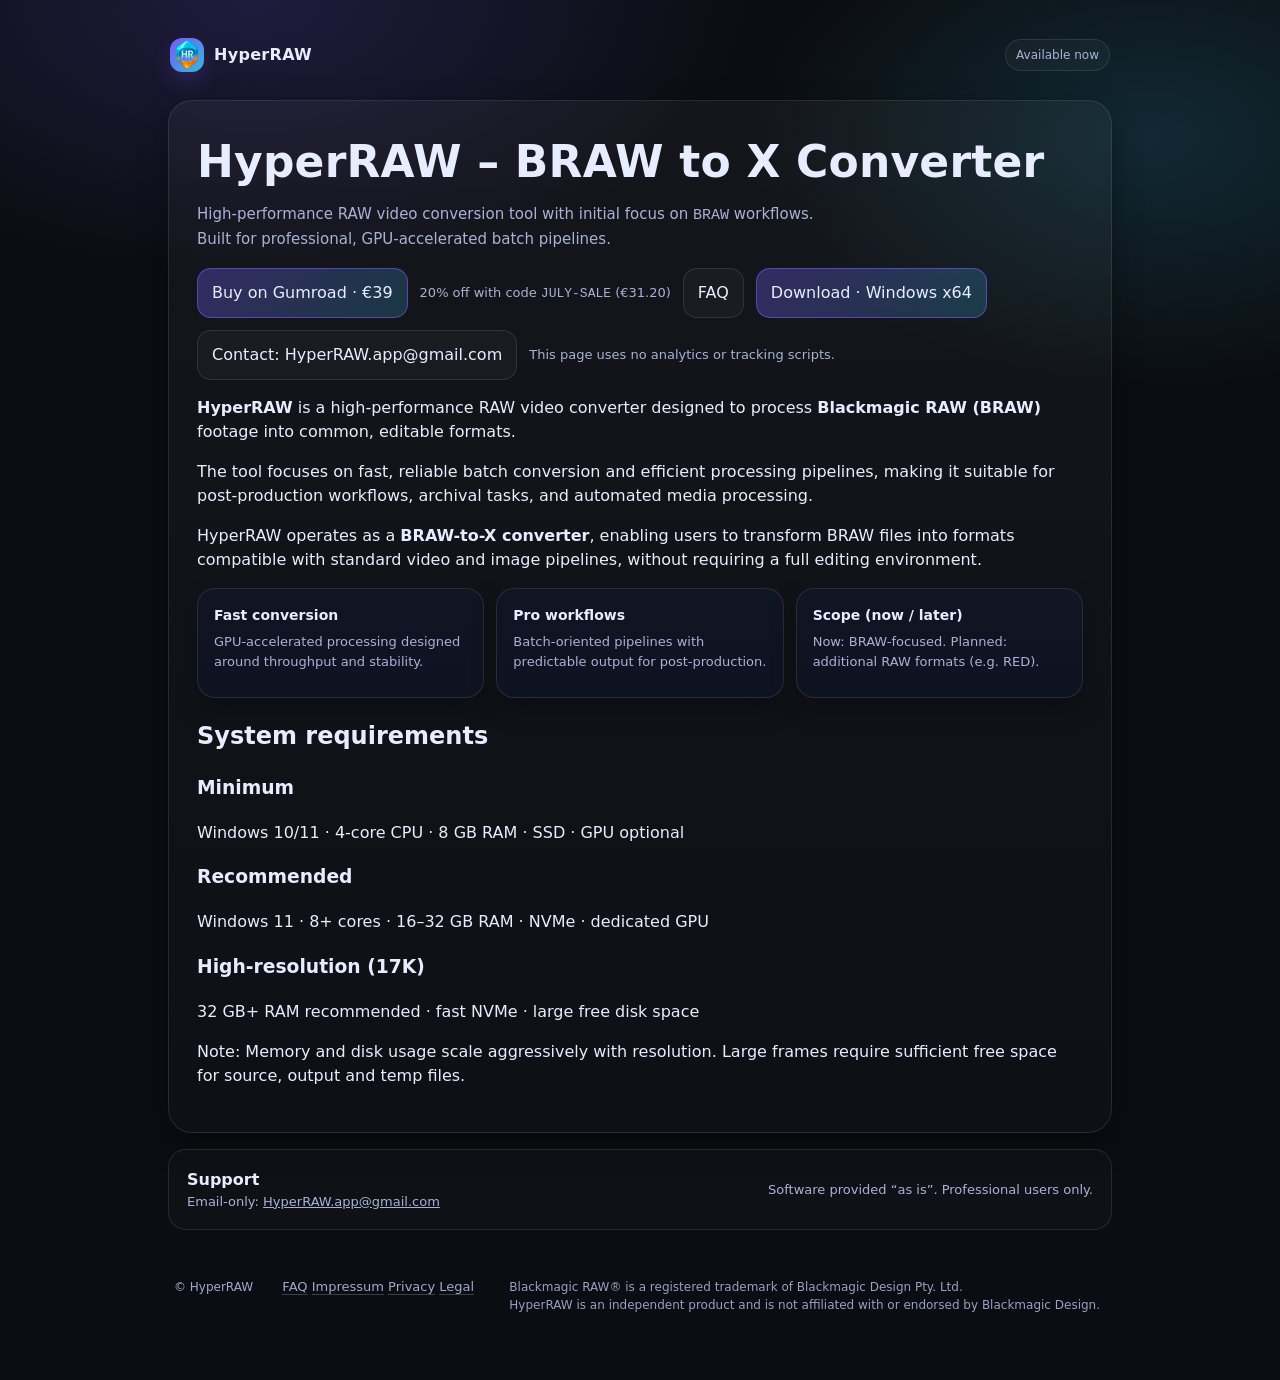
==== index.html @ 1ccbeed4 "july version update and sale" ====
<!doctype html>
<html lang="en">
<head>
  <meta charset="utf-8" />
  <meta name="viewport" content="width=device-width, initial-scale=1" />
  <title>HyperRAW - Fast BRAW converter</title>
  <meta name="description"
      content="HyperRAW is a high-performance BRAW to X converter for fast batch processing and reliable Blackmagic RAW file conversion into common production formats.">
  <meta name="author" content="HyperRAW">
  <meta name="robots" content="index,follow">
  <!-- Favicon -->
  <link rel="icon" type="image/png" href="HyperRAWlogo.png">
  <link rel="apple-touch-icon" href="HyperRAWlogo.png">
  <style>
    :root{
      --bg:#0b0d12;
      --panel:#111626;
      --panel2:#0f1423;
      --text:#e8ecff;
      --muted:#a9b2d6;
      --line:rgba(255,255,255,.10);
      --accent:#7c5cff;
      --accent2:#37d6ff;
      --shadow:0 12px 30px rgba(0,0,0,.35);
      --r:18px;
      --max:980px;
    }
    *{box-sizing:border-box}
    body{
      margin:0;
      font-family: ui-sans-serif, system-ui, -apple-system, Segoe UI, Roboto, Arial, "Apple Color Emoji","Segoe UI Emoji";
      background:
        radial-gradient(900px 500px at 20% 0%, rgba(124,92,255,.18), transparent 55%),
        radial-gradient(800px 500px at 90% 10%, rgba(55,214,255,.14), transparent 50%),
        var(--bg);
      color:var(--text);
      line-height:1.5;
    }
    a{color:inherit}
    .wrap{max-width:var(--max); margin:0 auto; padding:28px 18px 54px}
    .topbar{
      display:flex; align-items:center; justify-content:space-between;
      padding:10px 2px 28px;
    }
    .brand{
      display:flex; align-items:center; gap:10px; text-decoration:none;
    }
    .logo{
      width:34px; height:34px; border-radius:12px;
      background: linear-gradient(135deg, rgba(124,92,255,.95), rgba(55,214,255,.85));
      box-shadow: 0 10px 20px rgba(124,92,255,.18);
    }
    .brand b{letter-spacing:.3px}
    .chip{
      font-size:12px; color:var(--muted);
      border:1px solid var(--line);
      padding:6px 10px; border-radius:999px;
      background: rgba(255,255,255,.03);
    }

    .hero{
      padding:28px;
      border:1px solid var(--line);
      background: linear-gradient(180deg, rgba(255,255,255,.04), rgba(255,255,255,.015));
      border-radius: calc(var(--r) + 6px);
      box-shadow: var(--shadow);
    }
    h1{
      margin:0 0 8px;
      font-size: clamp(30px, 4vw, 44px);
      letter-spacing: .2px;
    }
    .sub{
      margin:0 0 18px;
      color:var(--muted);
      font-size: 15px;
      max-width: 68ch;
    }
    .row{
      display:flex; flex-wrap:wrap; gap:12px; margin-top:18px;
      align-items:center;
    }
    .btn{
      display:inline-flex; gap:10px; align-items:center; justify-content:center;
      border-radius: 14px;
      padding: 12px 14px;
      border:1px solid var(--line);
      text-decoration:none;
      background: rgba(255,255,255,.03);
      transition: transform .08s ease, border-color .12s ease, background .12s ease;
      user-select:none;
    }
    .btn:hover{transform: translateY(-1px); border-color: rgba(255,255,255,.18); background: rgba(255,255,255,.05)}
    .btn.primary{
      border-color: rgba(124,92,255,.55);
      background: linear-gradient(135deg, rgba(124,92,255,.32), rgba(55,214,255,.18));
    }
    .btn.primary:hover{border-color: rgba(124,92,255,.80)}
    .btn.disabled{
      opacity:.55;
      cursor:not-allowed;
      pointer-events:none;
    }
    .hint{color:var(--muted); font-size:13px}

    .grid{
      display:grid;
      grid-template-columns: repeat(12, 1fr);
      gap:12px;
      margin-top:14px;
    }
    .card{
      grid-column: span 4;
      padding:16px;
      border-radius: var(--r);
      border:1px solid var(--line);
      background: linear-gradient(180deg, rgba(17,22,38,.85), rgba(15,20,35,.85));
      box-shadow: 0 10px 24px rgba(0,0,0,.28);
      min-height: 110px;
    }
    .card h3{margin:0 0 6px; font-size:14px}
    .card p{margin:0; color:var(--muted); font-size:13px}

    .section{
      margin-top:16px;
      padding:18px;
      border-radius: var(--r);
      border:1px solid var(--line);
      background: rgba(255,255,255,.02);
    }
    .meta{
      display:flex; flex-wrap:wrap; gap:10px; align-items:center; justify-content:space-between;
    }
    .small{font-size:13px; color:var(--muted)}
    .mono{font-family: ui-monospace, SFMono-Regular, Menlo, Monaco, Consolas, "Liberation Mono", "Courier New", monospace}

    footer{
      margin-top:18px;
      color:var(--muted);
      font-size:12px;
      opacity:.95;
      display:flex; flex-wrap:wrap; gap:10px; align-items:center; justify-content:space-between;
      padding: 0 6px;
    }
    footer a{
      text-decoration:none;
      border-bottom:1px solid rgba(255,255,255,.22);
    }
    footer a:hover{
      border-bottom-color: rgba(255,255,255,.45);
    }

    @media (max-width: 820px){
      .card{grid-column: span 12;}
      .hero{padding:20px}
    }
  </style>
</head>

<body>
  <div class="wrap">
    <div class="topbar">
      <a class="brand" href="#">
        <span class="logo" aria-hidden="true"><img src="HyperRAWlogo.png" alt="HyperRAW logo" width="34"></span>
        <b>HyperRAW</b>
      </a>
      <span class="chip">Available now</span>
    </div>

    <div class="hero">
      <h1>HyperRAW – BRAW to X Converter</h1>
      <p class="sub">
        High-performance RAW video conversion tool with initial focus on <span class="mono">BRAW</span> workflows.
        Built for professional, GPU-accelerated batch pipelines.
      </p>

      <div class="row">
        <a class="btn primary" href="https://haldoro.gumroad.com/l/HyperRAW">
          Buy on Gumroad · €39
        </a>
        <span class="hint">20% off with code <span class="mono">JULY-SALE</span> (€31.20)</span>
        <a class="btn" href="faq.html">FAQ</a>
        <a class="btn primary"
          href="https://github.com/louis-0hrs/HyperRAW/releases/download/v2026.07.0/HyperRAW_2026_Setup_2026.07.0_x64.exe">
          Download · Windows x64
        </a>

        <a class="btn" href="mailto:HyperRAW.app@gmail.com">
          Contact: HyperRAW.app@gmail.com
        </a>

        <span class="hint">This page uses no analytics or tracking scripts.</span>
      </div>
      <section id="about">
        <p>
          <strong>HyperRAW</strong> is a high-performance RAW video converter designed
          to process <strong>Blackmagic RAW (BRAW)</strong> footage into common,
          editable formats.
        </p>
      
        <p>
          The tool focuses on fast, reliable batch conversion and efficient processing
          pipelines, making it suitable for post-production workflows, archival tasks,
          and automated media processing.
        </p>
      
        <p>
          HyperRAW operates as a <strong>BRAW-to-X converter</strong>, enabling users
          to transform BRAW files into formats compatible with standard video and image
          pipelines, without requiring a full editing environment.
        </p>
      </section>
      <div class="grid" role="list">
        <div class="card" role="listitem">
          <h3>Fast conversion</h3>
          <p>GPU-accelerated processing designed around throughput and stability.</p>
        </div>
        <div class="card" role="listitem">
          <h3>Pro workflows</h3>
          <p>Batch-oriented pipelines with predictable output for post-production.</p>
        </div>
        <div class="card" role="listitem">
          <h3>Scope (now / later)</h3>
          <p>Now: BRAW-focused. Planned: additional RAW formats (e.g. RED).</p>
        </div>
      </div>
    
      <section id="system-requirements">
        <h2>System requirements</h2>
      
        <div class="requirements">
          <div>
            <h3>Minimum</h3>
            <p>Windows 10/11 · 4-core CPU · 8 GB RAM · SSD · GPU optional</p>
          </div>
      
          <div>
            <h3>Recommended</h3>
            <p>Windows 11 · 8+ cores · 16–32 GB RAM · NVMe · dedicated GPU</p>
          </div>
      
          <div>
            <h3>High-resolution (17K)</h3>
            <p>32 GB+ RAM recommended · fast NVMe · large free disk space</p>
          </div>
        </div>
      
        <p class="note">
          Note: Memory and disk usage scale aggressively with resolution.
          Large frames require sufficient free space for source, output and temp files.
        </p>
      </section>
    </div>
    <div class="section">
      <div class="meta">
        <div>
          <div><b>Support</b></div>
          <div class="small">Email-only: <a href="mailto:HyperRAW.app@gmail.com">HyperRAW.app@gmail.com</a></div>
        </div>
        <div class="small">
          Software provided “as is”. Professional users only.
        </div>
      </div>
    </div>

    <footer>
      
      <div>© HyperRAW</div>
      <div class="small">
        <a href="faq.html">FAQ</a>
        <a href="impressum.html">Impressum</a>
        <a href="privacy.html">Privacy</a>
        <a href="legal.html">Legal</a>
      </div>
      <footer class="legal">
        <p>
          Blackmagic RAW® is a registered trademark of Blackmagic Design Pty. Ltd.<br>
          HyperRAW is an independent product and is not affiliated with or endorsed by Blackmagic Design.
        </p>
      </footer>
    </footer>
  </div>
</body>
</html>
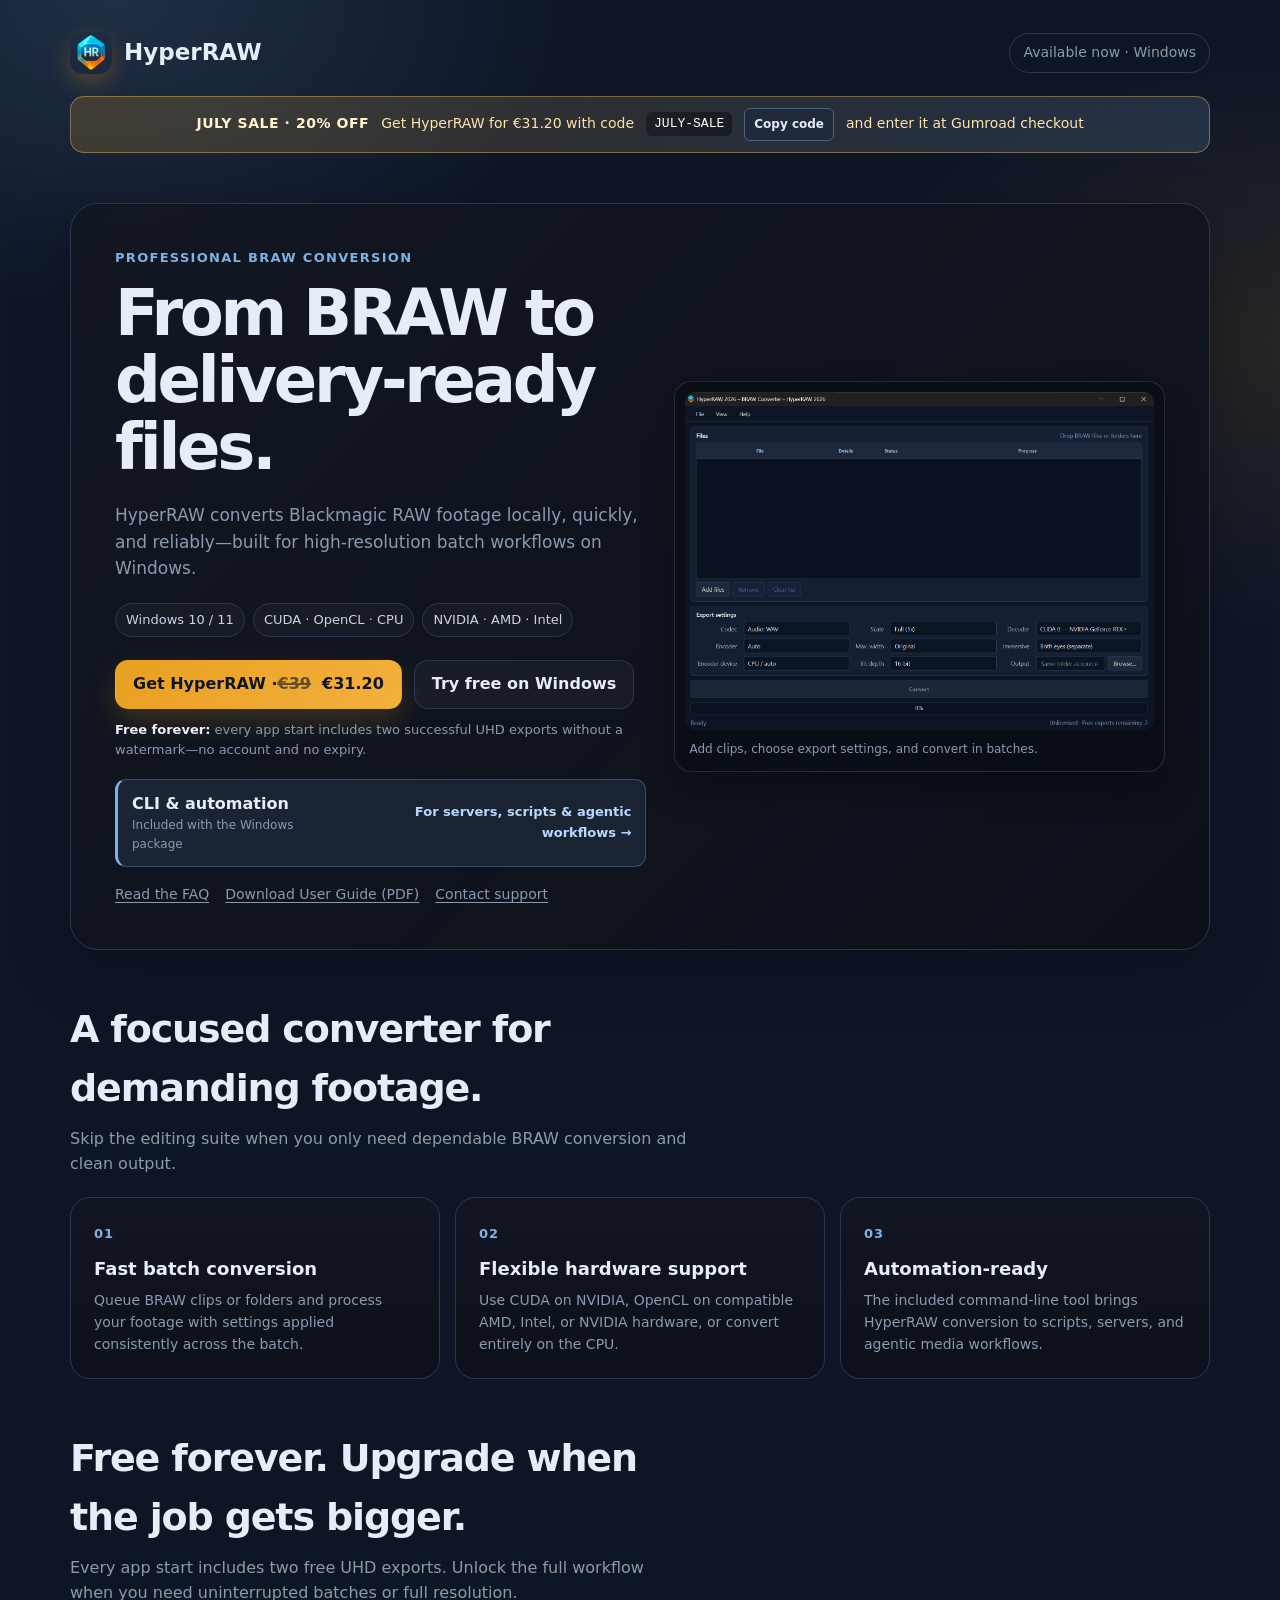
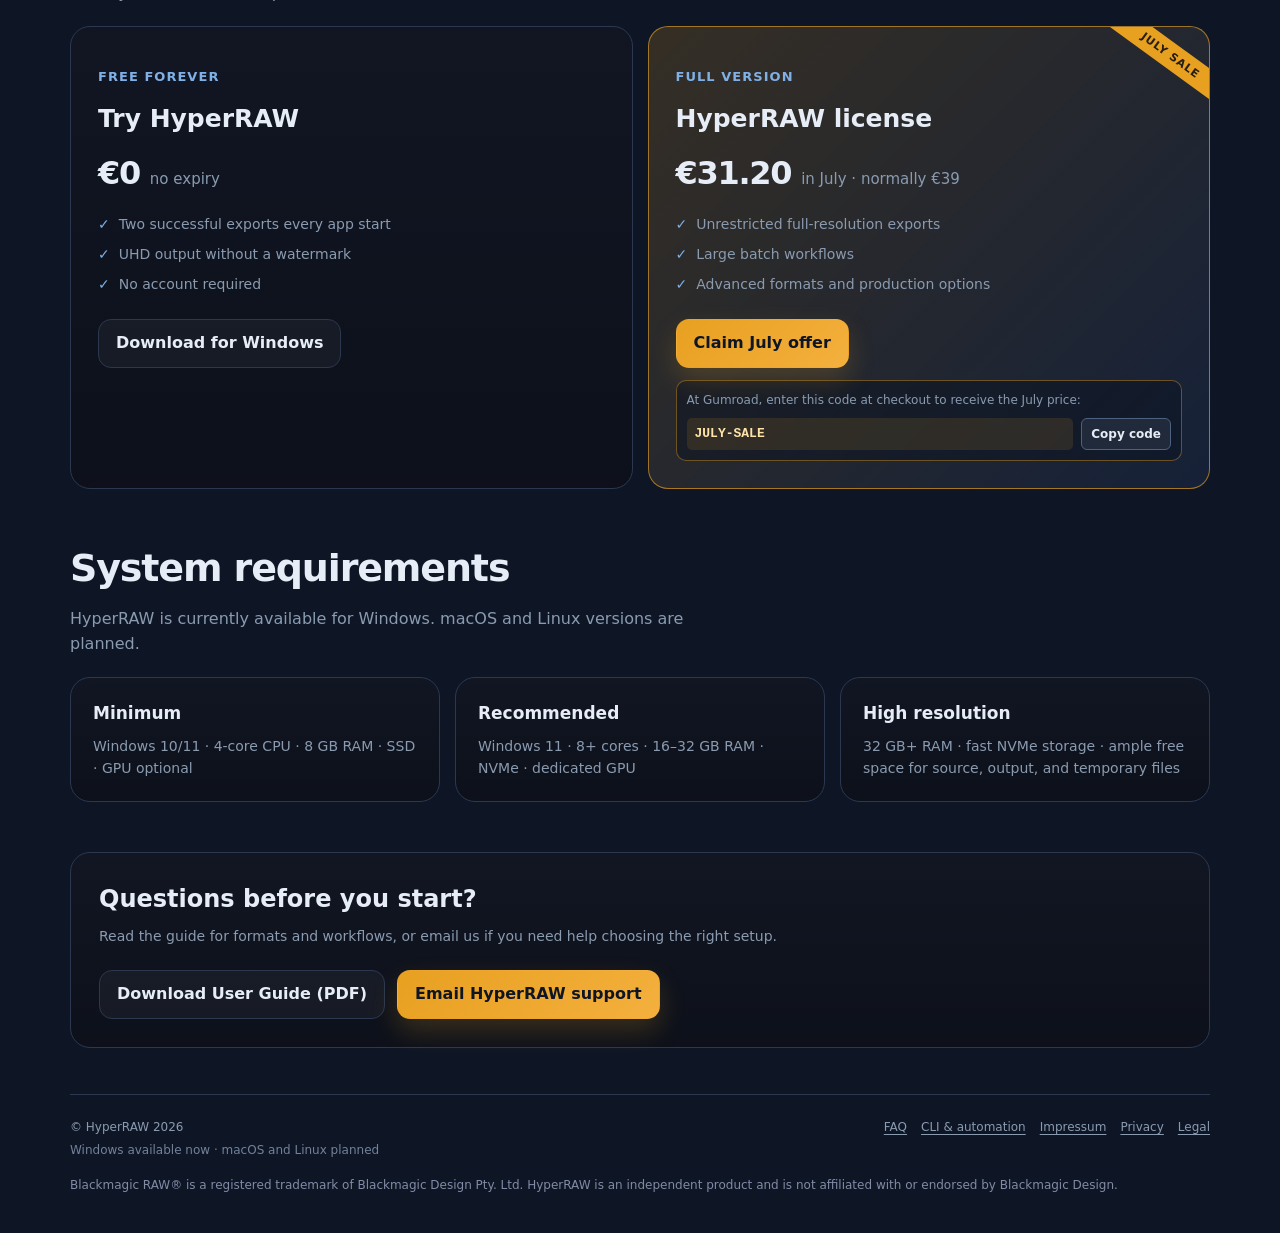
==== commit eb22ebd3: "Refresh HyperRAW website and documentation" ====
--- a/index.html
+++ b/index.html
@@ -1,284 +1,234 @@
 <!doctype html>
 <html lang="en">
 <head>
-  <meta charset="utf-8" />
-  <meta name="viewport" content="width=device-width, initial-scale=1" />
-  <title>HyperRAW - Fast BRAW converter</title>
-  <meta name="description"
-      content="HyperRAW is a high-performance BRAW to X converter for fast batch processing and reliable Blackmagic RAW file conversion into common production formats.">
+  <meta charset="utf-8">
+  <meta name="viewport" content="width=device-width, initial-scale=1">
+  <title>HyperRAW – BRAW Converter for Windows</title>
+  <meta name="description" content="HyperRAW is a high-performance BRAW converter for Windows. Try it free for UHD conversions, or unlock full-resolution batch workflows with a €39 Gumroad license.">
   <meta name="author" content="HyperRAW">
   <meta name="robots" content="index,follow">
-  <!-- Favicon -->
   <link rel="icon" type="image/png" href="HyperRAWlogo.png">
   <link rel="apple-touch-icon" href="HyperRAWlogo.png">
   <style>
-    :root{
-      --bg:#0b0d12;
-      --panel:#111626;
-      --panel2:#0f1423;
-      --text:#e8ecff;
-      --muted:#a9b2d6;
-      --line:rgba(255,255,255,.10);
-      --accent:#7c5cff;
-      --accent2:#37d6ff;
-      --shadow:0 12px 30px rgba(0,0,0,.35);
-      --r:18px;
-      --max:980px;
-    }
-    *{box-sizing:border-box}
-    body{
-      margin:0;
-      font-family: ui-sans-serif, system-ui, -apple-system, Segoe UI, Roboto, Arial, "Apple Color Emoji","Segoe UI Emoji";
+    :root {
+      --bg: #0e1626;
+      --surface: #16223a;
+      --surface-soft: #0a1220;
+      --text: #e6edf6;
+      --muted: #8a9bb0;
+      --line: #2b3850;
+      --accent: #e8a020;
+      --accent-2: #7fb0e6;
+      --sale: #e8a020;
+      --radius: 20px;
+      --max: 1140px;
+    }
+    * { box-sizing: border-box; }
+    html { scroll-behavior: smooth; }
+    body {
+      margin: 0;
+      font-family: ui-sans-serif, system-ui, -apple-system, "Segoe UI", Roboto, Arial, sans-serif;
+      color: var(--text);
       background:
-        radial-gradient(900px 500px at 20% 0%, rgba(124,92,255,.18), transparent 55%),
-        radial-gradient(800px 500px at 90% 10%, rgba(55,214,255,.14), transparent 50%),
+        radial-gradient(750px 500px at 9% 0%, rgba(127,176,230,.16), transparent 62%),
+        radial-gradient(650px 450px at 100% 12%, rgba(232,160,32,.11), transparent 65%),
         var(--bg);
-      color:var(--text);
-      line-height:1.5;
-    }
-    a{color:inherit}
-    .wrap{max-width:var(--max); margin:0 auto; padding:28px 18px 54px}
-    .topbar{
-      display:flex; align-items:center; justify-content:space-between;
-      padding:10px 2px 28px;
-    }
-    .brand{
-      display:flex; align-items:center; gap:10px; text-decoration:none;
-    }
-    .logo{
-      width:34px; height:34px; border-radius:12px;
-      background: linear-gradient(135deg, rgba(124,92,255,.95), rgba(55,214,255,.85));
-      box-shadow: 0 10px 20px rgba(124,92,255,.18);
-    }
-    .brand b{letter-spacing:.3px}
-    .chip{
-      font-size:12px; color:var(--muted);
-      border:1px solid var(--line);
-      padding:6px 10px; border-radius:999px;
-      background: rgba(255,255,255,.03);
-    }
-
-    .hero{
-      padding:28px;
-      border:1px solid var(--line);
-      background: linear-gradient(180deg, rgba(255,255,255,.04), rgba(255,255,255,.015));
-      border-radius: calc(var(--r) + 6px);
-      box-shadow: var(--shadow);
-    }
-    h1{
-      margin:0 0 8px;
-      font-size: clamp(30px, 4vw, 44px);
-      letter-spacing: .2px;
-    }
-    .sub{
-      margin:0 0 18px;
-      color:var(--muted);
-      font-size: 15px;
-      max-width: 68ch;
-    }
-    .row{
-      display:flex; flex-wrap:wrap; gap:12px; margin-top:18px;
-      align-items:center;
-    }
-    .btn{
-      display:inline-flex; gap:10px; align-items:center; justify-content:center;
-      border-radius: 14px;
-      padding: 12px 14px;
-      border:1px solid var(--line);
-      text-decoration:none;
-      background: rgba(255,255,255,.03);
-      transition: transform .08s ease, border-color .12s ease, background .12s ease;
-      user-select:none;
-    }
-    .btn:hover{transform: translateY(-1px); border-color: rgba(255,255,255,.18); background: rgba(255,255,255,.05)}
-    .btn.primary{
-      border-color: rgba(124,92,255,.55);
-      background: linear-gradient(135deg, rgba(124,92,255,.32), rgba(55,214,255,.18));
-    }
-    .btn.primary:hover{border-color: rgba(124,92,255,.80)}
-    .btn.disabled{
-      opacity:.55;
-      cursor:not-allowed;
-      pointer-events:none;
-    }
-    .hint{color:var(--muted); font-size:13px}
-
-    .grid{
-      display:grid;
-      grid-template-columns: repeat(12, 1fr);
-      gap:12px;
-      margin-top:14px;
-    }
-    .card{
-      grid-column: span 4;
-      padding:16px;
-      border-radius: var(--r);
-      border:1px solid var(--line);
-      background: linear-gradient(180deg, rgba(17,22,38,.85), rgba(15,20,35,.85));
-      box-shadow: 0 10px 24px rgba(0,0,0,.28);
-      min-height: 110px;
-    }
-    .card h3{margin:0 0 6px; font-size:14px}
-    .card p{margin:0; color:var(--muted); font-size:13px}
-
-    .section{
-      margin-top:16px;
-      padding:18px;
-      border-radius: var(--r);
-      border:1px solid var(--line);
-      background: rgba(255,255,255,.02);
-    }
-    .meta{
-      display:flex; flex-wrap:wrap; gap:10px; align-items:center; justify-content:space-between;
-    }
-    .small{font-size:13px; color:var(--muted)}
-    .mono{font-family: ui-monospace, SFMono-Regular, Menlo, Monaco, Consolas, "Liberation Mono", "Courier New", monospace}
-
-    footer{
-      margin-top:18px;
-      color:var(--muted);
-      font-size:12px;
-      opacity:.95;
-      display:flex; flex-wrap:wrap; gap:10px; align-items:center; justify-content:space-between;
-      padding: 0 6px;
-    }
-    footer a{
-      text-decoration:none;
-      border-bottom:1px solid rgba(255,255,255,.22);
-    }
-    footer a:hover{
-      border-bottom-color: rgba(255,255,255,.45);
-    }
-
-    @media (max-width: 820px){
-      .card{grid-column: span 12;}
-      .hero{padding:20px}
+      line-height: 1.55;
+    }
+    a { color: inherit; }
+    .wrap { width: min(calc(100% - 36px), var(--max)); margin: 0 auto; }
+    .topbar {
+      display: flex; align-items: center; justify-content: space-between; gap: 18px;
+      padding: 32px 0 22px;
+    }
+    .brand { display: inline-flex; align-items: center; gap: 12px; color: var(--text); text-decoration: none; font-size: 23px; font-weight: 760; }
+    .brand img { width: 42px; height: 42px; border-radius: 13px; box-shadow: 0 9px 22px rgba(232,160,32,.26); }
+    .status { color: var(--muted); border: 1px solid var(--line); border-radius: 999px; padding: 8px 13px; font-size: 14px; white-space: nowrap; }
+    .sale-banner {
+      display: flex; align-items: center; justify-content: center; gap: 12px; flex-wrap: wrap;
+      margin-bottom: 18px; padding: 11px 18px; border: 1px solid rgba(255,207,107,.38);
+      border-radius: 14px; background: linear-gradient(90deg, rgba(232,160,32,.19), rgba(127,176,230,.16));
+      color: #ffe4a9; font-size: 14px;
+    }
+    .sale-banner strong { color: #fff2cd; letter-spacing: .04em; }
+    .sale-code { padding: 2px 8px; border-radius: 6px; background: rgba(9,11,16,.48); color: #fff; font-family: ui-monospace, SFMono-Regular, Consolas, monospace; font-size: 13px; }
+    .hero {
+      display: grid; grid-template-columns: 1.04fr .96fr; gap: 28px; align-items: center;
+      padding: clamp(26px, 3.5vw, 44px); border: 1px solid var(--line); border-radius: 28px;
+      background: linear-gradient(135deg, rgba(18,23,34,.93), rgba(11,15,23,.86));
+      box-shadow: 0 20px 60px rgba(0,0,0,.28);
+    }
+    .eyebrow { margin: 0 0 12px; color: var(--accent-2); font-size: 13px; font-weight: 760; letter-spacing: .1em; text-transform: uppercase; }
+    h1 { margin: 0; max-width: 12ch; font-size: clamp(39px, 5vw, 65px); line-height: 1.05; letter-spacing: -.05em; }
+    .lead { margin: 21px 0 0; max-width: 51ch; color: var(--muted); font-size: 17px; }
+    .tags { display: flex; flex-wrap: wrap; gap: 8px; margin-top: 22px; }
+    .tag { padding: 6px 10px; border: 1px solid var(--line); border-radius: 999px; color: #cbd3e8; background: rgba(255,255,255,.03); font-size: 13px; }
+    .actions { display: flex; flex-wrap: wrap; gap: 12px; margin-top: 23px; }
+    .button {
+      display: inline-flex; align-items: center; justify-content: center; min-height: 48px; padding: 11px 17px;
+      border: 1px solid var(--line); border-radius: 13px; background: rgba(255,255,255,.04); color: var(--text);
+      text-decoration: none; font-weight: 700; transition: transform .15s ease, border-color .15s ease, background .15s ease;
+    }
+    .button:hover { transform: translateY(-2px); border-color: rgba(255,255,255,.27); background: rgba(255,255,255,.08); }
+    .button.primary { border-color: transparent; color: #0e1626; background: linear-gradient(135deg, #e8a020, #f4b03e); box-shadow: 0 12px 27px rgba(232,160,32,.2); }
+    .button.primary:hover { background: linear-gradient(135deg, #f4b03e, #ffd06f); }
+    .button.primary s { opacity: .62; text-decoration-thickness: 1.5px; }
+    .hero-note { margin: 11px 0 0; color: var(--muted); font-size: 13px; }
+    .hero-note b { color: #e9edff; }
+    .cli-cta { display: flex; align-items: center; justify-content: space-between; gap: 16px; margin-top: 18px; padding: 12px 14px; border: 1px solid #3a4a68; border-left: 3px solid var(--accent-2); border-radius: 11px; background: rgba(127,176,230,.1); color: var(--text); text-decoration: none; }
+    .cli-cta:hover { border-color: var(--accent-2); background: rgba(127,176,230,.16); }
+    .cli-cta b, .cli-cta small { display: block; }
+    .cli-cta small { color: var(--muted); font-size: 12px; }
+    .cli-cta strong { color: #b8d8ff; font-size: 13px; text-align: right; }
+    .utility-links { display: flex; flex-wrap: wrap; gap: 16px; margin-top: 17px; font-size: 14px; color: var(--muted); }
+    .utility-links a { text-underline-offset: 3px; }
+    .product-shot { margin: 0; padding: 10px; border: 1px solid rgba(255,255,255,.12); border-radius: 17px; background: #090d16; box-shadow: 0 18px 34px rgba(0,0,0,.3); }
+    .product-shot img { display: block; width: 100%; height: auto; border-radius: 10px; }
+    .product-shot figcaption { padding: 10px 4px 2px; color: var(--muted); font-size: 12px; }
+    section { margin-top: 50px; }
+    .section-heading { max-width: 620px; margin-bottom: 20px; }
+    .section-heading h2 { margin: 0; font-size: clamp(28px, 3vw, 38px); letter-spacing: -.03em; }
+    .section-heading p { margin: 9px 0 0; color: var(--muted); }
+    .features { display: grid; grid-template-columns: repeat(3, 1fr); gap: 15px; }
+    .card { border: 1px solid var(--line); border-radius: var(--radius); background: linear-gradient(180deg, rgba(18,22,34,.9), rgba(13,16,25,.9)); }
+    .feature { padding: 23px; }
+    .feature-number { color: var(--accent-2); font-size: 13px; font-weight: 760; letter-spacing: .08em; }
+    .feature h3 { margin: 10px 0 7px; font-size: 18px; }
+    .feature p { margin: 0; color: var(--muted); font-size: 14px; }
+    .license-grid { display: grid; grid-template-columns: 1fr 1fr; gap: 15px; }
+    .license { padding: 27px; }
+    .license.featured { position: relative; overflow: hidden; border-color: rgba(232,160,32,.65); background: linear-gradient(135deg, rgba(232,160,32,.18), rgba(22,34,58,.94)); }
+    .license.featured::after { content: "JULY SALE"; position: absolute; top: 16px; right: -29px; transform: rotate(36deg); padding: 4px 33px; background: var(--sale); color: #251e11; font-size: 11px; font-weight: 850; letter-spacing: .08em; }
+    .plan-label { color: var(--accent-2); font-size: 13px; font-weight: 760; letter-spacing: .08em; text-transform: uppercase; }
+    .license h3 { margin: 8px 0; font-size: 25px; }
+    .price { margin: 10px 0 16px; font-size: 32px; font-weight: 800; letter-spacing: -.04em; }
+    .price span { color: var(--muted); font-size: 15px; font-weight: 500; letter-spacing: 0; }
+    .license ul { display: grid; gap: 8px; margin: 0 0 24px; padding: 0; list-style: none; color: var(--muted); font-size: 14px; }
+    .license li::before { content: "✓"; margin-right: 9px; color: var(--accent-2); font-weight: 800; }
+    .coupon {
+      display: grid; grid-template-columns: 1fr auto; gap: 8px; align-items: center;
+      margin-top: 12px; padding: 10px; border: 1px solid rgba(232,160,32,.42);
+      border-radius: 10px; background: rgba(10,18,32,.5);
+    }
+    .coupon-label { grid-column: 1 / -1; color: var(--muted); font-size: 12px; }
+    .coupon code { padding: 6px 8px; border-radius: 5px; color: #ffe4a9; background: rgba(232,160,32,.12); font-family: ui-monospace, SFMono-Regular, Consolas, monospace; font-size: 13px; font-weight: 700; }
+    .copy-code { border: 1px solid #4d6280; border-radius: 6px; padding: 6px 9px; color: var(--text); background: #202a3b; font: inherit; font-size: 12px; font-weight: 700; cursor: pointer; }
+    .copy-code:hover { border-color: var(--accent); color: var(--accent); }
+    .requirements { display: grid; grid-template-columns: repeat(3, 1fr); gap: 15px; }
+    .requirement { padding: 22px; }
+    .requirement h3 { margin: 0 0 10px; font-size: 17px; }
+    .requirement p { margin: 0; color: var(--muted); font-size: 14px; }
+    .support { display: flex; align-items: center; justify-content: space-between; gap: 25px; padding: 28px; }
+    .support h2 { margin: 0; font-size: 24px; }
+    .support p { margin: 7px 0 0; color: var(--muted); font-size: 14px; }
+    footer { display: flex; flex-wrap: wrap; justify-content: space-between; gap: 17px; margin-top: 46px; padding: 23px 0 38px; border-top: 1px solid var(--line); color: var(--muted); font-size: 12px; }
+    .platform-note { display: block; margin-top: 4px; color: #71829a; }
+    footer nav { display: flex; flex-wrap: wrap; gap: 14px; }
+    footer a { text-underline-offset: 3px; }
+    .legal { width: 100%; margin: 0; color: #818ba5; }
+    @media (max-width: 850px) {
+      .hero { grid-template-columns: 1fr; padding: 30px; }
+      .product-shot { max-width: 640px; }
+      .features, .requirements { grid-template-columns: 1fr; }
+      section { margin-top: 40px; }
+    }
+    @media (max-width: 580px) {
+      .wrap { width: min(calc(100% - 26px), var(--max)); }
+      .topbar { padding-top: 20px; }
+      .brand { font-size: 20px; }
+      .status { font-size: 12px; padding: 7px 9px; }
+      .hero { padding: 24px; border-radius: 22px; }
+      .license-grid { grid-template-columns: 1fr; }
+      .support { align-items: flex-start; flex-direction: column; }
+      .button { width: 100%; }
+      .cli-cta { align-items: flex-start; flex-direction: column; }
+      .cli-cta strong { text-align: left; }
     }
   </style>
+  <link rel="stylesheet" href="hyperraw.css">
 </head>
-
 <body>
   <div class="wrap">
-    <div class="topbar">
-      <a class="brand" href="#">
-        <span class="logo" aria-hidden="true"><img src="HyperRAWlogo.png" alt="HyperRAW logo" width="34"></span>
-        <b>HyperRAW</b>
-      </a>
-      <span class="chip">Available now</span>
-    </div>
-
-    <div class="hero">
-      <h1>HyperRAW – BRAW to X Converter</h1>
-      <p class="sub">
-        High-performance RAW video conversion tool with initial focus on <span class="mono">BRAW</span> workflows.
-        Built for professional, GPU-accelerated batch pipelines.
-      </p>
-
-      <div class="row">
-        <a class="btn primary" href="https://haldoro.gumroad.com/l/HyperRAW">
-          Buy on Gumroad · €39
-        </a>
-        <span class="hint">20% off with code <span class="mono">JULY-SALE</span> (€31.20)</span>
-        <a class="btn" href="faq.html">FAQ</a>
-        <a class="btn primary"
-          href="https://github.com/louis-0hrs/HyperRAW/releases/download/v2026.07.0/HyperRAW_2026_Setup_2026.07.0_x64.exe">
-          Download · Windows x64
-        </a>
-
-        <a class="btn" href="mailto:HyperRAW.app@gmail.com">
-          Contact: HyperRAW.app@gmail.com
-        </a>
-
-        <span class="hint">This page uses no analytics or tracking scripts.</span>
+    <header class="topbar">
+      <a class="brand" href="index.html" aria-label="HyperRAW home"><img src="HyperRAWlogo.png" alt="HyperRAW logo">HyperRAW</a>
+      <span class="status">Available now · Windows</span>
+    </header>
+
+    <main>
+      <div class="sale-banner" role="note">
+        <strong>JULY SALE · 20% OFF</strong><span>Get HyperRAW for €31.20 with code</span><span class="sale-code">JULY-SALE</span><button class="copy-code sale-copy" type="button" data-code="JULY-SALE" aria-live="polite">Copy code</button><span>and enter it at Gumroad checkout</span>
       </div>
-      <section id="about">
-        <p>
-          <strong>HyperRAW</strong> is a high-performance RAW video converter designed
-          to process <strong>Blackmagic RAW (BRAW)</strong> footage into common,
-          editable formats.
-        </p>
-      
-        <p>
-          The tool focuses on fast, reliable batch conversion and efficient processing
-          pipelines, making it suitable for post-production workflows, archival tasks,
-          and automated media processing.
-        </p>
-      
-        <p>
-          HyperRAW operates as a <strong>BRAW-to-X converter</strong>, enabling users
-          to transform BRAW files into formats compatible with standard video and image
-          pipelines, without requiring a full editing environment.
-        </p>
-      </section>
-      <div class="grid" role="list">
-        <div class="card" role="listitem">
-          <h3>Fast conversion</h3>
-          <p>GPU-accelerated processing designed around throughput and stability.</p>
-        </div>
-        <div class="card" role="listitem">
-          <h3>Pro workflows</h3>
-          <p>Batch-oriented pipelines with predictable output for post-production.</p>
-        </div>
-        <div class="card" role="listitem">
-          <h3>Scope (now / later)</h3>
-          <p>Now: BRAW-focused. Planned: additional RAW formats (e.g. RED).</p>
-        </div>
-      </div>
-    
-      <section id="system-requirements">
-        <h2>System requirements</h2>
-      
+
+      <section class="hero" aria-labelledby="hero-title">
+        <div>
+          <p class="eyebrow">Professional BRAW conversion</p>
+          <h1 id="hero-title">From BRAW to delivery-ready files.</h1>
+          <p class="lead">HyperRAW converts Blackmagic RAW footage locally, quickly, and reliably—built for high-resolution batch workflows on Windows.</p>
+          <div class="tags" aria-label="Product highlights"><span class="tag">Windows 10 / 11</span><span class="tag">CUDA · OpenCL · CPU</span><span class="tag">NVIDIA · AMD · Intel</span></div>
+          <div class="actions">
+            <a class="button primary" href="https://haldoro.gumroad.com/l/HyperRAW?utm_source=hyperraw-site&amp;utm_medium=organic&amp;utm_campaign=homepage" target="_blank" rel="noopener">Get HyperRAW · <s>€39</s>&nbsp; €31.20</a>
+            <a class="button" href="https://github.com/louis-0hrs/HyperRAW/releases">Try free on Windows</a>
+          </div>
+          <p class="hero-note"><b>Free forever:</b> every app start includes two successful UHD exports without a watermark—no account and no expiry.</p>
+          <a class="cli-cta" href="cli.html"><span><b>CLI &amp; automation</b><small>Included with the Windows package</small></span><strong>For servers, scripts &amp; agentic workflows →</strong></a>
+          <div class="utility-links"><a href="faq.html">Read the FAQ</a><a href="HyperRAW_2026_User_Guide_EN.pdf" download>Download User Guide (PDF)</a><a href="mailto:HyperRAW.app@gmail.com">Contact support</a></div>
+        </div>
+        <figure class="product-shot">
+          <img src="HyperRAW-2026-interface.png" alt="HyperRAW 2026 on Windows, showing the BRAW file queue and export settings" width="1556" height="1124">
+          <figcaption>Add clips, choose export settings, and convert in batches.</figcaption>
+        </figure>
+      </section>
+
+      <section aria-labelledby="why-title">
+        <div class="section-heading"><h2 id="why-title">A focused converter for demanding footage.</h2><p>Skip the editing suite when you only need dependable BRAW conversion and clean output.</p></div>
+        <div class="features">
+          <article class="card feature"><span class="feature-number">01</span><h3>Fast batch conversion</h3><p>Queue BRAW clips or folders and process your footage with settings applied consistently across the batch.</p></article>
+          <article class="card feature"><span class="feature-number">02</span><h3>Flexible hardware support</h3><p>Use CUDA on NVIDIA, OpenCL on compatible AMD, Intel, or NVIDIA hardware, or convert entirely on the CPU.</p></article>
+          <article class="card feature"><span class="feature-number">03</span><h3>Automation-ready</h3><p>The included command-line tool brings HyperRAW conversion to scripts, servers, and agentic media workflows.</p></article>
+        </div>
+      </section>
+
+      <section id="license" aria-labelledby="license-title">
+        <div class="section-heading"><h2 id="license-title">Free forever. Upgrade when the job gets bigger.</h2><p>Every app start includes two free UHD exports. Unlock the full workflow when you need uninterrupted batches or full resolution.</p></div>
+        <div class="license-grid">
+          <article class="card license"><p class="plan-label">Free forever</p><h3>Try HyperRAW</h3><p class="price">€0 <span>no expiry</span></p><ul><li>Two successful exports every app start</li><li>UHD output without a watermark</li><li>No account required</li></ul><a class="button" href="https://github.com/louis-0hrs/HyperRAW/releases">Download for Windows</a></article>
+          <article class="card license featured"><p class="plan-label">Full version</p><h3>HyperRAW license</h3><p class="price">€31.20 <span>in July · normally €39</span></p><ul><li>Unrestricted full-resolution exports</li><li>Large batch workflows</li><li>Advanced formats and production options</li></ul><a class="button primary" href="https://haldoro.gumroad.com/l/HyperRAW?utm_source=hyperraw-site&amp;utm_medium=organic&amp;utm_campaign=homepage" target="_blank" rel="noopener">Claim July offer</a><div class="coupon"><span class="coupon-label">At Gumroad, enter this code at checkout to receive the July price:</span><code>JULY-SALE</code><button class="copy-code" type="button" data-code="JULY-SALE" aria-live="polite">Copy code</button></div></article>
+        </div>
+      </section>
+
+      <section aria-labelledby="requirements-title">
+        <div class="section-heading"><h2 id="requirements-title">System requirements</h2><p>HyperRAW is currently available for Windows. macOS and Linux versions are planned.</p></div>
         <div class="requirements">
-          <div>
-            <h3>Minimum</h3>
-            <p>Windows 10/11 · 4-core CPU · 8 GB RAM · SSD · GPU optional</p>
-          </div>
-      
-          <div>
-            <h3>Recommended</h3>
-            <p>Windows 11 · 8+ cores · 16–32 GB RAM · NVMe · dedicated GPU</p>
-          </div>
-      
-          <div>
-            <h3>High-resolution (17K)</h3>
-            <p>32 GB+ RAM recommended · fast NVMe · large free disk space</p>
-          </div>
-        </div>
-      
-        <p class="note">
-          Note: Memory and disk usage scale aggressively with resolution.
-          Large frames require sufficient free space for source, output and temp files.
-        </p>
-      </section>
-    </div>
-    <div class="section">
-      <div class="meta">
-        <div>
-          <div><b>Support</b></div>
-          <div class="small">Email-only: <a href="mailto:HyperRAW.app@gmail.com">HyperRAW.app@gmail.com</a></div>
-        </div>
-        <div class="small">
-          Software provided “as is”. Professional users only.
-        </div>
-      </div>
-    </div>
+          <article class="card requirement"><h3>Minimum</h3><p>Windows 10/11 · 4-core CPU · 8 GB RAM · SSD · GPU optional</p></article>
+          <article class="card requirement"><h3>Recommended</h3><p>Windows 11 · 8+ cores · 16–32 GB RAM · NVMe · dedicated GPU</p></article>
+          <article class="card requirement"><h3>High resolution</h3><p>32 GB+ RAM · fast NVMe storage · ample free space for source, output, and temporary files</p></article>
+        </div>
+      </section>
+
+      <section class="card support" aria-labelledby="support-title">
+        <div><h2 id="support-title">Questions before you start?</h2><p>Read the guide for formats and workflows, or email us if you need help choosing the right setup.</p><div class="actions"><a class="button" href="HyperRAW_2026_User_Guide_EN.pdf" download>Download User Guide (PDF)</a><a class="button primary" href="mailto:HyperRAW.app@gmail.com?subject=HyperRAW%20question">Email HyperRAW support</a></div></div>
+      </section>
+    </main>
 
     <footer>
-      
-      <div>© HyperRAW</div>
-      <div class="small">
-        <a href="faq.html">FAQ</a>
-        <a href="impressum.html">Impressum</a>
-        <a href="privacy.html">Privacy</a>
-        <a href="legal.html">Legal</a>
-      </div>
-      <footer class="legal">
-        <p>
-          Blackmagic RAW® is a registered trademark of Blackmagic Design Pty. Ltd.<br>
-          HyperRAW is an independent product and is not affiliated with or endorsed by Blackmagic Design.
-        </p>
-      </footer>
+      <div>© HyperRAW 2026<span class="platform-note">Windows available now · macOS and Linux planned</span></div>
+      <nav aria-label="Legal"><a href="faq.html">FAQ</a><a href="cli.html">CLI &amp; automation</a><a href="impressum.html">Impressum</a><a href="privacy.html">Privacy</a><a href="legal.html">Legal</a></nav>
+      <p class="legal">Blackmagic RAW® is a registered trademark of Blackmagic Design Pty. Ltd. HyperRAW is an independent product and is not affiliated with or endorsed by Blackmagic Design.</p>
     </footer>
   </div>
+  <script>
+    document.querySelectorAll('.copy-code').forEach((button) => {
+      button.addEventListener('click', async () => {
+        const original = button.textContent;
+        try {
+          await navigator.clipboard.writeText(button.dataset.code);
+          button.textContent = 'Copied!';
+        } catch {
+          button.textContent = 'Copy: JULY-SALE';
+        }
+        window.setTimeout(() => { button.textContent = original; }, 1800);
+      });
+    });
+  </script>
 </body>
 </html>
--- a/hyperraw.css
+++ b/hyperraw.css
@@ -0,0 +1,24 @@
+/* HyperRAW shared visual language — aligned with the desktop application UI. */
+:root {
+  --bg: #0e1626;
+  --panel: #16223a;
+  --panel2: #0a1220;
+  --surface: #16223a;
+  --surface-soft: #0a1220;
+  --text: #e6edf6;
+  --muted: #8a9bb0;
+  --line: #2b3850;
+  --accent: #e8a020;
+  --accent2: #7fb0e6;
+  --accent-2: #7fb0e6;
+  --sale: #e8a020;
+}
+
+body {
+  background-color: var(--bg) !important;
+}
+
+a:focus-visible {
+  outline: 2px solid var(--accent);
+  outline-offset: 3px;
+}
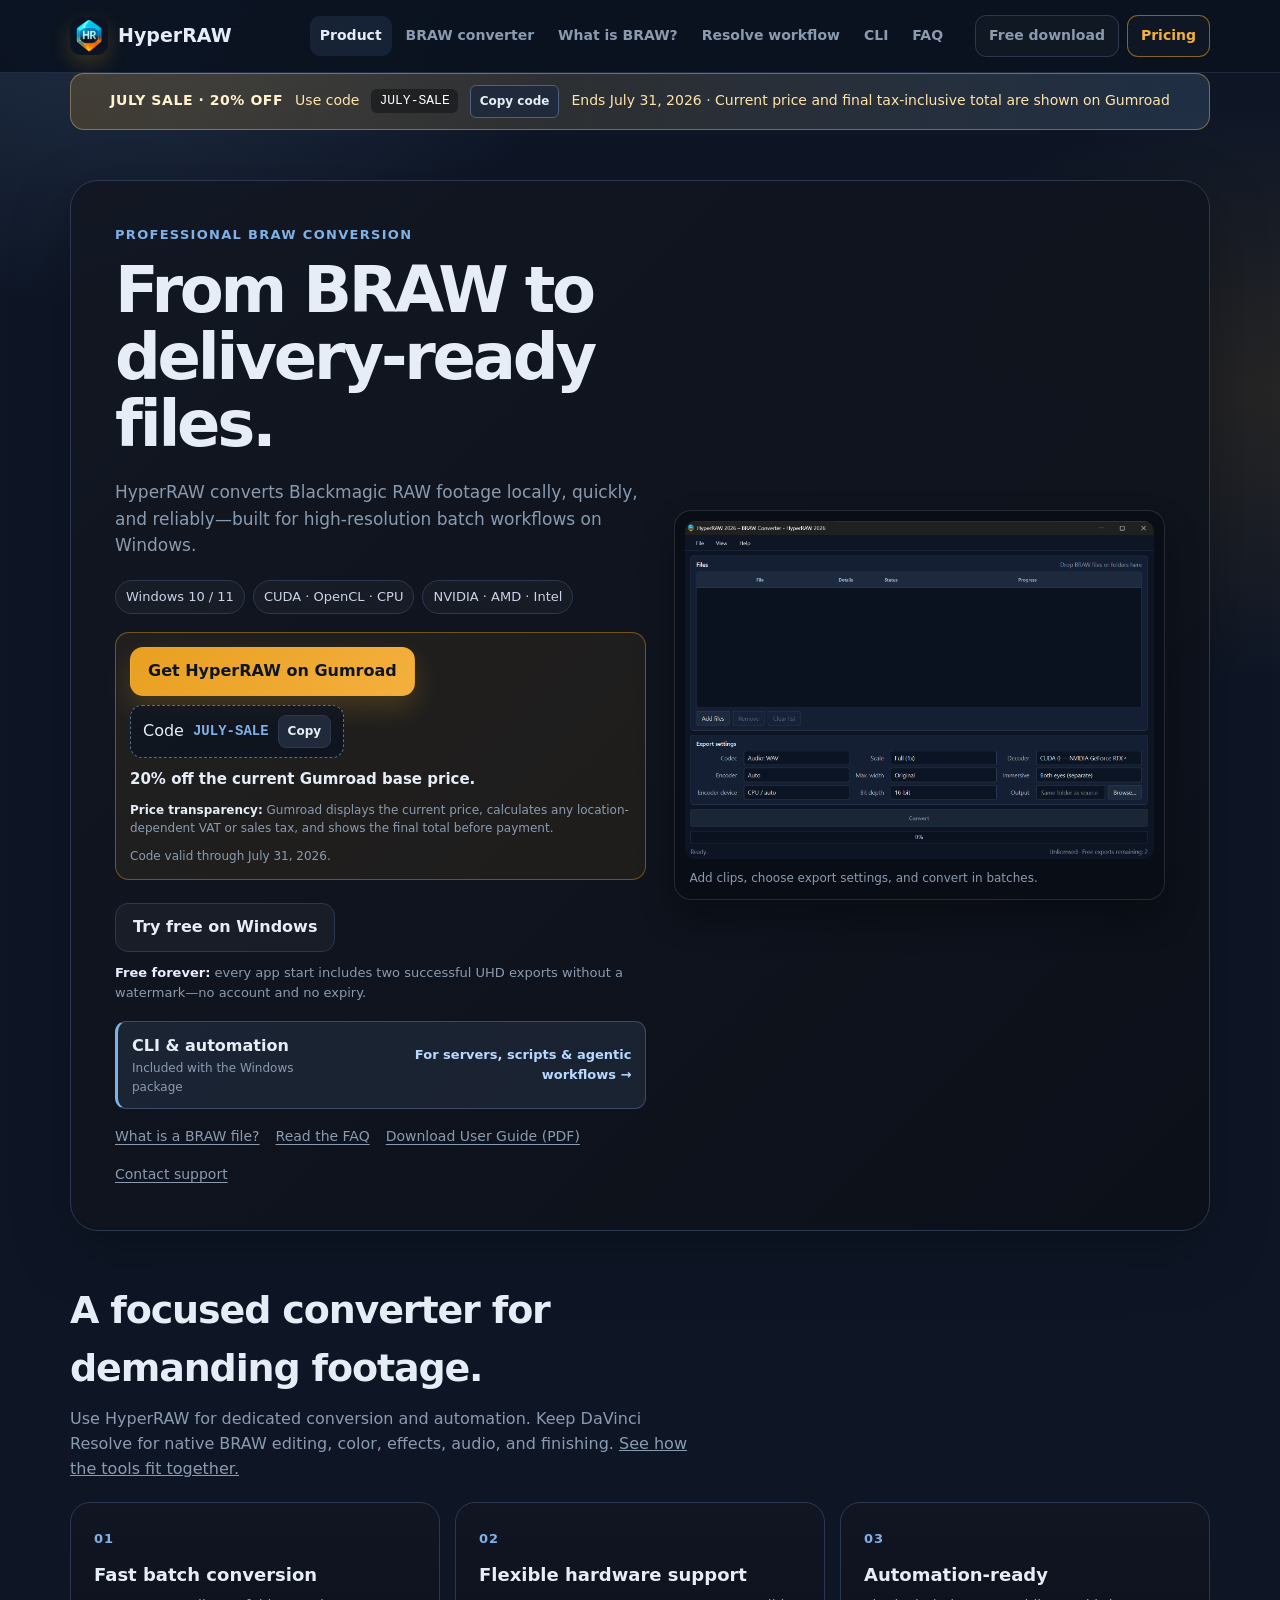
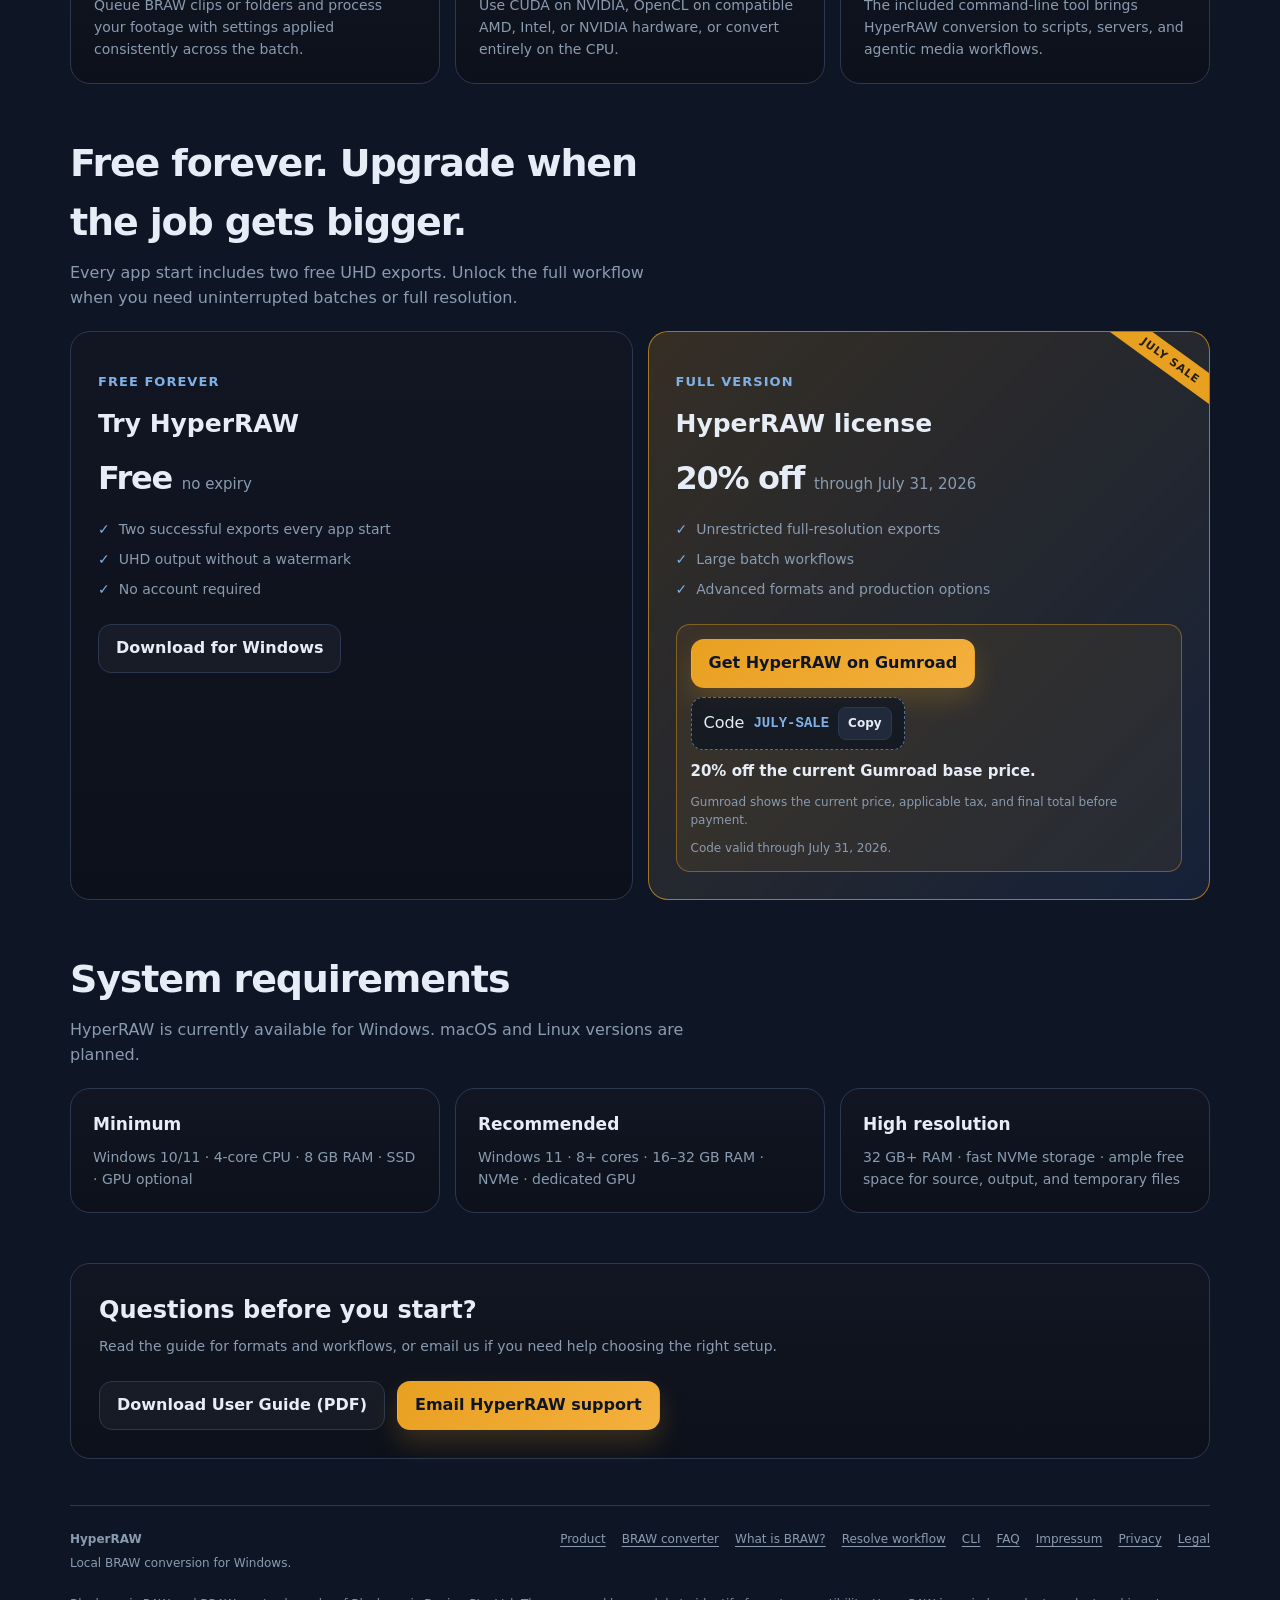
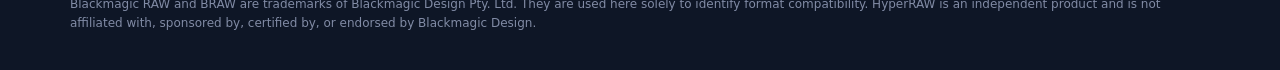
==== commit ba1d1fdd: "geneal update" ====
--- a/index.html
+++ b/index.html
@@ -4,9 +4,24 @@
   <meta charset="utf-8">
   <meta name="viewport" content="width=device-width, initial-scale=1">
   <title>HyperRAW – BRAW Converter for Windows</title>
-  <meta name="description" content="HyperRAW is a high-performance BRAW converter for Windows. Try it free for UHD conversions, or unlock full-resolution batch workflows with a €39 Gumroad license.">
+  <meta name="description" content="HyperRAW is a high-performance BRAW converter for Windows. Try it free for UHD conversions, or unlock full-resolution batch workflows through Gumroad.">
   <meta name="author" content="HyperRAW">
   <meta name="robots" content="index,follow">
+  <link rel="canonical" href="https://louis-0hrs.github.io/HyperRAW/">
+  <meta property="og:site_name" content="HyperRAW">
+  <meta property="og:type" content="website">
+  <meta property="og:locale" content="en_US">
+  <meta property="og:title" content="HyperRAW – BRAW Converter for Windows">
+  <meta property="og:description" content="Convert BRAW locally on Windows with free UHD exports, batch workflows, and an included command-line tool.">
+  <meta property="og:url" content="https://louis-0hrs.github.io/HyperRAW/">
+  <meta property="og:image" content="https://louis-0hrs.github.io/HyperRAW/og-hyperraw.png">
+  <meta property="og:image:width" content="1200">
+  <meta property="og:image:height" content="630">
+  <meta property="og:image:alt" content="HyperRAW – From BRAW to delivery-ready files.">
+  <meta name="twitter:card" content="summary_large_image">
+  <meta name="twitter:title" content="HyperRAW – BRAW Converter for Windows">
+  <meta name="twitter:description" content="Convert BRAW locally on Windows with free UHD exports, batch workflows, and an included command-line tool.">
+  <meta name="twitter:image" content="https://louis-0hrs.github.io/HyperRAW/og-hyperraw.png">
   <link rel="icon" type="image/png" href="HyperRAWlogo.png">
   <link rel="apple-touch-icon" href="HyperRAWlogo.png">
   <style>
@@ -146,17 +161,68 @@
     }
   </style>
   <link rel="stylesheet" href="hyperraw.css">
+  <script type="application/ld+json">
+  {
+    "@context": "https://schema.org",
+    "@graph": [
+      {
+        "@type": "WebSite",
+        "@id": "https://louis-0hrs.github.io/HyperRAW/#website",
+        "url": "https://louis-0hrs.github.io/HyperRAW/",
+        "name": "HyperRAW",
+        "description": "A local BRAW converter for Windows with free UHD exports, batch workflows, and a command-line tool.",
+        "inLanguage": "en"
+      },
+      {
+        "@type": "Organization",
+        "@id": "https://louis-0hrs.github.io/HyperRAW/#organization",
+        "name": "HyperRAW",
+        "url": "https://louis-0hrs.github.io/HyperRAW/",
+        "logo": {
+          "@type": "ImageObject",
+          "url": "https://louis-0hrs.github.io/HyperRAW/HyperRAWlogo.png"
+        },
+        "sameAs": ["https://github.com/louis-0hrs/HyperRAW"]
+      }
+    ]
+  }
+  </script>
 </head>
 <body>
+  <header class="site-header">
+    <div class="site-nav-shell">
+      <a class="site-brand" href="index.html" aria-label="HyperRAW home"><img src="HyperRAWlogo.png" alt="">HyperRAW</a>
+      <nav class="site-nav-links" aria-label="Primary navigation">
+        <a href="index.html" aria-current="page">Product</a>
+        <a href="braw-to-mp4.html">BRAW converter</a>
+        <a href="what-is-a-braw-file.html">What is BRAW?</a>
+        <a href="hyperraw-and-davinci-resolve.html">Resolve workflow</a>
+        <a href="cli.html">CLI</a>
+        <a href="faq.html">FAQ</a>
+      </nav>
+      <div class="site-nav-actions">
+        <a href="https://github.com/louis-0hrs/HyperRAW/releases">Free download</a>
+        <a href="#license">Pricing</a>
+      </div>
+      <details class="site-mobile-menu">
+        <summary>Menu</summary>
+        <nav class="site-mobile-links" aria-label="Mobile navigation">
+          <a href="index.html" aria-current="page">Product</a>
+          <a href="braw-to-mp4.html">BRAW converter</a>
+          <a href="what-is-a-braw-file.html">What is BRAW?</a>
+          <a href="hyperraw-and-davinci-resolve.html">Resolve workflow</a>
+          <a href="cli.html">CLI &amp; automation</a>
+          <a href="faq.html">FAQ</a>
+          <a href="https://github.com/louis-0hrs/HyperRAW/releases">Free download</a>
+          <a href="#license">Pricing</a>
+        </nav>
+      </details>
+    </div>
+  </header>
   <div class="wrap">
-    <header class="topbar">
-      <a class="brand" href="index.html" aria-label="HyperRAW home"><img src="HyperRAWlogo.png" alt="HyperRAW logo">HyperRAW</a>
-      <span class="status">Available now · Windows</span>
-    </header>
-
     <main>
       <div class="sale-banner" role="note">
-        <strong>JULY SALE · 20% OFF</strong><span>Get HyperRAW for €31.20 with code</span><span class="sale-code">JULY-SALE</span><button class="copy-code sale-copy" type="button" data-code="JULY-SALE" aria-live="polite">Copy code</button><span>and enter it at Gumroad checkout</span>
+        <strong>JULY SALE · 20% OFF</strong><span>Use code</span><span class="sale-code">JULY-SALE</span><button class="copy-code sale-copy" type="button" data-code="JULY-SALE" aria-live="polite">Copy code</button><span>Ends July 31, 2026 · Current price and final tax-inclusive total are shown on Gumroad</span>
       </div>
 
       <section class="hero" aria-labelledby="hero-title">
@@ -165,13 +231,21 @@
           <h1 id="hero-title">From BRAW to delivery-ready files.</h1>
           <p class="lead">HyperRAW converts Blackmagic RAW footage locally, quickly, and reliably—built for high-resolution batch workflows on Windows.</p>
           <div class="tags" aria-label="Product highlights"><span class="tag">Windows 10 / 11</span><span class="tag">CUDA · OpenCL · CPU</span><span class="tag">NVIDIA · AMD · Intel</span></div>
+          <div class="purchase-offer" aria-label="July license offer">
+            <div class="offer-actions">
+              <a class="button primary" href="https://haldoro.gumroad.com/l/HyperRAW?utm_source=hyperraw-site&amp;utm_medium=organic&amp;utm_campaign=homepage" target="_blank" rel="noopener">Get HyperRAW on Gumroad</a>
+              <span class="offer-code"><span>Code</span><code>JULY-SALE</code><button class="copy-code" type="button" data-code="JULY-SALE" aria-live="polite">Copy</button></span>
+            </div>
+            <p class="offer-price">20% off the current Gumroad base price.</p>
+            <p class="offer-tax"><strong>Price transparency:</strong> Gumroad displays the current price, calculates any location-dependent VAT or sales tax, and shows the final total before payment.</p>
+            <p class="offer-deadline">Code valid through July 31, 2026.</p>
+          </div>
           <div class="actions">
-            <a class="button primary" href="https://haldoro.gumroad.com/l/HyperRAW?utm_source=hyperraw-site&amp;utm_medium=organic&amp;utm_campaign=homepage" target="_blank" rel="noopener">Get HyperRAW · <s>€39</s>&nbsp; €31.20</a>
             <a class="button" href="https://github.com/louis-0hrs/HyperRAW/releases">Try free on Windows</a>
           </div>
           <p class="hero-note"><b>Free forever:</b> every app start includes two successful UHD exports without a watermark—no account and no expiry.</p>
           <a class="cli-cta" href="cli.html"><span><b>CLI &amp; automation</b><small>Included with the Windows package</small></span><strong>For servers, scripts &amp; agentic workflows →</strong></a>
-          <div class="utility-links"><a href="faq.html">Read the FAQ</a><a href="HyperRAW_2026_User_Guide_EN.pdf" download>Download User Guide (PDF)</a><a href="mailto:HyperRAW.app@gmail.com">Contact support</a></div>
+          <div class="utility-links"><a href="what-is-a-braw-file.html">What is a BRAW file?</a><a href="faq.html">Read the FAQ</a><a href="HyperRAW_2026_User_Guide_EN.pdf" download>Download User Guide (PDF)</a><a href="mailto:HyperRAW.app@gmail.com">Contact support</a></div>
         </div>
         <figure class="product-shot">
           <img src="HyperRAW-2026-interface.png" alt="HyperRAW 2026 on Windows, showing the BRAW file queue and export settings" width="1556" height="1124">
@@ -180,7 +254,7 @@
       </section>
 
       <section aria-labelledby="why-title">
-        <div class="section-heading"><h2 id="why-title">A focused converter for demanding footage.</h2><p>Skip the editing suite when you only need dependable BRAW conversion and clean output.</p></div>
+        <div class="section-heading"><h2 id="why-title">A focused converter for demanding footage.</h2><p>Use HyperRAW for dedicated conversion and automation. Keep DaVinci Resolve for native BRAW editing, color, effects, audio, and finishing. <a href="hyperraw-and-davinci-resolve.html">See how the tools fit together.</a></p></div>
         <div class="features">
           <article class="card feature"><span class="feature-number">01</span><h3>Fast batch conversion</h3><p>Queue BRAW clips or folders and process your footage with settings applied consistently across the batch.</p></article>
           <article class="card feature"><span class="feature-number">02</span><h3>Flexible hardware support</h3><p>Use CUDA on NVIDIA, OpenCL on compatible AMD, Intel, or NVIDIA hardware, or convert entirely on the CPU.</p></article>
@@ -191,8 +265,22 @@
       <section id="license" aria-labelledby="license-title">
         <div class="section-heading"><h2 id="license-title">Free forever. Upgrade when the job gets bigger.</h2><p>Every app start includes two free UHD exports. Unlock the full workflow when you need uninterrupted batches or full resolution.</p></div>
         <div class="license-grid">
-          <article class="card license"><p class="plan-label">Free forever</p><h3>Try HyperRAW</h3><p class="price">€0 <span>no expiry</span></p><ul><li>Two successful exports every app start</li><li>UHD output without a watermark</li><li>No account required</li></ul><a class="button" href="https://github.com/louis-0hrs/HyperRAW/releases">Download for Windows</a></article>
-          <article class="card license featured"><p class="plan-label">Full version</p><h3>HyperRAW license</h3><p class="price">€31.20 <span>in July · normally €39</span></p><ul><li>Unrestricted full-resolution exports</li><li>Large batch workflows</li><li>Advanced formats and production options</li></ul><a class="button primary" href="https://haldoro.gumroad.com/l/HyperRAW?utm_source=hyperraw-site&amp;utm_medium=organic&amp;utm_campaign=homepage" target="_blank" rel="noopener">Claim July offer</a><div class="coupon"><span class="coupon-label">At Gumroad, enter this code at checkout to receive the July price:</span><code>JULY-SALE</code><button class="copy-code" type="button" data-code="JULY-SALE" aria-live="polite">Copy code</button></div></article>
+          <article class="card license"><p class="plan-label">Free forever</p><h3>Try HyperRAW</h3><p class="price">Free <span>no expiry</span></p><ul><li>Two successful exports every app start</li><li>UHD output without a watermark</li><li>No account required</li></ul><a class="button" href="https://github.com/louis-0hrs/HyperRAW/releases">Download for Windows</a></article>
+          <article class="card license featured">
+            <p class="plan-label">Full version</p>
+            <h3>HyperRAW license</h3>
+            <p class="price">20% off <span>through July 31, 2026</span></p>
+            <ul><li>Unrestricted full-resolution exports</li><li>Large batch workflows</li><li>Advanced formats and production options</li></ul>
+            <div class="purchase-offer compact" aria-label="July license offer">
+              <div class="offer-actions">
+                <a class="button primary" href="https://haldoro.gumroad.com/l/HyperRAW?utm_source=hyperraw-site&amp;utm_medium=organic&amp;utm_campaign=homepage" target="_blank" rel="noopener">Get HyperRAW on Gumroad</a>
+                <span class="offer-code"><span>Code</span><code>JULY-SALE</code><button class="copy-code" type="button" data-code="JULY-SALE" aria-live="polite">Copy</button></span>
+              </div>
+              <p class="offer-price">20% off the current Gumroad base price.</p>
+              <p class="offer-tax">Gumroad shows the current price, applicable tax, and final total before payment.</p>
+              <p class="offer-deadline">Code valid through July 31, 2026.</p>
+            </div>
+          </article>
         </div>
       </section>
 
@@ -210,12 +298,12 @@
       </section>
     </main>
 
-    <footer>
-      <div>© HyperRAW 2026<span class="platform-note">Windows available now · macOS and Linux planned</span></div>
-      <nav aria-label="Legal"><a href="faq.html">FAQ</a><a href="cli.html">CLI &amp; automation</a><a href="impressum.html">Impressum</a><a href="privacy.html">Privacy</a><a href="legal.html">Legal</a></nav>
-      <p class="legal">Blackmagic RAW® is a registered trademark of Blackmagic Design Pty. Ltd. HyperRAW is an independent product and is not affiliated with or endorsed by Blackmagic Design.</p>
-    </footer>
   </div>
+  <footer class="site-footer">
+    <div><strong>HyperRAW</strong><p>Local BRAW conversion for Windows.</p></div>
+    <nav class="site-footer-links" aria-label="Footer navigation"><a href="index.html">Product</a><a href="braw-to-mp4.html">BRAW converter</a><a href="what-is-a-braw-file.html">What is BRAW?</a><a href="hyperraw-and-davinci-resolve.html">Resolve workflow</a><a href="cli.html">CLI</a><a href="faq.html">FAQ</a><a href="impressum.html">Impressum</a><a href="privacy.html">Privacy</a><a href="legal.html">Legal</a></nav>
+    <p class="site-footer-legal">Blackmagic RAW and BRAW are trademarks of Blackmagic Design Pty. Ltd. They are used here solely to identify format compatibility. HyperRAW is an independent product and is not affiliated with, sponsored by, certified by, or endorsed by Blackmagic Design.</p>
+  </footer>
   <script>
     document.querySelectorAll('.copy-code').forEach((button) => {
       button.addEventListener('click', async () => {
--- a/hyperraw.css
+++ b/hyperraw.css
@@ -22,3 +22,304 @@
   outline: 2px solid var(--accent);
   outline-offset: 3px;
 }
+
+/* Shared site navigation */
+.site-header {
+  display: block;
+  position: sticky;
+  top: 0;
+  z-index: 100;
+  width: 100%;
+  padding: 0;
+  border-bottom: 1px solid rgba(127, 176, 230, .16);
+  background: rgba(10, 18, 32, .9);
+  backdrop-filter: blur(16px);
+}
+
+.site-nav-shell {
+  display: flex;
+  align-items: center;
+  gap: 22px;
+  width: min(calc(100% - 36px), 1140px);
+  min-height: 72px;
+  margin: 0 auto;
+}
+
+.site-brand {
+  display: inline-flex;
+  flex: 0 0 auto;
+  align-items: center;
+  gap: 10px;
+  color: var(--text);
+  font-size: 19px;
+  font-weight: 800;
+  text-decoration: none;
+}
+
+.site-brand img {
+  width: 38px;
+  height: 38px;
+  border-radius: 11px;
+  box-shadow: 0 8px 20px rgba(232, 160, 32, .22);
+}
+
+.site-nav-links {
+  display: flex;
+  align-items: center;
+  gap: 4px;
+  margin-left: auto;
+}
+
+.site-nav-links a,
+.site-nav-actions a,
+.site-mobile-links a {
+  color: var(--muted);
+  font-size: 14px;
+  font-weight: 650;
+  text-decoration: none;
+}
+
+.site-nav-links a {
+  padding: 9px 10px;
+  border-radius: 10px;
+}
+
+.site-nav-links a:hover,
+.site-nav-links a[aria-current="page"] {
+  background: rgba(127, 176, 230, .1);
+  color: var(--text);
+}
+
+.site-nav-actions {
+  display: flex;
+  align-items: center;
+  gap: 8px;
+}
+
+.site-nav-actions a {
+  min-height: 40px;
+  padding: 9px 13px;
+  border: 1px solid var(--line);
+  border-radius: 11px;
+  background: rgba(255, 255, 255, .025);
+}
+
+.site-nav-actions a:last-child {
+  border-color: rgba(232, 160, 32, .55);
+  color: #f4b03e;
+}
+
+.site-mobile-menu {
+  display: none;
+  margin-left: auto;
+}
+
+.site-mobile-menu summary {
+  padding: 9px 12px;
+  border: 1px solid var(--line);
+  border-radius: 10px;
+  color: var(--text);
+  cursor: pointer;
+  font-size: 14px;
+  font-weight: 750;
+  list-style: none;
+}
+
+.site-mobile-menu summary::-webkit-details-marker {
+  display: none;
+}
+
+.site-mobile-links {
+  position: absolute;
+  top: 64px;
+  right: 13px;
+  left: 13px;
+  display: grid;
+  gap: 4px;
+  padding: 12px;
+  border: 1px solid var(--line);
+  border-radius: 14px;
+  background: #101a2c;
+  box-shadow: 0 18px 42px rgba(0, 0, 0, .36);
+}
+
+.site-mobile-links a {
+  padding: 11px 12px;
+  border-radius: 9px;
+}
+
+.site-mobile-links a:hover,
+.site-mobile-links a[aria-current="page"] {
+  background: rgba(127, 176, 230, .1);
+  color: var(--text);
+}
+
+/* Reusable purchase disclosure */
+.purchase-offer {
+  display: grid;
+  gap: 10px;
+  width: 100%;
+  margin-top: 18px;
+  padding: 14px;
+  border: 1px solid rgba(232, 160, 32, .42);
+  border-radius: 14px;
+  background: rgba(232, 160, 32, .075);
+}
+
+.purchase-offer.compact {
+  margin-top: 12px;
+}
+
+.offer-actions {
+  display: flex;
+  flex-wrap: wrap;
+  align-items: stretch;
+  gap: 9px;
+}
+
+.offer-actions .button,
+.offer-actions .btn {
+  margin: 0;
+}
+
+.offer-code {
+  display: inline-flex;
+  align-items: center;
+  gap: 9px;
+  min-height: 48px;
+  padding: 9px 12px;
+  border: 1px dashed rgba(127, 176, 230, .58);
+  border-radius: 12px;
+  background: rgba(10, 18, 32, .72);
+  color: var(--text);
+}
+
+.offer-code code {
+  color: var(--accent2);
+  font-family: ui-monospace, SFMono-Regular, Consolas, monospace;
+  font-size: 14px;
+  font-weight: 800;
+}
+
+.offer-code button {
+  padding: 6px 9px;
+  border: 1px solid var(--line);
+  border-radius: 8px;
+  background: #202a3b;
+  color: var(--text);
+  cursor: pointer;
+  font: inherit;
+  font-size: 12px;
+  font-weight: 750;
+}
+
+.offer-price {
+  margin: 0;
+  color: var(--text);
+  font-size: 15px;
+  font-weight: 750;
+}
+
+.offer-price s {
+  color: var(--muted);
+  font-weight: 600;
+}
+
+.offer-tax,
+.offer-deadline {
+  margin: 0;
+  color: var(--muted);
+  font-size: 12px;
+  line-height: 1.5;
+}
+
+.offer-tax strong {
+  color: var(--text);
+}
+
+.site-footer {
+  display: grid;
+  grid-template-columns: minmax(190px, .8fr) minmax(260px, 1.2fr);
+  gap: 18px 30px;
+  width: min(calc(100% - 36px), 1140px);
+  margin: 46px auto 0;
+  padding: 24px 0 38px;
+  border-top: 1px solid var(--line);
+  color: var(--muted);
+  font-size: 12px;
+}
+
+.site-footer p {
+  margin: 5px 0 0;
+}
+
+.site-footer-links {
+  display: flex;
+  flex-wrap: wrap;
+  justify-content: flex-end;
+  gap: 9px 16px;
+}
+
+.site-footer-links a {
+  color: var(--muted);
+  text-underline-offset: 3px;
+}
+
+.site-footer-legal {
+  grid-column: 1 / -1;
+  margin: 0;
+  color: #818ba5;
+}
+
+@media (max-width: 1000px) {
+  .site-nav-links,
+  .site-nav-actions {
+    display: none;
+  }
+
+  .site-mobile-menu {
+    display: block;
+  }
+}
+
+@media (max-width: 640px) {
+  .site-nav-shell,
+  .site-footer {
+    width: min(calc(100% - 26px), 1140px);
+  }
+
+  .site-nav-shell {
+    min-height: 64px;
+  }
+
+  .site-brand img {
+    width: 34px;
+    height: 34px;
+  }
+
+  .offer-actions {
+    display: grid;
+  }
+
+  .offer-actions .button,
+  .offer-actions .btn,
+  .offer-code {
+    width: 100%;
+  }
+
+  .offer-code {
+    justify-content: space-between;
+  }
+
+  .site-footer {
+    grid-template-columns: 1fr;
+  }
+
+  .site-footer-links {
+    justify-content: flex-start;
+  }
+
+  .site-footer-legal {
+    grid-column: auto;
+  }
+}
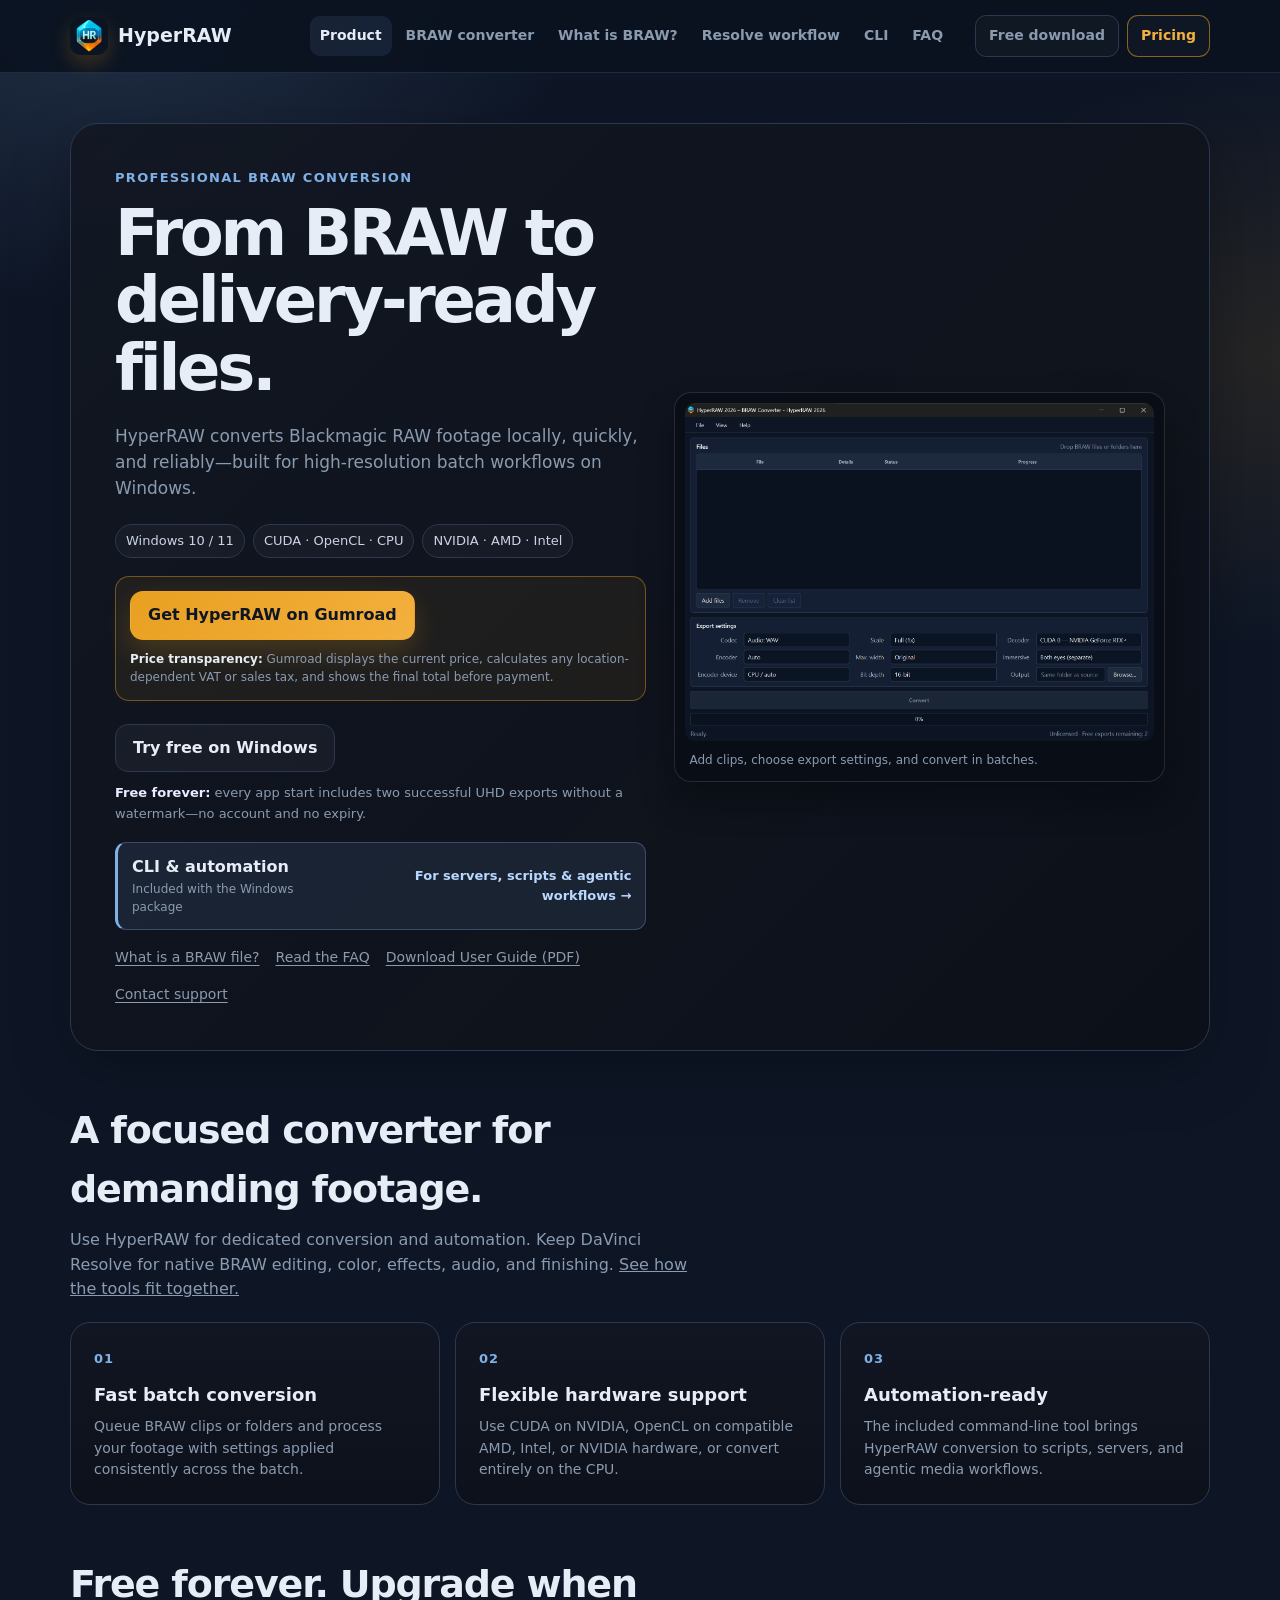
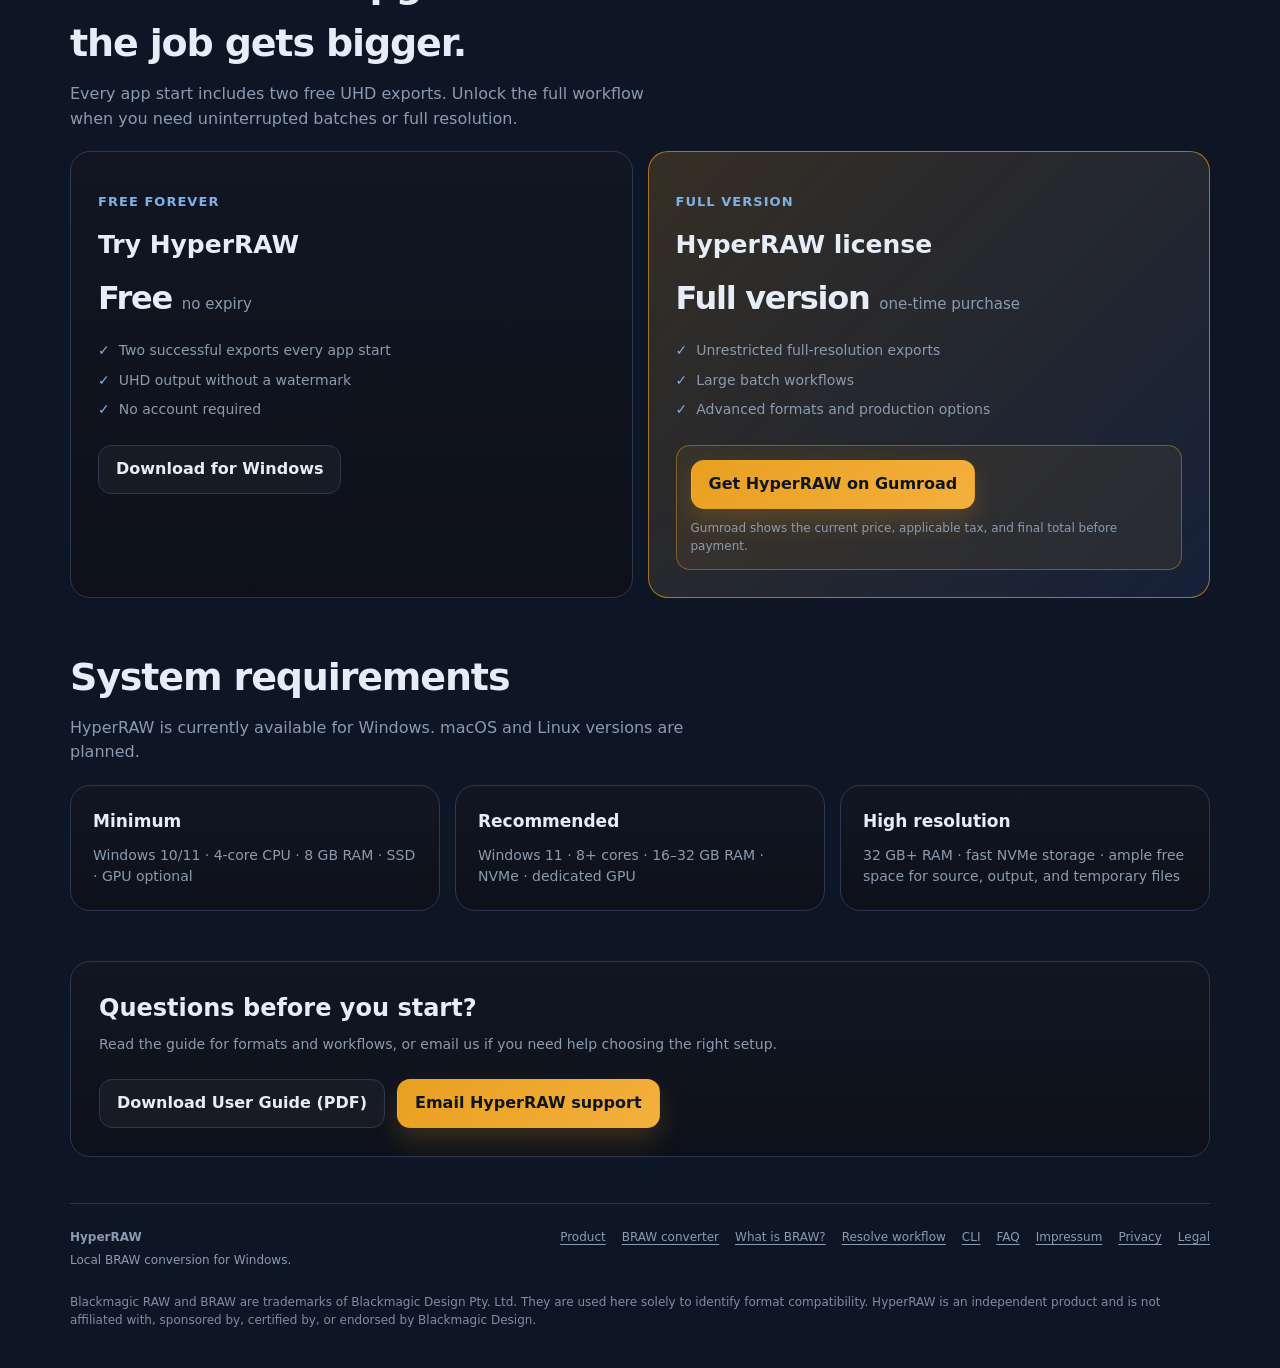
==== commit bc5dc61c: "Remove July sale references and restore default pricing UI" ====
--- a/index.html
+++ b/index.html
@@ -34,7 +34,6 @@
       --line: #2b3850;
       --accent: #e8a020;
       --accent-2: #7fb0e6;
-      --sale: #e8a020;
       --radius: 20px;
       --max: 1140px;
     }
@@ -59,14 +58,7 @@
     .brand { display: inline-flex; align-items: center; gap: 12px; color: var(--text); text-decoration: none; font-size: 23px; font-weight: 760; }
     .brand img { width: 42px; height: 42px; border-radius: 13px; box-shadow: 0 9px 22px rgba(232,160,32,.26); }
     .status { color: var(--muted); border: 1px solid var(--line); border-radius: 999px; padding: 8px 13px; font-size: 14px; white-space: nowrap; }
-    .sale-banner {
-      display: flex; align-items: center; justify-content: center; gap: 12px; flex-wrap: wrap;
-      margin-bottom: 18px; padding: 11px 18px; border: 1px solid rgba(255,207,107,.38);
-      border-radius: 14px; background: linear-gradient(90deg, rgba(232,160,32,.19), rgba(127,176,230,.16));
-      color: #ffe4a9; font-size: 14px;
-    }
-    .sale-banner strong { color: #fff2cd; letter-spacing: .04em; }
-    .sale-code { padding: 2px 8px; border-radius: 6px; background: rgba(9,11,16,.48); color: #fff; font-family: ui-monospace, SFMono-Regular, Consolas, monospace; font-size: 13px; }
+
     .hero {
       display: grid; grid-template-columns: 1.04fr .96fr; gap: 28px; align-items: center;
       padding: clamp(26px, 3.5vw, 44px); border: 1px solid var(--line); border-radius: 28px;
@@ -113,7 +105,6 @@
     .license-grid { display: grid; grid-template-columns: 1fr 1fr; gap: 15px; }
     .license { padding: 27px; }
     .license.featured { position: relative; overflow: hidden; border-color: rgba(232,160,32,.65); background: linear-gradient(135deg, rgba(232,160,32,.18), rgba(22,34,58,.94)); }
-    .license.featured::after { content: "JULY SALE"; position: absolute; top: 16px; right: -29px; transform: rotate(36deg); padding: 4px 33px; background: var(--sale); color: #251e11; font-size: 11px; font-weight: 850; letter-spacing: .08em; }
     .plan-label { color: var(--accent-2); font-size: 13px; font-weight: 760; letter-spacing: .08em; text-transform: uppercase; }
     .license h3 { margin: 8px 0; font-size: 25px; }
     .price { margin: 10px 0 16px; font-size: 32px; font-weight: 800; letter-spacing: -.04em; }
@@ -221,9 +212,7 @@
   </header>
   <div class="wrap">
     <main>
-      <div class="sale-banner" role="note">
-        <strong>JULY SALE · 20% OFF</strong><span>Use code</span><span class="sale-code">JULY-SALE</span><button class="copy-code sale-copy" type="button" data-code="JULY-SALE" aria-live="polite">Copy code</button><span>Ends July 31, 2026 · Current price and final tax-inclusive total are shown on Gumroad</span>
-      </div>
+
 
       <section class="hero" aria-labelledby="hero-title">
         <div>
@@ -231,14 +220,11 @@
           <h1 id="hero-title">From BRAW to delivery-ready files.</h1>
           <p class="lead">HyperRAW converts Blackmagic RAW footage locally, quickly, and reliably—built for high-resolution batch workflows on Windows.</p>
           <div class="tags" aria-label="Product highlights"><span class="tag">Windows 10 / 11</span><span class="tag">CUDA · OpenCL · CPU</span><span class="tag">NVIDIA · AMD · Intel</span></div>
-          <div class="purchase-offer" aria-label="July license offer">
+          <div class="purchase-offer" aria-label="HyperRAW license offer">
             <div class="offer-actions">
               <a class="button primary" href="https://haldoro.gumroad.com/l/HyperRAW?utm_source=hyperraw-site&amp;utm_medium=organic&amp;utm_campaign=homepage" target="_blank" rel="noopener">Get HyperRAW on Gumroad</a>
-              <span class="offer-code"><span>Code</span><code>JULY-SALE</code><button class="copy-code" type="button" data-code="JULY-SALE" aria-live="polite">Copy</button></span>
             </div>
-            <p class="offer-price">20% off the current Gumroad base price.</p>
             <p class="offer-tax"><strong>Price transparency:</strong> Gumroad displays the current price, calculates any location-dependent VAT or sales tax, and shows the final total before payment.</p>
-            <p class="offer-deadline">Code valid through July 31, 2026.</p>
           </div>
           <div class="actions">
             <a class="button" href="https://github.com/louis-0hrs/HyperRAW/releases">Try free on Windows</a>
@@ -269,16 +255,13 @@
           <article class="card license featured">
             <p class="plan-label">Full version</p>
             <h3>HyperRAW license</h3>
-            <p class="price">20% off <span>through July 31, 2026</span></p>
+            <p class="price">Full version <span>one-time purchase</span></p>
             <ul><li>Unrestricted full-resolution exports</li><li>Large batch workflows</li><li>Advanced formats and production options</li></ul>
-            <div class="purchase-offer compact" aria-label="July license offer">
+            <div class="purchase-offer compact" aria-label="HyperRAW license offer">
               <div class="offer-actions">
                 <a class="button primary" href="https://haldoro.gumroad.com/l/HyperRAW?utm_source=hyperraw-site&amp;utm_medium=organic&amp;utm_campaign=homepage" target="_blank" rel="noopener">Get HyperRAW on Gumroad</a>
-                <span class="offer-code"><span>Code</span><code>JULY-SALE</code><button class="copy-code" type="button" data-code="JULY-SALE" aria-live="polite">Copy</button></span>
               </div>
-              <p class="offer-price">20% off the current Gumroad base price.</p>
               <p class="offer-tax">Gumroad shows the current price, applicable tax, and final total before payment.</p>
-              <p class="offer-deadline">Code valid through July 31, 2026.</p>
             </div>
           </article>
         </div>
@@ -304,19 +287,6 @@
     <nav class="site-footer-links" aria-label="Footer navigation"><a href="index.html">Product</a><a href="braw-to-mp4.html">BRAW converter</a><a href="what-is-a-braw-file.html">What is BRAW?</a><a href="hyperraw-and-davinci-resolve.html">Resolve workflow</a><a href="cli.html">CLI</a><a href="faq.html">FAQ</a><a href="impressum.html">Impressum</a><a href="privacy.html">Privacy</a><a href="legal.html">Legal</a></nav>
     <p class="site-footer-legal">Blackmagic RAW and BRAW are trademarks of Blackmagic Design Pty. Ltd. They are used here solely to identify format compatibility. HyperRAW is an independent product and is not affiliated with, sponsored by, certified by, or endorsed by Blackmagic Design.</p>
   </footer>
-  <script>
-    document.querySelectorAll('.copy-code').forEach((button) => {
-      button.addEventListener('click', async () => {
-        const original = button.textContent;
-        try {
-          await navigator.clipboard.writeText(button.dataset.code);
-          button.textContent = 'Copied!';
-        } catch {
-          button.textContent = 'Copy: JULY-SALE';
-        }
-        window.setTimeout(() => { button.textContent = original; }, 1800);
-      });
-    });
-  </script>
+
 </body>
 </html>
--- a/hyperraw.css
+++ b/hyperraw.css
@@ -11,7 +11,6 @@
   --accent: #e8a020;
   --accent2: #7fb0e6;
   --accent-2: #7fb0e6;
-  --sale: #e8a020;
 }
 
 body {
@@ -182,51 +181,7 @@
   margin: 0;
 }
 
-.offer-code {
-  display: inline-flex;
-  align-items: center;
-  gap: 9px;
-  min-height: 48px;
-  padding: 9px 12px;
-  border: 1px dashed rgba(127, 176, 230, .58);
-  border-radius: 12px;
-  background: rgba(10, 18, 32, .72);
-  color: var(--text);
-}
-
-.offer-code code {
-  color: var(--accent2);
-  font-family: ui-monospace, SFMono-Regular, Consolas, monospace;
-  font-size: 14px;
-  font-weight: 800;
-}
-
-.offer-code button {
-  padding: 6px 9px;
-  border: 1px solid var(--line);
-  border-radius: 8px;
-  background: #202a3b;
-  color: var(--text);
-  cursor: pointer;
-  font: inherit;
-  font-size: 12px;
-  font-weight: 750;
-}
-
-.offer-price {
-  margin: 0;
-  color: var(--text);
-  font-size: 15px;
-  font-weight: 750;
-}
-
-.offer-price s {
-  color: var(--muted);
-  font-weight: 600;
-}
-
-.offer-tax,
-.offer-deadline {
+.offer-tax {
   margin: 0;
   color: var(--muted);
   font-size: 12px;
@@ -302,13 +257,8 @@
   }
 
   .offer-actions .button,
-  .offer-actions .btn,
-  .offer-code {
+  .offer-actions .btn {
     width: 100%;
-  }
-
-  .offer-code {
-    justify-content: space-between;
   }
 
   .site-footer {
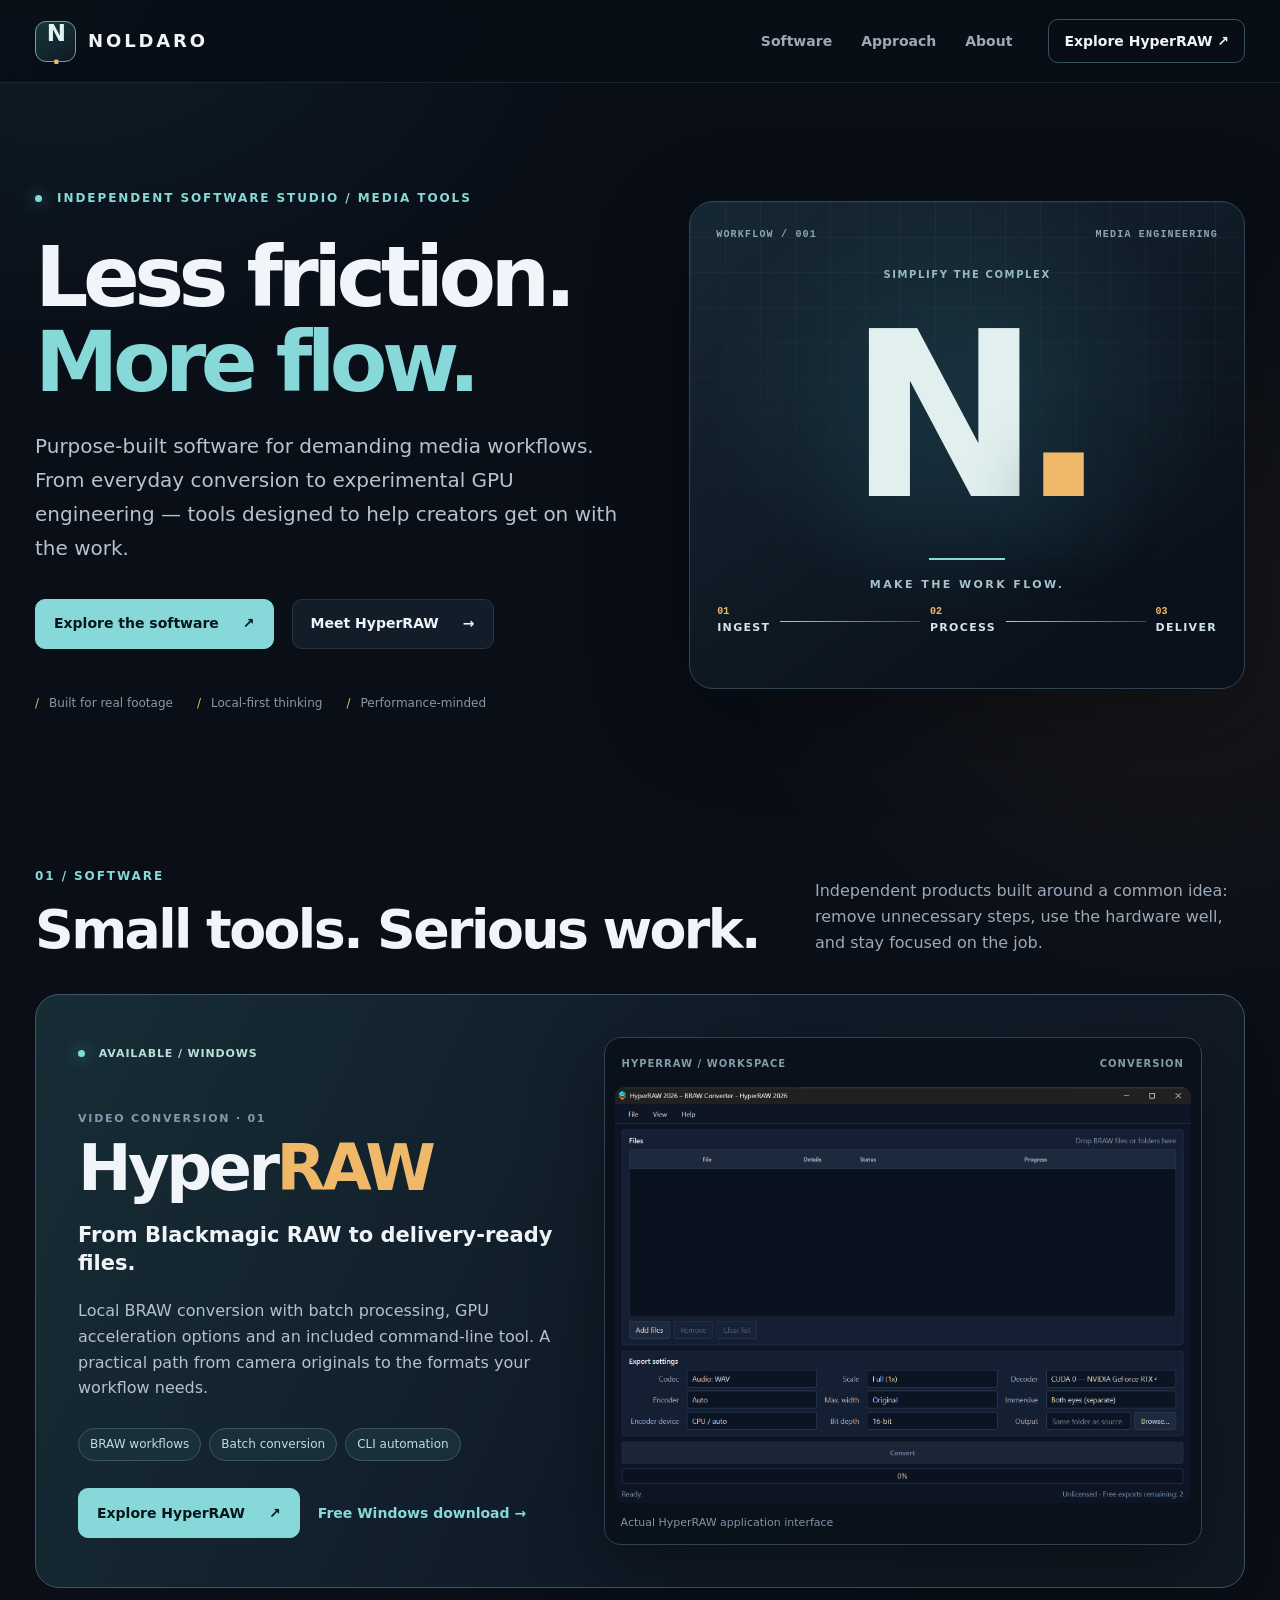
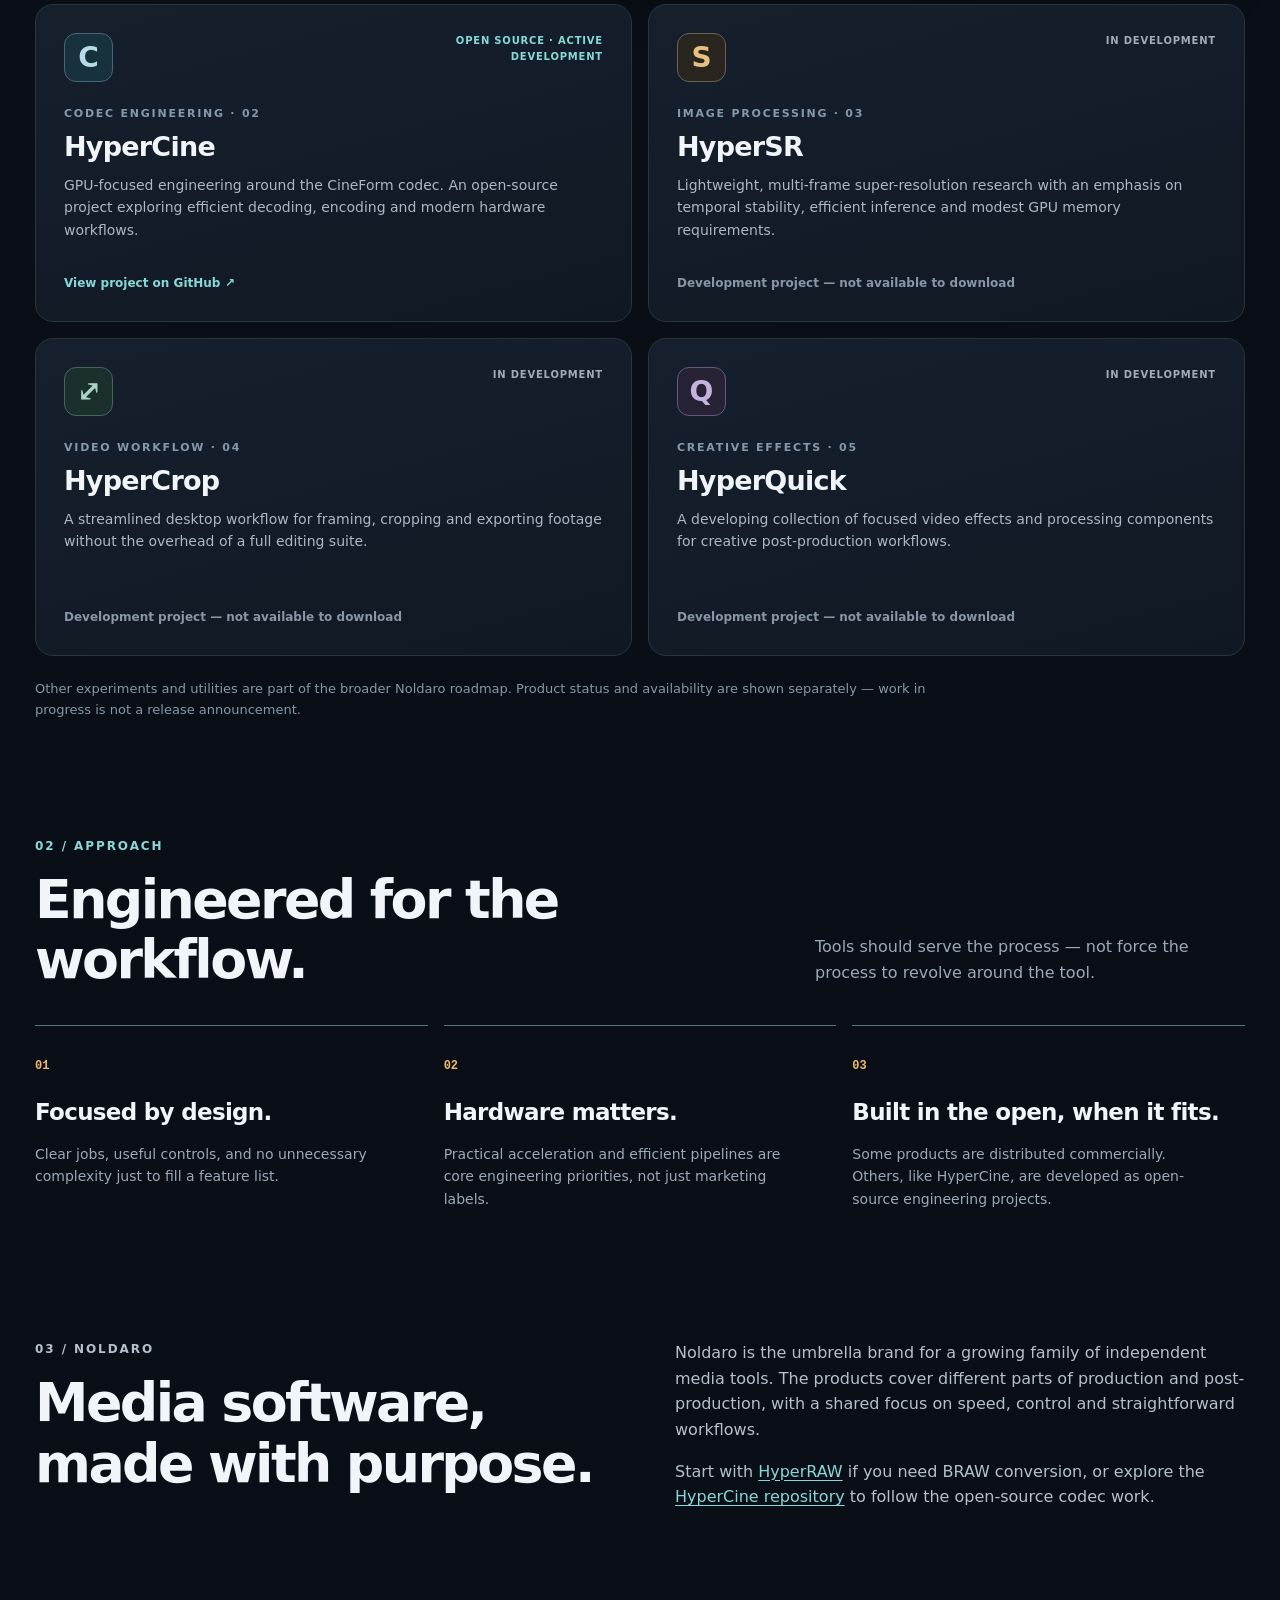
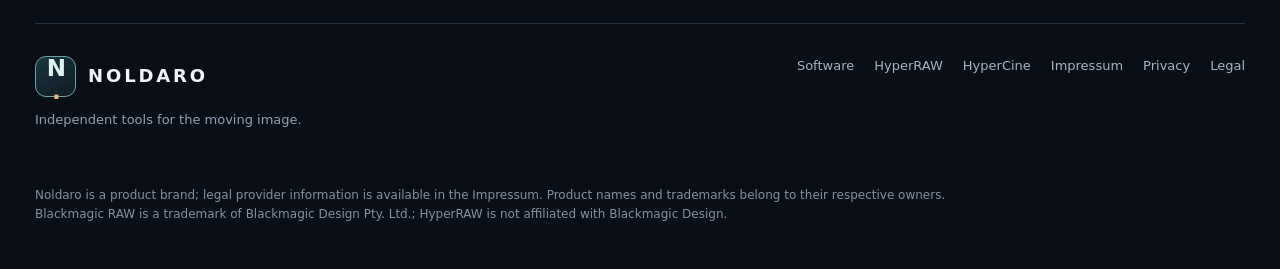
==== commit 6e4a8529: "site: introduce Noldaro umbrella-brand landing page" ====
--- a/index.html
+++ b/index.html
@@ -3,290 +3,169 @@
 <head>
   <meta charset="utf-8">
   <meta name="viewport" content="width=device-width, initial-scale=1">
-  <title>HyperRAW – BRAW Converter for Windows</title>
-  <meta name="description" content="HyperRAW is a high-performance BRAW converter for Windows. Try it free for UHD conversions, or unlock full-resolution batch workflows through Gumroad.">
-  <meta name="author" content="HyperRAW">
+  <meta name="theme-color" content="#090e17">
+  <title>Noldaro — Independent Software for Media Workflows</title>
+  <meta name="description" content="Noldaro builds focused tools for filmmakers, post-production and technical media workflows. Explore HyperRAW, the open-source HyperCine project, and upcoming products.">
   <meta name="robots" content="index,follow">
   <link rel="canonical" href="https://louis-0hrs.github.io/HyperRAW/">
-  <meta property="og:site_name" content="HyperRAW">
   <meta property="og:type" content="website">
-  <meta property="og:locale" content="en_US">
-  <meta property="og:title" content="HyperRAW – BRAW Converter for Windows">
-  <meta property="og:description" content="Convert BRAW locally on Windows with free UHD exports, batch workflows, and an included command-line tool.">
+  <meta property="og:site_name" content="Noldaro">
+  <meta property="og:title" content="Noldaro — Tools for the Moving Image">
+  <meta property="og:description" content="Purpose-built software for media workflows. Meet HyperRAW, HyperCine and the tools in development.">
   <meta property="og:url" content="https://louis-0hrs.github.io/HyperRAW/">
-  <meta property="og:image" content="https://louis-0hrs.github.io/HyperRAW/og-hyperraw.png">
-  <meta property="og:image:width" content="1200">
-  <meta property="og:image:height" content="630">
-  <meta property="og:image:alt" content="HyperRAW – From BRAW to delivery-ready files.">
-  <meta name="twitter:card" content="summary_large_image">
-  <meta name="twitter:title" content="HyperRAW – BRAW Converter for Windows">
-  <meta name="twitter:description" content="Convert BRAW locally on Windows with free UHD exports, batch workflows, and an included command-line tool.">
-  <meta name="twitter:image" content="https://louis-0hrs.github.io/HyperRAW/og-hyperraw.png">
-  <link rel="icon" type="image/png" href="HyperRAWlogo.png">
-  <link rel="apple-touch-icon" href="HyperRAWlogo.png">
-  <style>
-    :root {
-      --bg: #0e1626;
-      --surface: #16223a;
-      --surface-soft: #0a1220;
-      --text: #e6edf6;
-      --muted: #8a9bb0;
-      --line: #2b3850;
-      --accent: #e8a020;
-      --accent-2: #7fb0e6;
-      --radius: 20px;
-      --max: 1140px;
-    }
-    * { box-sizing: border-box; }
-    html { scroll-behavior: smooth; }
-    body {
-      margin: 0;
-      font-family: ui-sans-serif, system-ui, -apple-system, "Segoe UI", Roboto, Arial, sans-serif;
-      color: var(--text);
-      background:
-        radial-gradient(750px 500px at 9% 0%, rgba(127,176,230,.16), transparent 62%),
-        radial-gradient(650px 450px at 100% 12%, rgba(232,160,32,.11), transparent 65%),
-        var(--bg);
-      line-height: 1.55;
-    }
-    a { color: inherit; }
-    .wrap { width: min(calc(100% - 36px), var(--max)); margin: 0 auto; }
-    .topbar {
-      display: flex; align-items: center; justify-content: space-between; gap: 18px;
-      padding: 32px 0 22px;
-    }
-    .brand { display: inline-flex; align-items: center; gap: 12px; color: var(--text); text-decoration: none; font-size: 23px; font-weight: 760; }
-    .brand img { width: 42px; height: 42px; border-radius: 13px; box-shadow: 0 9px 22px rgba(232,160,32,.26); }
-    .status { color: var(--muted); border: 1px solid var(--line); border-radius: 999px; padding: 8px 13px; font-size: 14px; white-space: nowrap; }
-
-    .hero {
-      display: grid; grid-template-columns: 1.04fr .96fr; gap: 28px; align-items: center;
-      padding: clamp(26px, 3.5vw, 44px); border: 1px solid var(--line); border-radius: 28px;
-      background: linear-gradient(135deg, rgba(18,23,34,.93), rgba(11,15,23,.86));
-      box-shadow: 0 20px 60px rgba(0,0,0,.28);
-    }
-    .eyebrow { margin: 0 0 12px; color: var(--accent-2); font-size: 13px; font-weight: 760; letter-spacing: .1em; text-transform: uppercase; }
-    h1 { margin: 0; max-width: 12ch; font-size: clamp(39px, 5vw, 65px); line-height: 1.05; letter-spacing: -.05em; }
-    .lead { margin: 21px 0 0; max-width: 51ch; color: var(--muted); font-size: 17px; }
-    .tags { display: flex; flex-wrap: wrap; gap: 8px; margin-top: 22px; }
-    .tag { padding: 6px 10px; border: 1px solid var(--line); border-radius: 999px; color: #cbd3e8; background: rgba(255,255,255,.03); font-size: 13px; }
-    .actions { display: flex; flex-wrap: wrap; gap: 12px; margin-top: 23px; }
-    .button {
-      display: inline-flex; align-items: center; justify-content: center; min-height: 48px; padding: 11px 17px;
-      border: 1px solid var(--line); border-radius: 13px; background: rgba(255,255,255,.04); color: var(--text);
-      text-decoration: none; font-weight: 700; transition: transform .15s ease, border-color .15s ease, background .15s ease;
-    }
-    .button:hover { transform: translateY(-2px); border-color: rgba(255,255,255,.27); background: rgba(255,255,255,.08); }
-    .button.primary { border-color: transparent; color: #0e1626; background: linear-gradient(135deg, #e8a020, #f4b03e); box-shadow: 0 12px 27px rgba(232,160,32,.2); }
-    .button.primary:hover { background: linear-gradient(135deg, #f4b03e, #ffd06f); }
-    .button.primary s { opacity: .62; text-decoration-thickness: 1.5px; }
-    .hero-note { margin: 11px 0 0; color: var(--muted); font-size: 13px; }
-    .hero-note b { color: #e9edff; }
-    .cli-cta { display: flex; align-items: center; justify-content: space-between; gap: 16px; margin-top: 18px; padding: 12px 14px; border: 1px solid #3a4a68; border-left: 3px solid var(--accent-2); border-radius: 11px; background: rgba(127,176,230,.1); color: var(--text); text-decoration: none; }
-    .cli-cta:hover { border-color: var(--accent-2); background: rgba(127,176,230,.16); }
-    .cli-cta b, .cli-cta small { display: block; }
-    .cli-cta small { color: var(--muted); font-size: 12px; }
-    .cli-cta strong { color: #b8d8ff; font-size: 13px; text-align: right; }
-    .utility-links { display: flex; flex-wrap: wrap; gap: 16px; margin-top: 17px; font-size: 14px; color: var(--muted); }
-    .utility-links a { text-underline-offset: 3px; }
-    .product-shot { margin: 0; padding: 10px; border: 1px solid rgba(255,255,255,.12); border-radius: 17px; background: #090d16; box-shadow: 0 18px 34px rgba(0,0,0,.3); }
-    .product-shot img { display: block; width: 100%; height: auto; border-radius: 10px; }
-    .product-shot figcaption { padding: 10px 4px 2px; color: var(--muted); font-size: 12px; }
-    section { margin-top: 50px; }
-    .section-heading { max-width: 620px; margin-bottom: 20px; }
-    .section-heading h2 { margin: 0; font-size: clamp(28px, 3vw, 38px); letter-spacing: -.03em; }
-    .section-heading p { margin: 9px 0 0; color: var(--muted); }
-    .features { display: grid; grid-template-columns: repeat(3, 1fr); gap: 15px; }
-    .card { border: 1px solid var(--line); border-radius: var(--radius); background: linear-gradient(180deg, rgba(18,22,34,.9), rgba(13,16,25,.9)); }
-    .feature { padding: 23px; }
-    .feature-number { color: var(--accent-2); font-size: 13px; font-weight: 760; letter-spacing: .08em; }
-    .feature h3 { margin: 10px 0 7px; font-size: 18px; }
-    .feature p { margin: 0; color: var(--muted); font-size: 14px; }
-    .license-grid { display: grid; grid-template-columns: 1fr 1fr; gap: 15px; }
-    .license { padding: 27px; }
-    .license.featured { position: relative; overflow: hidden; border-color: rgba(232,160,32,.65); background: linear-gradient(135deg, rgba(232,160,32,.18), rgba(22,34,58,.94)); }
-    .plan-label { color: var(--accent-2); font-size: 13px; font-weight: 760; letter-spacing: .08em; text-transform: uppercase; }
-    .license h3 { margin: 8px 0; font-size: 25px; }
-    .price { margin: 10px 0 16px; font-size: 32px; font-weight: 800; letter-spacing: -.04em; }
-    .price span { color: var(--muted); font-size: 15px; font-weight: 500; letter-spacing: 0; }
-    .license ul { display: grid; gap: 8px; margin: 0 0 24px; padding: 0; list-style: none; color: var(--muted); font-size: 14px; }
-    .license li::before { content: "✓"; margin-right: 9px; color: var(--accent-2); font-weight: 800; }
-    .coupon {
-      display: grid; grid-template-columns: 1fr auto; gap: 8px; align-items: center;
-      margin-top: 12px; padding: 10px; border: 1px solid rgba(232,160,32,.42);
-      border-radius: 10px; background: rgba(10,18,32,.5);
-    }
-    .coupon-label { grid-column: 1 / -1; color: var(--muted); font-size: 12px; }
-    .coupon code { padding: 6px 8px; border-radius: 5px; color: #ffe4a9; background: rgba(232,160,32,.12); font-family: ui-monospace, SFMono-Regular, Consolas, monospace; font-size: 13px; font-weight: 700; }
-    .copy-code { border: 1px solid #4d6280; border-radius: 6px; padding: 6px 9px; color: var(--text); background: #202a3b; font: inherit; font-size: 12px; font-weight: 700; cursor: pointer; }
-    .copy-code:hover { border-color: var(--accent); color: var(--accent); }
-    .requirements { display: grid; grid-template-columns: repeat(3, 1fr); gap: 15px; }
-    .requirement { padding: 22px; }
-    .requirement h3 { margin: 0 0 10px; font-size: 17px; }
-    .requirement p { margin: 0; color: var(--muted); font-size: 14px; }
-    .support { display: flex; align-items: center; justify-content: space-between; gap: 25px; padding: 28px; }
-    .support h2 { margin: 0; font-size: 24px; }
-    .support p { margin: 7px 0 0; color: var(--muted); font-size: 14px; }
-    footer { display: flex; flex-wrap: wrap; justify-content: space-between; gap: 17px; margin-top: 46px; padding: 23px 0 38px; border-top: 1px solid var(--line); color: var(--muted); font-size: 12px; }
-    .platform-note { display: block; margin-top: 4px; color: #71829a; }
-    footer nav { display: flex; flex-wrap: wrap; gap: 14px; }
-    footer a { text-underline-offset: 3px; }
-    .legal { width: 100%; margin: 0; color: #818ba5; }
-    @media (max-width: 850px) {
-      .hero { grid-template-columns: 1fr; padding: 30px; }
-      .product-shot { max-width: 640px; }
-      .features, .requirements { grid-template-columns: 1fr; }
-      section { margin-top: 40px; }
-    }
-    @media (max-width: 580px) {
-      .wrap { width: min(calc(100% - 26px), var(--max)); }
-      .topbar { padding-top: 20px; }
-      .brand { font-size: 20px; }
-      .status { font-size: 12px; padding: 7px 9px; }
-      .hero { padding: 24px; border-radius: 22px; }
-      .license-grid { grid-template-columns: 1fr; }
-      .support { align-items: flex-start; flex-direction: column; }
-      .button { width: 100%; }
-      .cli-cta { align-items: flex-start; flex-direction: column; }
-      .cli-cta strong { text-align: left; }
-    }
-  </style>
-  <link rel="stylesheet" href="hyperraw.css">
+  <meta name="twitter:card" content="summary">
+  <link rel="icon" href="noldaro-mark.svg" type="image/svg+xml">
+  <link rel="stylesheet" href="noldaro.css">
   <script type="application/ld+json">
   {
     "@context": "https://schema.org",
     "@graph": [
       {
         "@type": "WebSite",
-        "@id": "https://louis-0hrs.github.io/HyperRAW/#website",
+        "name": "Noldaro",
         "url": "https://louis-0hrs.github.io/HyperRAW/",
-        "name": "HyperRAW",
-        "description": "A local BRAW converter for Windows with free UHD exports, batch workflows, and a command-line tool.",
+        "description": "Independent software for media workflows",
         "inLanguage": "en"
       },
       {
-        "@type": "Organization",
-        "@id": "https://louis-0hrs.github.io/HyperRAW/#organization",
-        "name": "HyperRAW",
-        "url": "https://louis-0hrs.github.io/HyperRAW/",
-        "logo": {
-          "@type": "ImageObject",
-          "url": "https://louis-0hrs.github.io/HyperRAW/HyperRAWlogo.png"
-        },
-        "sameAs": ["https://github.com/louis-0hrs/HyperRAW"]
+        "@type": "Brand",
+        "name": "Noldaro",
+        "url": "https://louis-0hrs.github.io/HyperRAW/"
       }
     ]
   }
   </script>
 </head>
 <body>
+  <a class="skip-link" href="#main">Skip to content</a>
   <header class="site-header">
-    <div class="site-nav-shell">
-      <a class="site-brand" href="index.html" aria-label="HyperRAW home"><img src="HyperRAWlogo.png" alt="">HyperRAW</a>
-      <nav class="site-nav-links" aria-label="Primary navigation">
-        <a href="index.html" aria-current="page">Product</a>
-        <a href="braw-to-mp4.html">BRAW converter</a>
-        <a href="what-is-a-braw-file.html">What is BRAW?</a>
-        <a href="hyperraw-and-davinci-resolve.html">Resolve workflow</a>
-        <a href="cli.html">CLI</a>
-        <a href="faq.html">FAQ</a>
+    <div class="container topnav">
+      <a href="./" class="identity" aria-label="Noldaro home">
+        <span class="identity-mark" aria-hidden="true">N<span class="mark-dot">.</span></span>
+        <span>NOLDARO</span>
+      </a>
+      <nav aria-label="Main navigation" class="navlinks">
+        <a href="#software">Software</a>
+        <a href="#approach">Approach</a>
+        <a href="#about">About</a>
       </nav>
-      <div class="site-nav-actions">
-        <a href="https://github.com/louis-0hrs/HyperRAW/releases">Free download</a>
-        <a href="#license">Pricing</a>
-      </div>
-      <details class="site-mobile-menu">
-        <summary>Menu</summary>
-        <nav class="site-mobile-links" aria-label="Mobile navigation">
-          <a href="index.html" aria-current="page">Product</a>
-          <a href="braw-to-mp4.html">BRAW converter</a>
-          <a href="what-is-a-braw-file.html">What is BRAW?</a>
-          <a href="hyperraw-and-davinci-resolve.html">Resolve workflow</a>
-          <a href="cli.html">CLI &amp; automation</a>
-          <a href="faq.html">FAQ</a>
-          <a href="https://github.com/louis-0hrs/HyperRAW/releases">Free download</a>
-          <a href="#license">Pricing</a>
-        </nav>
-      </details>
+      <a class="nav-cta" href="hyperraw.html">Explore HyperRAW <span aria-hidden="true">↗</span></a>
     </div>
   </header>
-  <div class="wrap">
-    <main>
 
+  <main id="main">
+    <section class="hero container" aria-labelledby="hero-title">
+      <div class="hero-copy">
+        <p class="kicker"><span class="live-pip" aria-hidden="true"></span> INDEPENDENT SOFTWARE STUDIO / MEDIA TOOLS</p>
+        <h1 id="hero-title">Less friction.<br><span>More flow.</span></h1>
+        <p class="hero-lead">Purpose-built software for demanding media workflows. From everyday conversion to experimental GPU engineering — tools designed to help creators get on with the work.</p>
+        <div class="hero-actions">
+          <a class="btn primary" href="#software">Explore the software <span aria-hidden="true">↗</span></a>
+          <a class="btn subtle" href="hyperraw.html">Meet HyperRAW <span aria-hidden="true">→</span></a>
+        </div>
+        <div class="hero-meta"><span>Built for real footage</span><span>Local-first thinking</span><span>Performance-minded</span></div>
+      </div>
+      <div class="hero-art" role="img" aria-label="Abstract diagram showing raw media, processing and final delivery linked in a media workflow">
+        <div class="art-grid" aria-hidden="true"></div>
+        <div class="art-topline"><span>WORKFLOW / 001</span><span>MEDIA ENGINEERING</span></div>
+        <div class="art-center">
+          <span class="art-overline">SIMPLIFY THE COMPLEX</span>
+          <span class="art-monogram">N<span>.</span></span>
+          <span class="art-dash"></span>
+          <span class="art-sub">MAKE THE WORK FLOW.</span>
+        </div>
+        <div class="pipeline" aria-hidden="true">
+          <div><small>01</small><strong>INGEST</strong></div>
+          <span class="pipe-line"></span>
+          <div><small>02</small><strong>PROCESS</strong></div>
+          <span class="pipe-line"></span>
+          <div><small>03</small><strong>DELIVER</strong></div>
+        </div>
+      </div>
+    </section>
 
-      <section class="hero" aria-labelledby="hero-title">
-        <div>
-          <p class="eyebrow">Professional BRAW conversion</p>
-          <h1 id="hero-title">From BRAW to delivery-ready files.</h1>
-          <p class="lead">HyperRAW converts Blackmagic RAW footage locally, quickly, and reliably—built for high-resolution batch workflows on Windows.</p>
-          <div class="tags" aria-label="Product highlights"><span class="tag">Windows 10 / 11</span><span class="tag">CUDA · OpenCL · CPU</span><span class="tag">NVIDIA · AMD · Intel</span></div>
-          <div class="purchase-offer" aria-label="HyperRAW license offer">
-            <div class="offer-actions">
-              <a class="button primary" href="https://haldoro.gumroad.com/l/HyperRAW?utm_source=hyperraw-site&amp;utm_medium=organic&amp;utm_campaign=homepage" target="_blank" rel="noopener">Get HyperRAW on Gumroad</a>
-            </div>
-            <p class="offer-tax"><strong>Price transparency:</strong> Gumroad displays the current price, calculates any location-dependent VAT or sales tax, and shows the final total before payment.</p>
+    <section id="software" class="section container" aria-labelledby="software-title">
+      <div class="section-top">
+        <div><p class="section-index">01 / SOFTWARE</p><h2 id="software-title">Small tools. Serious work.</h2></div>
+        <p>Independent products built around a common idea: remove unnecessary steps, use the hardware well, and stay focused on the job.</p>
+      </div>
+
+      <article class="featured-product" aria-labelledby="raw-title">
+        <div class="featured-copy">
+          <div class="card-status"><span class="status-dot" aria-hidden="true"></span> AVAILABLE / WINDOWS</div>
+          <p class="product-category">VIDEO CONVERSION · 01</p>
+          <h3 id="raw-title">Hyper<span>RAW</span></h3>
+          <p class="product-lead">From Blackmagic RAW to delivery-ready files.</p>
+          <p>Local BRAW conversion with batch processing, GPU acceleration options and an included command-line tool. A practical path from camera originals to the formats your workflow needs.</p>
+          <div class="feature-chips"><span>BRAW workflows</span><span>Batch conversion</span><span>CLI automation</span></div>
+          <div class="product-actions">
+            <a class="btn primary" href="hyperraw.html">Explore HyperRAW <span aria-hidden="true">↗</span></a>
+            <a class="text-link" href="https://github.com/louis-0hrs/HyperRAW/releases">Free Windows download <span aria-hidden="true">→</span></a>
           </div>
-          <div class="actions">
-            <a class="button" href="https://github.com/louis-0hrs/HyperRAW/releases">Try free on Windows</a>
-          </div>
-          <p class="hero-note"><b>Free forever:</b> every app start includes two successful UHD exports without a watermark—no account and no expiry.</p>
-          <a class="cli-cta" href="cli.html"><span><b>CLI &amp; automation</b><small>Included with the Windows package</small></span><strong>For servers, scripts &amp; agentic workflows →</strong></a>
-          <div class="utility-links"><a href="what-is-a-braw-file.html">What is a BRAW file?</a><a href="faq.html">Read the FAQ</a><a href="HyperRAW_2026_User_Guide_EN.pdf" download>Download User Guide (PDF)</a><a href="mailto:HyperRAW.app@gmail.com">Contact support</a></div>
         </div>
-        <figure class="product-shot">
-          <img src="HyperRAW-2026-interface.png" alt="HyperRAW 2026 on Windows, showing the BRAW file queue and export settings" width="1556" height="1124">
-          <figcaption>Add clips, choose export settings, and convert in batches.</figcaption>
-        </figure>
-      </section>
+        <div class="product-visual">
+          <div class="screen-header"><span>HYPERRAW / WORKSPACE</span><span>CONVERSION</span></div>
+          <img src="HyperRAW-2026-interface.png" alt="Screenshot of the HyperRAW desktop conversion interface with file queue and export settings" width="1556" height="1124" loading="lazy">
+          <p>Actual HyperRAW application interface</p>
+        </div>
+      </article>
 
-      <section aria-labelledby="why-title">
-        <div class="section-heading"><h2 id="why-title">A focused converter for demanding footage.</h2><p>Use HyperRAW for dedicated conversion and automation. Keep DaVinci Resolve for native BRAW editing, color, effects, audio, and finishing. <a href="hyperraw-and-davinci-resolve.html">See how the tools fit together.</a></p></div>
-        <div class="features">
-          <article class="card feature"><span class="feature-number">01</span><h3>Fast batch conversion</h3><p>Queue BRAW clips or folders and process your footage with settings applied consistently across the batch.</p></article>
-          <article class="card feature"><span class="feature-number">02</span><h3>Flexible hardware support</h3><p>Use CUDA on NVIDIA, OpenCL on compatible AMD, Intel, or NVIDIA hardware, or convert entirely on the CPU.</p></article>
-          <article class="card feature"><span class="feature-number">03</span><h3>Automation-ready</h3><p>The included command-line tool brings HyperRAW conversion to scripts, servers, and agentic media workflows.</p></article>
-        </div>
-      </section>
+      <div class="product-grid">
+        <article class="product-card">
+          <div class="product-card-head"><span class="product-glyph cine" aria-hidden="true">C</span><span class="state">OPEN SOURCE · ACTIVE DEVELOPMENT</span></div>
+          <p class="product-category">CODEC ENGINEERING · 02</p>
+          <h3>HyperCine</h3>
+          <p>GPU-focused engineering around the CineForm codec. An open-source project exploring efficient decoding, encoding and modern hardware workflows.</p>
+          <a class="text-link" href="https://github.com/louis-0hrs/HyperCine">View project on GitHub <span aria-hidden="true">↗</span></a>
+        </article>
+        <article class="product-card">
+          <div class="product-card-head"><span class="product-glyph sr" aria-hidden="true">S</span><span class="state muted-state">IN DEVELOPMENT</span></div>
+          <p class="product-category">IMAGE PROCESSING · 03</p>
+          <h3>HyperSR</h3>
+          <p>Lightweight, multi-frame super-resolution research with an emphasis on temporal stability, efficient inference and modest GPU memory requirements.</p>
+          <span class="coming-note">Development project — not available to download</span>
+        </article>
+        <article class="product-card">
+          <div class="product-card-head"><span class="product-glyph crop" aria-hidden="true">⤢</span><span class="state muted-state">IN DEVELOPMENT</span></div>
+          <p class="product-category">VIDEO WORKFLOW · 04</p>
+          <h3>HyperCrop</h3>
+          <p>A streamlined desktop workflow for framing, cropping and exporting footage without the overhead of a full editing suite.</p>
+          <span class="coming-note">Development project — not available to download</span>
+        </article>
+        <article class="product-card">
+          <div class="product-card-head"><span class="product-glyph quick" aria-hidden="true">Q</span><span class="state muted-state">IN DEVELOPMENT</span></div>
+          <p class="product-category">CREATIVE EFFECTS · 05</p>
+          <h3>HyperQuick</h3>
+          <p>A developing collection of focused video effects and processing components for creative post-production workflows.</p>
+          <span class="coming-note">Development project — not available to download</span>
+        </article>
+      </div>
+      <p class="roadmap-note">Other experiments and utilities are part of the broader Noldaro roadmap. Product status and availability are shown separately — work in progress is not a release announcement.</p>
+    </section>
 
-      <section id="license" aria-labelledby="license-title">
-        <div class="section-heading"><h2 id="license-title">Free forever. Upgrade when the job gets bigger.</h2><p>Every app start includes two free UHD exports. Unlock the full workflow when you need uninterrupted batches or full resolution.</p></div>
-        <div class="license-grid">
-          <article class="card license"><p class="plan-label">Free forever</p><h3>Try HyperRAW</h3><p class="price">Free <span>no expiry</span></p><ul><li>Two successful exports every app start</li><li>UHD output without a watermark</li><li>No account required</li></ul><a class="button" href="https://github.com/louis-0hrs/HyperRAW/releases">Download for Windows</a></article>
-          <article class="card license featured">
-            <p class="plan-label">Full version</p>
-            <h3>HyperRAW license</h3>
-            <p class="price">Full version <span>one-time purchase</span></p>
-            <ul><li>Unrestricted full-resolution exports</li><li>Large batch workflows</li><li>Advanced formats and production options</li></ul>
-            <div class="purchase-offer compact" aria-label="HyperRAW license offer">
-              <div class="offer-actions">
-                <a class="button primary" href="https://haldoro.gumroad.com/l/HyperRAW?utm_source=hyperraw-site&amp;utm_medium=organic&amp;utm_campaign=homepage" target="_blank" rel="noopener">Get HyperRAW on Gumroad</a>
-              </div>
-              <p class="offer-tax">Gumroad shows the current price, applicable tax, and final total before payment.</p>
-            </div>
-          </article>
-        </div>
-      </section>
+    <section id="approach" class="section container approach-section" aria-labelledby="approach-title">
+      <div class="section-top">
+        <div><p class="section-index">02 / APPROACH</p><h2 id="approach-title">Engineered for the workflow.</h2></div>
+        <p>Tools should serve the process — not force the process to revolve around the tool.</p>
+      </div>
+      <div class="principles">
+        <article><span class="number">01</span><h3>Focused by design.</h3><p>Clear jobs, useful controls, and no unnecessary complexity just to fill a feature list.</p></article>
+        <article><span class="number">02</span><h3>Hardware matters.</h3><p>Practical acceleration and efficient pipelines are core engineering priorities, not just marketing labels.</p></article>
+        <article><span class="number">03</span><h3>Built in the open, when it fits.</h3><p>Some products are distributed commercially. Others, like HyperCine, are developed as open-source engineering projects.</p></article>
+      </div>
+    </section>
 
-      <section aria-labelledby="requirements-title">
-        <div class="section-heading"><h2 id="requirements-title">System requirements</h2><p>HyperRAW is currently available for Windows. macOS and Linux versions are planned.</p></div>
-        <div class="requirements">
-          <article class="card requirement"><h3>Minimum</h3><p>Windows 10/11 · 4-core CPU · 8 GB RAM · SSD · GPU optional</p></article>
-          <article class="card requirement"><h3>Recommended</h3><p>Windows 11 · 8+ cores · 16–32 GB RAM · NVMe · dedicated GPU</p></article>
-          <article class="card requirement"><h3>High resolution</h3><p>32 GB+ RAM · fast NVMe storage · ample free space for source, output, and temporary files</p></article>
-        </div>
-      </section>
+    <section id="about" class="container about-section" aria-labelledby="about-title">
+      <div><p class="section-index">03 / NOLDARO</p><h2 id="about-title">Media software, made with purpose.</h2></div>
+      <div><p>Noldaro is the umbrella brand for a growing family of independent media tools. The products cover different parts of production and post-production, with a shared focus on speed, control and straightforward workflows.</p>
+      <p>Start with <a href="hyperraw.html">HyperRAW</a> if you need BRAW conversion, or explore the <a href="https://github.com/louis-0hrs/HyperCine">HyperCine repository</a> to follow the open-source codec work.</p></div>
+    </section>
+  </main>
 
-      <section class="card support" aria-labelledby="support-title">
-        <div><h2 id="support-title">Questions before you start?</h2><p>Read the guide for formats and workflows, or email us if you need help choosing the right setup.</p><div class="actions"><a class="button" href="HyperRAW_2026_User_Guide_EN.pdf" download>Download User Guide (PDF)</a><a class="button primary" href="mailto:HyperRAW.app@gmail.com?subject=HyperRAW%20question">Email HyperRAW support</a></div></div>
-      </section>
-    </main>
-
-  </div>
-  <footer class="site-footer">
-    <div><strong>HyperRAW</strong><p>Local BRAW conversion for Windows.</p></div>
-    <nav class="site-footer-links" aria-label="Footer navigation"><a href="index.html">Product</a><a href="braw-to-mp4.html">BRAW converter</a><a href="what-is-a-braw-file.html">What is BRAW?</a><a href="hyperraw-and-davinci-resolve.html">Resolve workflow</a><a href="cli.html">CLI</a><a href="faq.html">FAQ</a><a href="impressum.html">Impressum</a><a href="privacy.html">Privacy</a><a href="legal.html">Legal</a></nav>
-    <p class="site-footer-legal">Blackmagic RAW and BRAW are trademarks of Blackmagic Design Pty. Ltd. They are used here solely to identify format compatibility. HyperRAW is an independent product and is not affiliated with, sponsored by, certified by, or endorsed by Blackmagic Design.</p>
+  <footer class="footer container">
+    <div class="footer-brand"><a href="./" class="identity"><span class="identity-mark" aria-hidden="true">N<span class="mark-dot">.</span></span><span>NOLDARO</span></a><p>Independent tools for the moving image.</p></div>
+    <nav aria-label="Footer navigation"><a href="#software">Software</a><a href="hyperraw.html">HyperRAW</a><a href="https://github.com/louis-0hrs/HyperCine">HyperCine</a><a href="impressum.html">Impressum</a><a href="privacy.html">Privacy</a><a href="legal.html">Legal</a></nav>
+    <p class="footer-disclaimer">Noldaro is a product brand; legal provider information is available in the Impressum. Product names and trademarks belong to their respective owners. Blackmagic RAW is a trademark of Blackmagic Design Pty. Ltd.; HyperRAW is not affiliated with Blackmagic Design.</p>
   </footer>
-
 </body>
 </html>
--- a/noldaro.css
+++ b/noldaro.css
@@ -0,0 +1,96 @@
+/* Noldaro website identity. No frameworks, tracking scripts, or remote assets. */
+:root {color-scheme:dark;--bg:#090e17;--ink:#f1f4f8;--muted:#9ca9b9;--line:#293543;--line-soft:#202c39;--panel:#111a26;--panel2:#141f2d;--cyan:#86d9d8;--amber:#f0b96a;--max:1210px}
+*{box-sizing:border-box}
+html{scroll-behavior:smooth}
+body{margin:0;color:var(--ink);font:16px/1.6 system-ui,-apple-system,"Segoe UI",Roboto,sans-serif;background:radial-gradient(800px 550px at 5% 0%,rgba(42,105,115,.16),transparent 68%),radial-gradient(670px 620px at 92% 18%,rgba(161,110,53,.10),transparent 65%),var(--bg)}
+a{color:inherit}
+a:focus-visible{outline:2px solid var(--cyan);outline-offset:4px}
+.container{width:min(calc(100% - 48px),var(--max));margin-inline:auto}
+.skip-link{position:absolute;top:-60px;left:20px;padding:10px;background:var(--cyan);color:var(--bg);z-index:200}.skip-link:focus{top:10px}
+.site-header{position:sticky;top:0;z-index:90;background:rgba(9,14,23,.93);border-bottom:1px solid rgba(151,183,200,.13);backdrop-filter:blur(18px)}
+.topnav{min-height:82px;display:flex;align-items:center;gap:36px}
+.identity{display:inline-flex;align-items:center;gap:12px;text-decoration:none;font-size:18px;font-weight:820;letter-spacing:.16em;white-space:nowrap}
+.identity-mark{display:inline-grid;place-items:center;width:41px;height:41px;border:1px solid #6da4aa;border-radius:11px;color:#ddf4f2;font-size:23px;letter-spacing:-.08em;line-height:1;font-weight:850;background:linear-gradient(145deg,#18373d,#101924)}
+.mark-dot{color:var(--amber)}
+.navlinks{display:flex;align-items:center;gap:29px;margin-left:auto}
+.navlinks a,.nav-cta{font-size:14px;text-decoration:none;font-weight:650}
+.navlinks a{color:var(--muted)}.navlinks a:hover{color:var(--ink)}
+.nav-cta{padding:10px 15px;border:1px solid #3b525d;border-radius:10px}.nav-cta:hover{background:#19303b}
+.hero{padding-top:94px;padding-bottom:78px;display:grid;grid-template-columns:1.03fr .97fr;align-items:center;gap:64px}
+.kicker,.section-index,.product-category,.art-overline{font-size:12px;font-weight:760;letter-spacing:.16em}
+.kicker,.section-index{color:var(--cyan)}
+.live-pip,.status-dot{display:inline-block;width:7px;height:7px;margin-right:9px;vertical-align:middle;border-radius:50%;background:var(--cyan);box-shadow:0 0 16px #3caaa3}
+h1,h2,h3,p{overflow-wrap:break-word}
+h1{font-weight:760;line-height:1.01;letter-spacing:-.066em;font-size:clamp(58px,6.55vw,100px);margin:27px 0 24px}
+h1 span{color:var(--cyan)}
+.hero-lead{max-width:600px;color:#b6c2cf;font-size:clamp(17px,1.65vw,20px);line-height:1.7}
+.hero-actions,.product-actions{display:flex;flex-wrap:wrap;align-items:center;gap:18px;margin-top:34px}
+.btn{display:inline-flex;align-items:center;justify-content:center;gap:24px;min-height:50px;padding:11px 18px;border-radius:10px;text-decoration:none;font-weight:760;font-size:14px;transition:transform .16s ease,background .16s ease}
+.btn:hover{transform:translateY(-2px)}
+.btn.primary{color:#07151d;background:var(--cyan);border:1px solid var(--cyan)}.btn.primary:hover{background:#a9f0ea}
+.btn.subtle{border:1px solid var(--line);background:#121d29}
+.hero-meta{display:flex;flex-wrap:wrap;gap:10px 24px;margin-top:45px;color:#8997a7;font-size:12px}
+.hero-meta span:before{content:"/";margin-right:10px;color:var(--amber)}
+.hero-art{min-height:488px;border:1px solid #324250;border-radius:24px;position:relative;overflow:hidden;background:radial-gradient(340px 300px at 50% 40%,rgba(49,109,117,.30),transparent 75%),linear-gradient(145deg,#162734,#0a111b 82%);box-shadow:0 25px 100px rgba(0,0,0,.33)}
+.art-grid{position:absolute;inset:0;background-image:linear-gradient(to right,rgba(164,202,208,.05) 1px,transparent 1px),linear-gradient(to bottom,rgba(164,202,208,.05) 1px,transparent 1px);background-size:35px 35px;mask-image:linear-gradient(#000,transparent 90%)}
+.art-topline{display:flex;justify-content:space-between;gap:14px;padding:26px;color:#8da5b2;font:650 10px/1.3 ui-monospace,SFMono-Regular,Consolas,monospace;letter-spacing:.12em}
+.art-center{position:relative;display:flex;min-height:320px;align-items:center;justify-content:center;flex-direction:column}
+.art-overline{color:#97bac0;font-size:10px}
+.art-monogram{font-size:clamp(135px,18vw,254px);font-weight:800;letter-spacing:-.09em;line-height:1.16;color:#e1f0ef;text-shadow:0 24px 70px #172f3d}
+.art-monogram span{color:var(--amber)}
+.art-dash{width:76px;height:2px;background:var(--cyan);margin:8px 0 16px}
+.art-sub{font-size:11px;font-weight:720;letter-spacing:.22em;color:#a8c1c9}
+.pipeline{position:relative;display:flex;align-items:center;justify-content:space-between;gap:10px;margin:12px 27px 26px}
+.pipeline div{display:grid;gap:2px}.pipeline small{color:var(--amber);font:650 10px ui-monospace,monospace}.pipeline strong{color:#d3e4e7;font-size:11px;letter-spacing:.12em}
+.pipe-line{height:1px;flex:1;background:linear-gradient(90deg,var(--cyan),#35505b)}
+.section{padding-top:76px;padding-bottom:24px;scroll-margin-top:90px}
+.section-top{display:flex;justify-content:space-between;gap:50px;align-items:flex-end;margin-bottom:34px}
+.section-index{margin:0 0 14px}
+h2{font-size:clamp(34px,4.2vw,57px);font-weight:720;line-height:1.12;letter-spacing:-.048em;margin:0}
+.section-top>p{max-width:430px;color:var(--muted);margin:0 0 5px}
+.featured-product{display:grid;grid-template-columns:.9fr 1.1fr;gap:36px;padding:42px;border:1px solid #405661;border-radius:24px;background:linear-gradient(115deg,#172d36,#101b28 52%,#111923)}
+.featured-copy{align-self:center}.card-status,.state{font-size:11px;letter-spacing:.08em;font-weight:760;color:#b7e1d8}
+.card-status{margin-bottom:48px}.product-category{color:#839aad;font-size:11px;margin:0 0 8px}
+.featured-product h3{margin:4px 0 10px;font-size:clamp(48px,5vw,76px);line-height:1;letter-spacing:-.055em;font-weight:760}
+.featured-product h3 span{color:var(--amber)}
+.product-lead{font-size:21px;font-weight:650;color:#f0f4f8!important;line-height:1.35}
+.featured-copy>p:not(.product-category){max-width:510px;color:#b5c0cc}
+.feature-chips{display:flex;gap:8px;flex-wrap:wrap;margin:27px 0}
+.feature-chips span{padding:6px 11px;border-radius:999px;background:#1a3039;border:1px solid #3c5661;color:#c1dbdf;font-size:12px}
+.product-actions{margin-top:22px}
+.text-link{font-size:14px;color:var(--cyan);font-weight:720;text-underline-offset:4px;text-decoration:none}
+.text-link:hover{text-decoration:underline}
+.product-visual{align-self:center;background:#09111a;border:1px solid #324252;border-radius:17px;padding:10px;box-shadow:0 26px 70px rgba(0,0,0,.37)}
+.screen-header{display:flex;justify-content:space-between;padding:8px 7px 15px;color:#839cab;font-size:10px;letter-spacing:.1em;font-weight:700}
+.product-visual img{display:block;width:100%;height:auto;border-radius:9px}
+.product-visual p{font-size:11px;color:#8294a6;margin:11px 6px 3px}
+.product-grid{display:grid;grid-template-columns:repeat(2,minmax(0,1fr));gap:16px;margin-top:16px}
+.product-card{display:flex;flex-direction:column;min-height:318px;border:1px solid var(--line);background:linear-gradient(165deg,#16202d,#101823);border-radius:18px;padding:28px}
+.product-card-head{display:flex;align-items:flex-start;justify-content:space-between;gap:10px;margin-bottom:23px}
+.product-glyph{display:inline-grid;place-items:center;width:49px;height:49px;border:1px solid #496678;border-radius:12px;font-size:28px;font-weight:800;color:#b8dbe8;background:#17313d}
+.product-glyph.sr{border-color:#6b6253;color:#e7bf80;background:#29251f}
+.product-glyph.crop{border-color:#46665c;color:#aad4c8;background:#1b302c}
+.product-glyph.quick{border-color:#63597b;color:#c4b3df;background:#272335}
+.state{font-size:10px;text-align:right;color:var(--cyan);max-width:170px}.muted-state{color:#a4abb7}
+.product-card h3{font-size:27px;letter-spacing:-.028em;line-height:1.15;margin:0 0 12px}
+.product-card>p:not(.product-category){color:#abb8c6;font-size:14px;margin:0 0 27px}
+.product-card .text-link,.coming-note{margin-top:auto;font-size:12px;font-weight:700}
+.coming-note{color:#8996a5}
+.roadmap-note{font-size:13px;color:#8798a9;margin:23px 0 0;max-width:940px}
+.approach-section{padding-top:92px}
+.principles{display:grid;grid-template-columns:repeat(3,1fr);gap:16px}
+.principles article{border-top:1px solid #58757c;padding-top:25px}
+.principles .number{font:700 12px ui-monospace,Consolas,monospace;color:var(--amber)}
+.principles h3{margin:18px 0 12px;font-size:23px;letter-spacing:-.03em}
+.principles p{font-size:14px;color:var(--muted);margin:0;max-width:350px}
+.about-section{display:grid;grid-template-columns:1fr 1fr;gap:70px;padding-top:106px;padding-bottom:97px}
+.about-section p{color:#b5c0cb;margin-top:0}.about-section a{color:var(--cyan);text-underline-offset:3px}
+.footer{display:grid;grid-template-columns:1fr 1fr;gap:22px 30px;border-top:1px solid var(--line);padding-top:32px;padding-bottom:45px}
+.footer-brand p{color:#91a1b2;font-size:13px}
+.footer nav{display:flex;justify-content:flex-end;align-items:flex-start;gap:13px 20px;flex-wrap:wrap}
+.footer nav a{font-size:13px;color:#a7b4c1;text-decoration:none}.footer nav a:hover{color:var(--cyan)}
+.footer-disclaimer{grid-column:1/-1;max-width:960px;color:#8391a1;font-size:12px;margin:20px 0 0}
+@media(max-width:1040px){.hero{gap:28px}.navlinks{gap:16px}.featured-product{grid-template-columns:1fr 1fr;padding:30px;gap:24px}.card-status{margin-bottom:30px}}
+@media(max-width:760px){.container{width:min(calc(100% - 30px),var(--max))}.topnav{min-height:72px;gap:10px;flex-wrap:wrap;padding-block:12px}.identity{font-size:15px}.navlinks{order:3;width:100%;justify-content:center;padding-top:3px}.nav-cta{margin-left:auto;padding:8px 10px;font-size:12px}.hero{grid-template-columns:1fr;padding-top:55px;padding-bottom:38px}.hero-art{min-height:400px}.art-center{min-height:250px}.section{padding-top:60px}.section-top{display:block}.section-top>p{margin-top:16px}.featured-product{grid-template-columns:1fr}.featured-product h3{font-size:55px}.product-grid,.about-section{grid-template-columns:1fr}.principles{grid-template-columns:1fr}.principles article{padding-bottom:12px}.about-section{gap:28px;padding-block:70px}.footer{grid-template-columns:1fr}.footer nav{justify-content:flex-start}}
+@media(max-width:430px){h1{font-size:56px}.hero-actions .btn{width:100%}.nav-cta{display:none}.art-topline{font-size:9px}.featured-product{padding:22px}.product-card{padding:22px}.hero-meta{margin-top:28px}.pipeline{margin-inline:15px}.pipeline strong{font-size:9px}}
+@media(prefers-reduced-motion:reduce){html{scroll-behavior:auto}.btn{transition:none}}
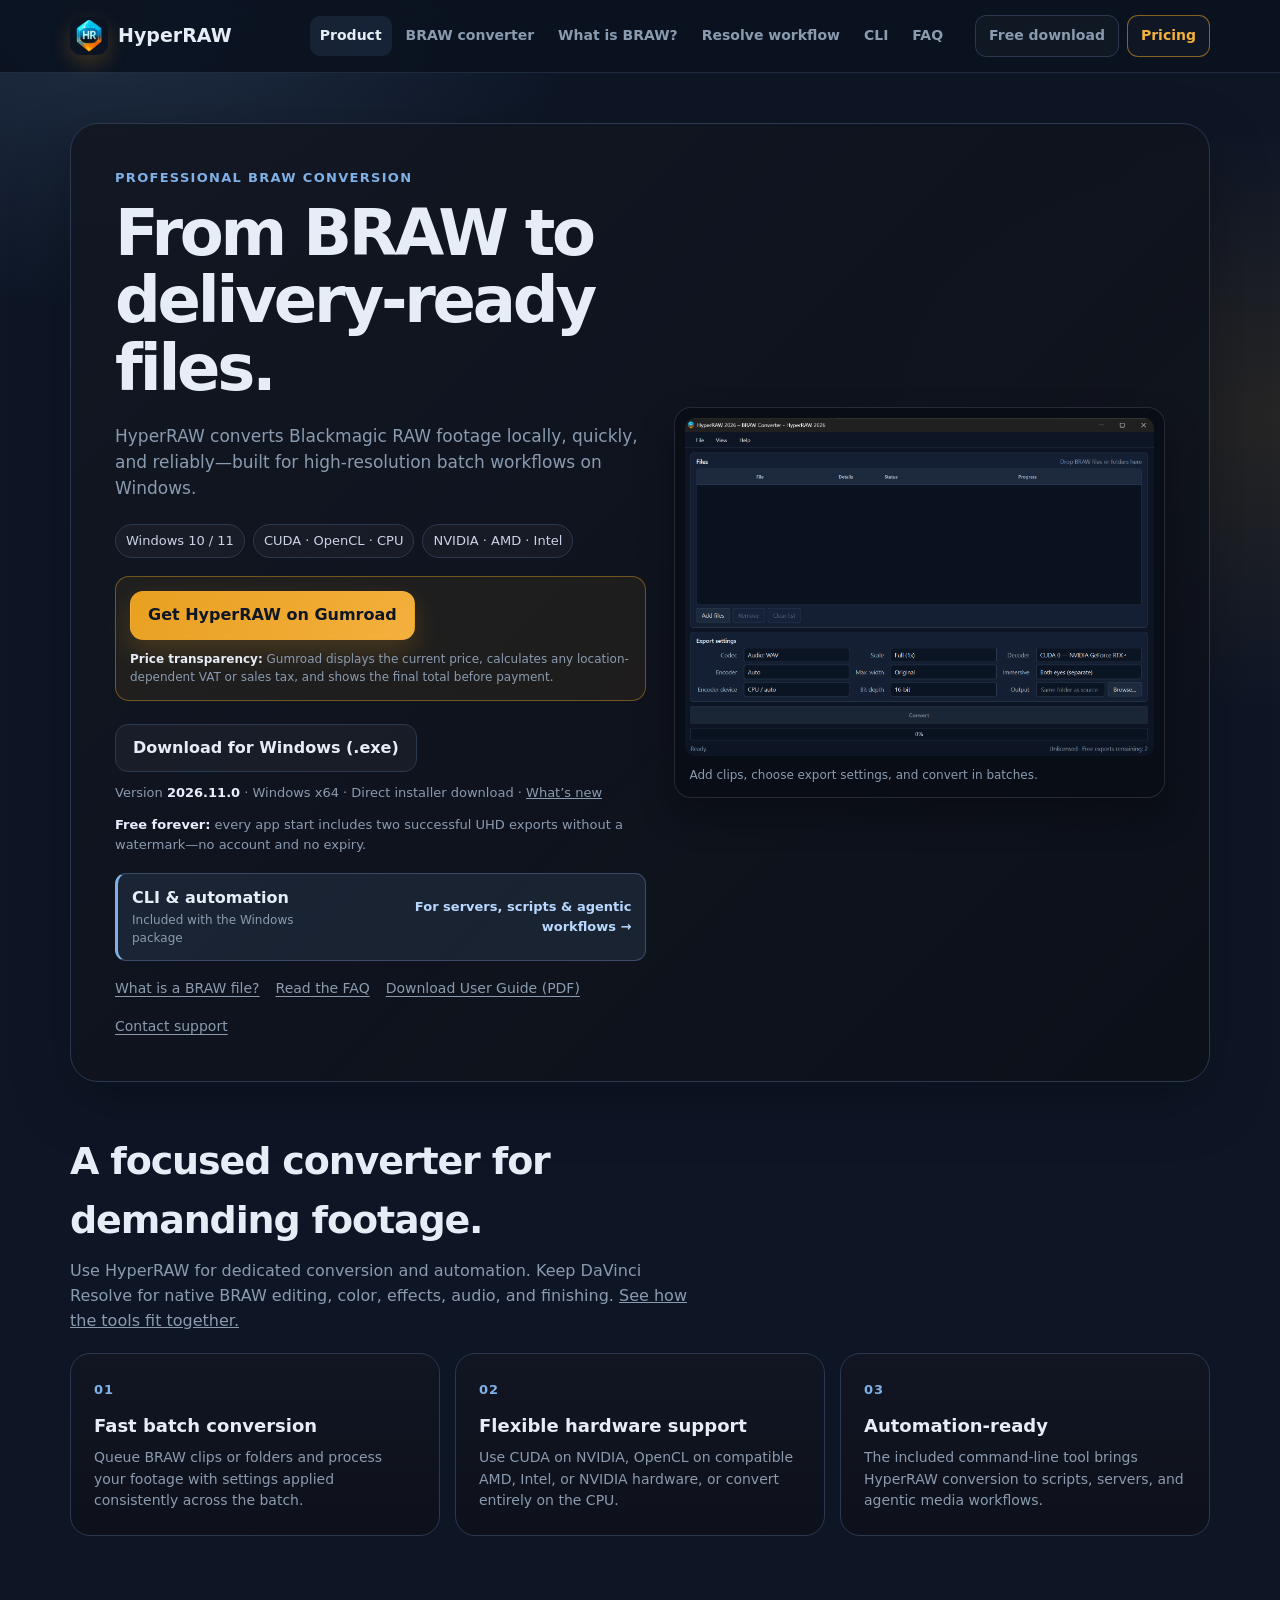
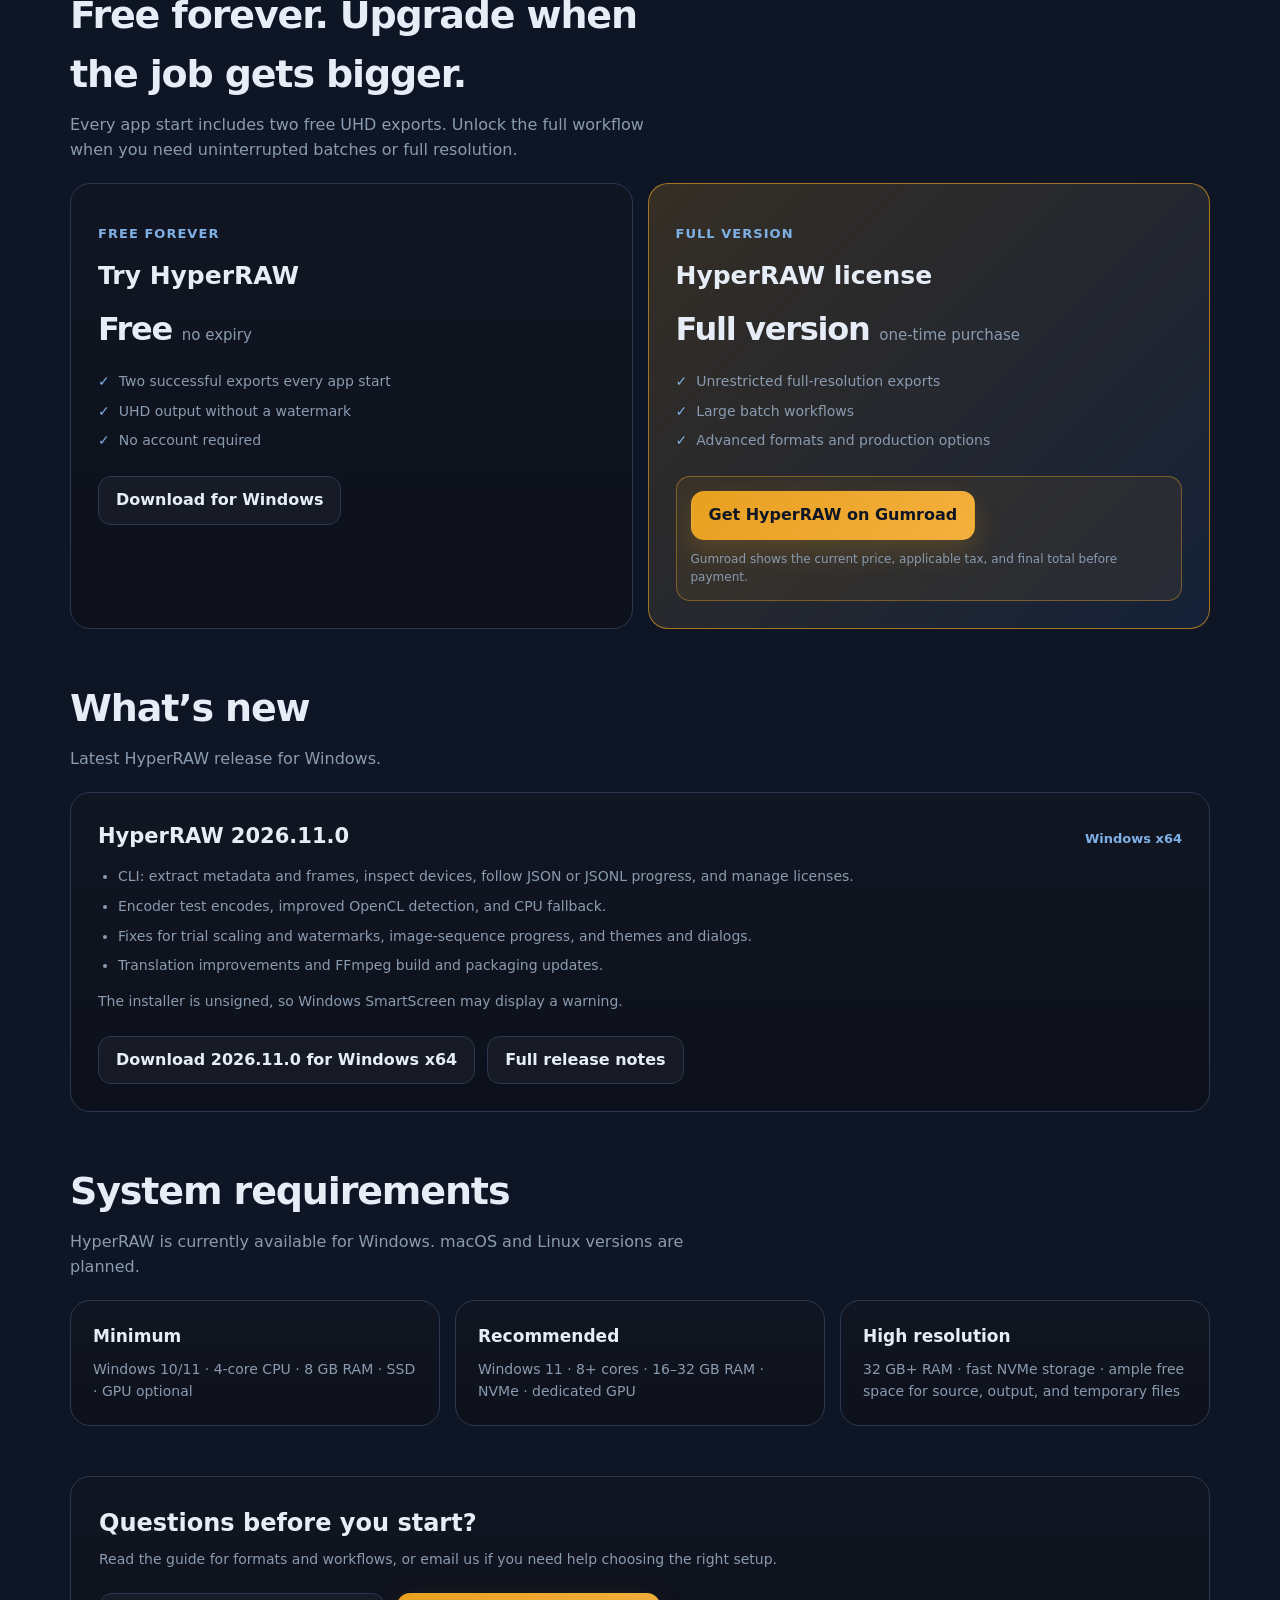
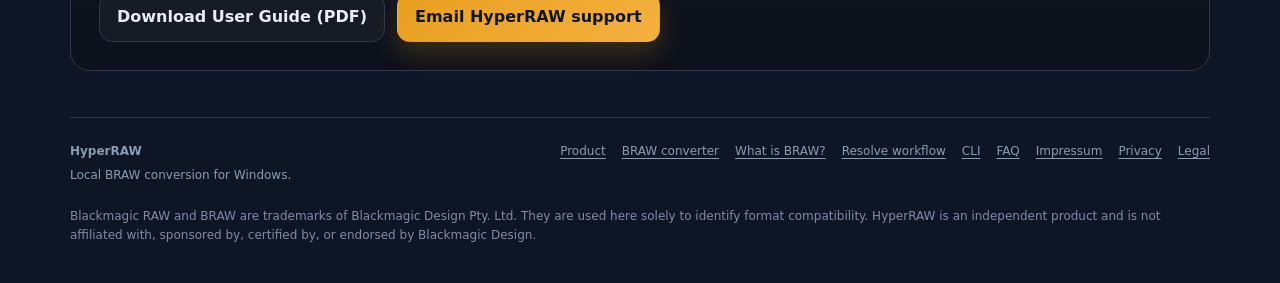
==== commit 664f5e04: "Update release downloads, contact details and sale notice" ====
--- a/index.html
+++ b/index.html
@@ -3,169 +3,316 @@
 <head>
   <meta charset="utf-8">
   <meta name="viewport" content="width=device-width, initial-scale=1">
-  <meta name="theme-color" content="#090e17">
-  <title>Noldaro — Independent Software for Media Workflows</title>
-  <meta name="description" content="Noldaro builds focused tools for filmmakers, post-production and technical media workflows. Explore HyperRAW, the open-source HyperCine project, and upcoming products.">
+  <title>HyperRAW – BRAW Converter for Windows</title>
+  <meta name="description" content="HyperRAW is a high-performance BRAW converter for Windows. Try it free for UHD conversions, or unlock full-resolution batch workflows through Gumroad.">
+  <meta name="author" content="HyperRAW">
   <meta name="robots" content="index,follow">
   <link rel="canonical" href="https://louis-0hrs.github.io/HyperRAW/">
+  <meta property="og:site_name" content="HyperRAW">
   <meta property="og:type" content="website">
-  <meta property="og:site_name" content="Noldaro">
-  <meta property="og:title" content="Noldaro — Tools for the Moving Image">
-  <meta property="og:description" content="Purpose-built software for media workflows. Meet HyperRAW, HyperCine and the tools in development.">
+  <meta property="og:locale" content="en_US">
+  <meta property="og:title" content="HyperRAW – BRAW Converter for Windows">
+  <meta property="og:description" content="Convert BRAW locally on Windows with free UHD exports, batch workflows, and an included command-line tool.">
   <meta property="og:url" content="https://louis-0hrs.github.io/HyperRAW/">
-  <meta name="twitter:card" content="summary">
-  <link rel="icon" href="noldaro-mark.svg" type="image/svg+xml">
-  <link rel="stylesheet" href="noldaro.css">
+  <meta property="og:image" content="https://louis-0hrs.github.io/HyperRAW/og-hyperraw.png">
+  <meta property="og:image:width" content="1200">
+  <meta property="og:image:height" content="630">
+  <meta property="og:image:alt" content="HyperRAW – From BRAW to delivery-ready files.">
+  <meta name="twitter:card" content="summary_large_image">
+  <meta name="twitter:title" content="HyperRAW – BRAW Converter for Windows">
+  <meta name="twitter:description" content="Convert BRAW locally on Windows with free UHD exports, batch workflows, and an included command-line tool.">
+  <meta name="twitter:image" content="https://louis-0hrs.github.io/HyperRAW/og-hyperraw.png">
+  <link rel="icon" type="image/png" href="HyperRAWlogo.png">
+  <link rel="apple-touch-icon" href="HyperRAWlogo.png">
+  <style>
+    :root {
+      --bg: #0e1626;
+      --surface: #16223a;
+      --surface-soft: #0a1220;
+      --text: #e6edf6;
+      --muted: #8a9bb0;
+      --line: #2b3850;
+      --accent: #e8a020;
+      --accent-2: #7fb0e6;
+      --radius: 20px;
+      --max: 1140px;
+    }
+    * { box-sizing: border-box; }
+    html { scroll-behavior: smooth; }
+    body {
+      margin: 0;
+      font-family: ui-sans-serif, system-ui, -apple-system, "Segoe UI", Roboto, Arial, sans-serif;
+      color: var(--text);
+      background:
+        radial-gradient(750px 500px at 9% 0%, rgba(127,176,230,.16), transparent 62%),
+        radial-gradient(650px 450px at 100% 12%, rgba(232,160,32,.11), transparent 65%),
+        var(--bg);
+      line-height: 1.55;
+    }
+    a { color: inherit; }
+    .wrap { width: min(calc(100% - 36px), var(--max)); margin: 0 auto; }
+    .topbar {
+      display: flex; align-items: center; justify-content: space-between; gap: 18px;
+      padding: 32px 0 22px;
+    }
+    .brand { display: inline-flex; align-items: center; gap: 12px; color: var(--text); text-decoration: none; font-size: 23px; font-weight: 760; }
+    .brand img { width: 42px; height: 42px; border-radius: 13px; box-shadow: 0 9px 22px rgba(232,160,32,.26); }
+    .status { color: var(--muted); border: 1px solid var(--line); border-radius: 999px; padding: 8px 13px; font-size: 14px; white-space: nowrap; }
+
+    .hero {
+      display: grid; grid-template-columns: 1.04fr .96fr; gap: 28px; align-items: center;
+      padding: clamp(26px, 3.5vw, 44px); border: 1px solid var(--line); border-radius: 28px;
+      background: linear-gradient(135deg, rgba(18,23,34,.93), rgba(11,15,23,.86));
+      box-shadow: 0 20px 60px rgba(0,0,0,.28);
+    }
+    .eyebrow { margin: 0 0 12px; color: var(--accent-2); font-size: 13px; font-weight: 760; letter-spacing: .1em; text-transform: uppercase; }
+    h1 { margin: 0; max-width: 12ch; font-size: clamp(39px, 5vw, 65px); line-height: 1.05; letter-spacing: -.05em; }
+    .lead { margin: 21px 0 0; max-width: 51ch; color: var(--muted); font-size: 17px; }
+    .tags { display: flex; flex-wrap: wrap; gap: 8px; margin-top: 22px; }
+    .tag { padding: 6px 10px; border: 1px solid var(--line); border-radius: 999px; color: #cbd3e8; background: rgba(255,255,255,.03); font-size: 13px; }
+    .actions { display: flex; flex-wrap: wrap; gap: 12px; margin-top: 23px; }
+    .button {
+      display: inline-flex; align-items: center; justify-content: center; min-height: 48px; padding: 11px 17px;
+      border: 1px solid var(--line); border-radius: 13px; background: rgba(255,255,255,.04); color: var(--text);
+      text-decoration: none; font-weight: 700; transition: transform .15s ease, border-color .15s ease, background .15s ease;
+    }
+    .button:hover { transform: translateY(-2px); border-color: rgba(255,255,255,.27); background: rgba(255,255,255,.08); }
+    .button.primary { border-color: transparent; color: #0e1626; background: linear-gradient(135deg, #e8a020, #f4b03e); box-shadow: 0 12px 27px rgba(232,160,32,.2); }
+    .button.primary:hover { background: linear-gradient(135deg, #f4b03e, #ffd06f); }
+    .button.primary s { opacity: .62; text-decoration-thickness: 1.5px; }
+    .hero-note { margin: 11px 0 0; color: var(--muted); font-size: 13px; }
+    .hero-note b { color: #e9edff; }
+    .cli-cta { display: flex; align-items: center; justify-content: space-between; gap: 16px; margin-top: 18px; padding: 12px 14px; border: 1px solid #3a4a68; border-left: 3px solid var(--accent-2); border-radius: 11px; background: rgba(127,176,230,.1); color: var(--text); text-decoration: none; }
+    .cli-cta:hover { border-color: var(--accent-2); background: rgba(127,176,230,.16); }
+    .cli-cta b, .cli-cta small { display: block; }
+    .cli-cta small { color: var(--muted); font-size: 12px; }
+    .cli-cta strong { color: #b8d8ff; font-size: 13px; text-align: right; }
+    .utility-links { display: flex; flex-wrap: wrap; gap: 16px; margin-top: 17px; font-size: 14px; color: var(--muted); }
+    .utility-links a { text-underline-offset: 3px; }
+    .product-shot { margin: 0; padding: 10px; border: 1px solid rgba(255,255,255,.12); border-radius: 17px; background: #090d16; box-shadow: 0 18px 34px rgba(0,0,0,.3); }
+    .product-shot img { display: block; width: 100%; height: auto; border-radius: 10px; }
+    .product-shot figcaption { padding: 10px 4px 2px; color: var(--muted); font-size: 12px; }
+    section { margin-top: 50px; }
+    .section-heading { max-width: 620px; margin-bottom: 20px; }
+    .section-heading h2 { margin: 0; font-size: clamp(28px, 3vw, 38px); letter-spacing: -.03em; }
+    .section-heading p { margin: 9px 0 0; color: var(--muted); }
+    .features { display: grid; grid-template-columns: repeat(3, 1fr); gap: 15px; }
+    .card { border: 1px solid var(--line); border-radius: var(--radius); background: linear-gradient(180deg, rgba(18,22,34,.9), rgba(13,16,25,.9)); }
+    .feature { padding: 23px; }
+    .feature-number { color: var(--accent-2); font-size: 13px; font-weight: 760; letter-spacing: .08em; }
+    .feature h3 { margin: 10px 0 7px; font-size: 18px; }
+    .feature p { margin: 0; color: var(--muted); font-size: 14px; }
+    .license-grid { display: grid; grid-template-columns: 1fr 1fr; gap: 15px; }
+    .license { padding: 27px; }
+    .license.featured { position: relative; overflow: hidden; border-color: rgba(232,160,32,.65); background: linear-gradient(135deg, rgba(232,160,32,.18), rgba(22,34,58,.94)); }
+    .plan-label { color: var(--accent-2); font-size: 13px; font-weight: 760; letter-spacing: .08em; text-transform: uppercase; }
+    .license h3 { margin: 8px 0; font-size: 25px; }
+    .price { margin: 10px 0 16px; font-size: 32px; font-weight: 800; letter-spacing: -.04em; }
+    .price span { color: var(--muted); font-size: 15px; font-weight: 500; letter-spacing: 0; }
+    .license ul { display: grid; gap: 8px; margin: 0 0 24px; padding: 0; list-style: none; color: var(--muted); font-size: 14px; }
+    .license li::before { content: "✓"; margin-right: 9px; color: var(--accent-2); font-weight: 800; }
+    .coupon {
+      display: grid; grid-template-columns: 1fr auto; gap: 8px; align-items: center;
+      margin-top: 12px; padding: 10px; border: 1px solid rgba(232,160,32,.42);
+      border-radius: 10px; background: rgba(10,18,32,.5);
+    }
+    .coupon-label { grid-column: 1 / -1; color: var(--muted); font-size: 12px; }
+    .coupon code { padding: 6px 8px; border-radius: 5px; color: #ffe4a9; background: rgba(232,160,32,.12); font-family: ui-monospace, SFMono-Regular, Consolas, monospace; font-size: 13px; font-weight: 700; }
+    .copy-code { border: 1px solid #4d6280; border-radius: 6px; padding: 6px 9px; color: var(--text); background: #202a3b; font: inherit; font-size: 12px; font-weight: 700; cursor: pointer; }
+    .copy-code:hover { border-color: var(--accent); color: var(--accent); }
+    .release { padding: 27px; }
+    .release-header { display: flex; align-items: baseline; justify-content: space-between; gap: 12px; flex-wrap: wrap; }
+    .release-header h3 { margin: 0; font-size: 21px; }
+    .release-header span { color: var(--accent-2); font-size: 13px; font-weight: 700; }
+    .release ul { display: grid; gap: 8px; padding-left: 20px; color: var(--muted); font-size: 14px; }
+    .release p { color: var(--muted); font-size: 14px; }
+    .release a { color: var(--text); text-underline-offset: 3px; }
+    .requirements { display: grid; grid-template-columns: repeat(3, 1fr); gap: 15px; }
+    .requirement { padding: 22px; }
+    .requirement h3 { margin: 0 0 10px; font-size: 17px; }
+    .requirement p { margin: 0; color: var(--muted); font-size: 14px; }
+    .support { display: flex; align-items: center; justify-content: space-between; gap: 25px; padding: 28px; }
+    .support h2 { margin: 0; font-size: 24px; }
+    .support p { margin: 7px 0 0; color: var(--muted); font-size: 14px; }
+    footer { display: flex; flex-wrap: wrap; justify-content: space-between; gap: 17px; margin-top: 46px; padding: 23px 0 38px; border-top: 1px solid var(--line); color: var(--muted); font-size: 12px; }
+    .platform-note { display: block; margin-top: 4px; color: #71829a; }
+    footer nav { display: flex; flex-wrap: wrap; gap: 14px; }
+    footer a { text-underline-offset: 3px; }
+    .legal { width: 100%; margin: 0; color: #818ba5; }
+    @media (max-width: 850px) {
+      .hero { grid-template-columns: 1fr; padding: 30px; }
+      .product-shot { max-width: 640px; }
+      .features, .requirements { grid-template-columns: 1fr; }
+      section { margin-top: 40px; }
+    }
+    @media (max-width: 580px) {
+      .wrap { width: min(calc(100% - 26px), var(--max)); }
+      .topbar { padding-top: 20px; }
+      .brand { font-size: 20px; }
+      .status { font-size: 12px; padding: 7px 9px; }
+      .hero { padding: 24px; border-radius: 22px; }
+      .license-grid { grid-template-columns: 1fr; }
+      .support { align-items: flex-start; flex-direction: column; }
+      .button { width: 100%; }
+      .cli-cta { align-items: flex-start; flex-direction: column; }
+      .cli-cta strong { text-align: left; }
+    }
+  </style>
+  <link rel="stylesheet" href="hyperraw.css">
+  <script src="sale.js" defer></script>
   <script type="application/ld+json">
   {
     "@context": "https://schema.org",
     "@graph": [
       {
         "@type": "WebSite",
-        "name": "Noldaro",
+        "@id": "https://louis-0hrs.github.io/HyperRAW/#website",
         "url": "https://louis-0hrs.github.io/HyperRAW/",
-        "description": "Independent software for media workflows",
+        "name": "HyperRAW",
+        "description": "A local BRAW converter for Windows with free UHD exports, batch workflows, and a command-line tool.",
         "inLanguage": "en"
       },
       {
-        "@type": "Brand",
-        "name": "Noldaro",
-        "url": "https://louis-0hrs.github.io/HyperRAW/"
+        "@type": "Organization",
+        "@id": "https://louis-0hrs.github.io/HyperRAW/#organization",
+        "name": "HyperRAW",
+        "url": "https://louis-0hrs.github.io/HyperRAW/",
+        "logo": {
+          "@type": "ImageObject",
+          "url": "https://louis-0hrs.github.io/HyperRAW/HyperRAWlogo.png"
+        },
+        "sameAs": ["https://github.com/louis-0hrs/HyperRAW"]
       }
     ]
   }
   </script>
 </head>
 <body>
-  <a class="skip-link" href="#main">Skip to content</a>
   <header class="site-header">
-    <div class="container topnav">
-      <a href="./" class="identity" aria-label="Noldaro home">
-        <span class="identity-mark" aria-hidden="true">N<span class="mark-dot">.</span></span>
-        <span>NOLDARO</span>
-      </a>
-      <nav aria-label="Main navigation" class="navlinks">
-        <a href="#software">Software</a>
-        <a href="#approach">Approach</a>
-        <a href="#about">About</a>
+    <div class="site-nav-shell">
+      <a class="site-brand" href="index.html" aria-label="HyperRAW home"><img src="HyperRAWlogo.png" alt="">HyperRAW</a>
+      <nav class="site-nav-links" aria-label="Primary navigation">
+        <a href="index.html" aria-current="page">Product</a>
+        <a href="braw-to-mp4.html">BRAW converter</a>
+        <a href="what-is-a-braw-file.html">What is BRAW?</a>
+        <a href="hyperraw-and-davinci-resolve.html">Resolve workflow</a>
+        <a href="cli.html">CLI</a>
+        <a href="faq.html">FAQ</a>
       </nav>
-      <a class="nav-cta" href="hyperraw.html">Explore HyperRAW <span aria-hidden="true">↗</span></a>
+      <div class="site-nav-actions">
+        <a href="https://github.com/louis-0hrs/HyperRAW/releases/download/v2026.11.0/HyperRAW_2026_Setup_2026.11.0_Winx64.exe">Free download</a>
+        <a href="#license">Pricing</a>
+      </div>
+      <details class="site-mobile-menu">
+        <summary>Menu</summary>
+        <nav class="site-mobile-links" aria-label="Mobile navigation">
+          <a href="index.html" aria-current="page">Product</a>
+          <a href="braw-to-mp4.html">BRAW converter</a>
+          <a href="what-is-a-braw-file.html">What is BRAW?</a>
+          <a href="hyperraw-and-davinci-resolve.html">Resolve workflow</a>
+          <a href="cli.html">CLI &amp; automation</a>
+          <a href="faq.html">FAQ</a>
+          <a href="https://github.com/louis-0hrs/HyperRAW/releases/download/v2026.11.0/HyperRAW_2026_Setup_2026.11.0_Winx64.exe">Free download</a>
+          <a href="#license">Pricing</a>
+        </nav>
+      </details>
     </div>
   </header>
-
-  <main id="main">
-    <section class="hero container" aria-labelledby="hero-title">
-      <div class="hero-copy">
-        <p class="kicker"><span class="live-pip" aria-hidden="true"></span> INDEPENDENT SOFTWARE STUDIO / MEDIA TOOLS</p>
-        <h1 id="hero-title">Less friction.<br><span>More flow.</span></h1>
-        <p class="hero-lead">Purpose-built software for demanding media workflows. From everyday conversion to experimental GPU engineering — tools designed to help creators get on with the work.</p>
-        <div class="hero-actions">
-          <a class="btn primary" href="#software">Explore the software <span aria-hidden="true">↗</span></a>
-          <a class="btn subtle" href="hyperraw.html">Meet HyperRAW <span aria-hidden="true">→</span></a>
+  <div class="wrap">
+    <main>
+
+
+      <section class="hero" aria-labelledby="hero-title">
+        <div>
+          <p class="eyebrow">Professional BRAW conversion</p>
+          <h1 id="hero-title">From BRAW to delivery-ready files.</h1>
+          <p class="lead">HyperRAW converts Blackmagic RAW footage locally, quickly, and reliably—built for high-resolution batch workflows on Windows.</p>
+          <div class="tags" aria-label="Product highlights"><span class="tag">Windows 10 / 11</span><span class="tag">CUDA · OpenCL · CPU</span><span class="tag">NVIDIA · AMD · Intel</span></div>
+          <div class="purchase-offer" aria-label="HyperRAW license offer">
+            <p class="offer-sale" data-black-friday hidden><strong>Black Friday: 25% off HyperRAW</strong><br>November 26–30, 2026 (CET). Automatically applied on Gumroad during the sale. Code: <code>BLACKFRIDAY26</code></p>
+            <div class="offer-actions">
+              <a class="button primary" href="https://haldoro.gumroad.com/l/HyperRAW?utm_source=hyperraw-site&amp;utm_medium=organic&amp;utm_campaign=homepage" target="_blank" rel="noopener">Get HyperRAW on Gumroad</a>
+            </div>
+            <p class="offer-tax"><strong>Price transparency:</strong> Gumroad displays the current price, calculates any location-dependent VAT or sales tax, and shows the final total before payment.</p>
+          </div>
+          <div class="actions">
+            <a class="button" href="https://github.com/louis-0hrs/HyperRAW/releases/download/v2026.11.0/HyperRAW_2026_Setup_2026.11.0_Winx64.exe">Download for Windows (.exe)</a>
+          </div>
+          <p class="hero-note">Version <b>2026.11.0</b> · Windows x64 · Direct installer download · <a href="#changelog">What’s new</a></p>
+          <p class="hero-note"><b>Free forever:</b> every app start includes two successful UHD exports without a watermark—no account and no expiry.</p>
+          <a class="cli-cta" href="cli.html"><span><b>CLI &amp; automation</b><small>Included with the Windows package</small></span><strong>For servers, scripts &amp; agentic workflows →</strong></a>
+          <div class="utility-links"><a href="what-is-a-braw-file.html">What is a BRAW file?</a><a href="faq.html">Read the FAQ</a><a href="https://github.com/louis-0hrs/HyperRAW/releases/download/v2026.11.0/HyperRAW_2026_User_Guide_EN.pdf">Download User Guide (PDF)</a><a href="mailto:HyperRAW.app@gmail.com">Contact support</a></div>
         </div>
-        <div class="hero-meta"><span>Built for real footage</span><span>Local-first thinking</span><span>Performance-minded</span></div>
-      </div>
-      <div class="hero-art" role="img" aria-label="Abstract diagram showing raw media, processing and final delivery linked in a media workflow">
-        <div class="art-grid" aria-hidden="true"></div>
-        <div class="art-topline"><span>WORKFLOW / 001</span><span>MEDIA ENGINEERING</span></div>
-        <div class="art-center">
-          <span class="art-overline">SIMPLIFY THE COMPLEX</span>
-          <span class="art-monogram">N<span>.</span></span>
-          <span class="art-dash"></span>
-          <span class="art-sub">MAKE THE WORK FLOW.</span>
+        <figure class="product-shot">
+          <img src="HyperRAW-2026-interface.png" alt="HyperRAW 2026 on Windows, showing the BRAW file queue and export settings" width="1556" height="1124">
+          <figcaption>Add clips, choose export settings, and convert in batches.</figcaption>
+        </figure>
+      </section>
+
+      <section aria-labelledby="why-title">
+        <div class="section-heading"><h2 id="why-title">A focused converter for demanding footage.</h2><p>Use HyperRAW for dedicated conversion and automation. Keep DaVinci Resolve for native BRAW editing, color, effects, audio, and finishing. <a href="hyperraw-and-davinci-resolve.html">See how the tools fit together.</a></p></div>
+        <div class="features">
+          <article class="card feature"><span class="feature-number">01</span><h3>Fast batch conversion</h3><p>Queue BRAW clips or folders and process your footage with settings applied consistently across the batch.</p></article>
+          <article class="card feature"><span class="feature-number">02</span><h3>Flexible hardware support</h3><p>Use CUDA on NVIDIA, OpenCL on compatible AMD, Intel, or NVIDIA hardware, or convert entirely on the CPU.</p></article>
+          <article class="card feature"><span class="feature-number">03</span><h3>Automation-ready</h3><p>The included command-line tool brings HyperRAW conversion to scripts, servers, and agentic media workflows.</p></article>
         </div>
-        <div class="pipeline" aria-hidden="true">
-          <div><small>01</small><strong>INGEST</strong></div>
-          <span class="pipe-line"></span>
-          <div><small>02</small><strong>PROCESS</strong></div>
-          <span class="pipe-line"></span>
-          <div><small>03</small><strong>DELIVER</strong></div>
+      </section>
+
+      <section id="license" aria-labelledby="license-title">
+        <div class="section-heading"><h2 id="license-title">Free forever. Upgrade when the job gets bigger.</h2><p>Every app start includes two free UHD exports. Unlock the full workflow when you need uninterrupted batches or full resolution.</p></div>
+        <div class="license-grid">
+          <article class="card license"><p class="plan-label">Free forever</p><h3>Try HyperRAW</h3><p class="price">Free <span>no expiry</span></p><ul><li>Two successful exports every app start</li><li>UHD output without a watermark</li><li>No account required</li></ul><a class="button" href="https://github.com/louis-0hrs/HyperRAW/releases/download/v2026.11.0/HyperRAW_2026_Setup_2026.11.0_Winx64.exe">Download for Windows</a></article>
+          <article class="card license featured">
+            <p class="plan-label">Full version</p>
+            <h3>HyperRAW license</h3>
+            <p class="price">Full version <span>one-time purchase</span></p>
+            <ul><li>Unrestricted full-resolution exports</li><li>Large batch workflows</li><li>Advanced formats and production options</li></ul>
+            <div class="purchase-offer compact" aria-label="HyperRAW license offer">
+              <p class="offer-sale" data-black-friday hidden><strong>Black Friday: 25% off HyperRAW</strong><br>November 26–30, 2026 (CET). Automatically applied on Gumroad during the sale. Code: <code>BLACKFRIDAY26</code></p>
+              <div class="offer-actions">
+                <a class="button primary" href="https://haldoro.gumroad.com/l/HyperRAW?utm_source=hyperraw-site&amp;utm_medium=organic&amp;utm_campaign=homepage" target="_blank" rel="noopener">Get HyperRAW on Gumroad</a>
+              </div>
+              <p class="offer-tax">Gumroad shows the current price, applicable tax, and final total before payment.</p>
+            </div>
+          </article>
         </div>
-      </div>
-    </section>
-
-    <section id="software" class="section container" aria-labelledby="software-title">
-      <div class="section-top">
-        <div><p class="section-index">01 / SOFTWARE</p><h2 id="software-title">Small tools. Serious work.</h2></div>
-        <p>Independent products built around a common idea: remove unnecessary steps, use the hardware well, and stay focused on the job.</p>
-      </div>
-
-      <article class="featured-product" aria-labelledby="raw-title">
-        <div class="featured-copy">
-          <div class="card-status"><span class="status-dot" aria-hidden="true"></span> AVAILABLE / WINDOWS</div>
-          <p class="product-category">VIDEO CONVERSION · 01</p>
-          <h3 id="raw-title">Hyper<span>RAW</span></h3>
-          <p class="product-lead">From Blackmagic RAW to delivery-ready files.</p>
-          <p>Local BRAW conversion with batch processing, GPU acceleration options and an included command-line tool. A practical path from camera originals to the formats your workflow needs.</p>
-          <div class="feature-chips"><span>BRAW workflows</span><span>Batch conversion</span><span>CLI automation</span></div>
-          <div class="product-actions">
-            <a class="btn primary" href="hyperraw.html">Explore HyperRAW <span aria-hidden="true">↗</span></a>
-            <a class="text-link" href="https://github.com/louis-0hrs/HyperRAW/releases">Free Windows download <span aria-hidden="true">→</span></a>
-          </div>
+      </section>
+
+      <section id="changelog" aria-labelledby="changelog-title">
+        <div class="section-heading"><h2 id="changelog-title">What’s new</h2><p>Latest HyperRAW release for Windows.</p></div>
+        <article class="card release">
+          <div class="release-header"><h3>HyperRAW 2026.11.0</h3><span>Windows x64</span></div>
+          <ul>
+            <li>CLI: extract metadata and frames, inspect devices, follow JSON or JSONL progress, and manage licenses.</li>
+            <li>Encoder test encodes, improved OpenCL detection, and CPU fallback.</li>
+            <li>Fixes for trial scaling and watermarks, image-sequence progress, and themes and dialogs.</li>
+            <li>Translation improvements and FFmpeg build and packaging updates.</li>
+          </ul>
+          <p>The installer is unsigned, so Windows SmartScreen may display a warning.</p>
+          <div class="actions"><a class="button" href="https://github.com/louis-0hrs/HyperRAW/releases/download/v2026.11.0/HyperRAW_2026_Setup_2026.11.0_Winx64.exe">Download 2026.11.0 for Windows x64</a><a class="button" href="https://github.com/louis-0hrs/HyperRAW/releases/tag/v2026.11.0">Full release notes</a></div>
+        </article>
+      </section>
+
+      <section aria-labelledby="requirements-title">
+        <div class="section-heading"><h2 id="requirements-title">System requirements</h2><p>HyperRAW is currently available for Windows. macOS and Linux versions are planned.</p></div>
+        <div class="requirements">
+          <article class="card requirement"><h3>Minimum</h3><p>Windows 10/11 · 4-core CPU · 8 GB RAM · SSD · GPU optional</p></article>
+          <article class="card requirement"><h3>Recommended</h3><p>Windows 11 · 8+ cores · 16–32 GB RAM · NVMe · dedicated GPU</p></article>
+          <article class="card requirement"><h3>High resolution</h3><p>32 GB+ RAM · fast NVMe storage · ample free space for source, output, and temporary files</p></article>
         </div>
-        <div class="product-visual">
-          <div class="screen-header"><span>HYPERRAW / WORKSPACE</span><span>CONVERSION</span></div>
-          <img src="HyperRAW-2026-interface.png" alt="Screenshot of the HyperRAW desktop conversion interface with file queue and export settings" width="1556" height="1124" loading="lazy">
-          <p>Actual HyperRAW application interface</p>
-        </div>
-      </article>
-
-      <div class="product-grid">
-        <article class="product-card">
-          <div class="product-card-head"><span class="product-glyph cine" aria-hidden="true">C</span><span class="state">OPEN SOURCE · ACTIVE DEVELOPMENT</span></div>
-          <p class="product-category">CODEC ENGINEERING · 02</p>
-          <h3>HyperCine</h3>
-          <p>GPU-focused engineering around the CineForm codec. An open-source project exploring efficient decoding, encoding and modern hardware workflows.</p>
-          <a class="text-link" href="https://github.com/louis-0hrs/HyperCine">View project on GitHub <span aria-hidden="true">↗</span></a>
-        </article>
-        <article class="product-card">
-          <div class="product-card-head"><span class="product-glyph sr" aria-hidden="true">S</span><span class="state muted-state">IN DEVELOPMENT</span></div>
-          <p class="product-category">IMAGE PROCESSING · 03</p>
-          <h3>HyperSR</h3>
-          <p>Lightweight, multi-frame super-resolution research with an emphasis on temporal stability, efficient inference and modest GPU memory requirements.</p>
-          <span class="coming-note">Development project — not available to download</span>
-        </article>
-        <article class="product-card">
-          <div class="product-card-head"><span class="product-glyph crop" aria-hidden="true">⤢</span><span class="state muted-state">IN DEVELOPMENT</span></div>
-          <p class="product-category">VIDEO WORKFLOW · 04</p>
-          <h3>HyperCrop</h3>
-          <p>A streamlined desktop workflow for framing, cropping and exporting footage without the overhead of a full editing suite.</p>
-          <span class="coming-note">Development project — not available to download</span>
-        </article>
-        <article class="product-card">
-          <div class="product-card-head"><span class="product-glyph quick" aria-hidden="true">Q</span><span class="state muted-state">IN DEVELOPMENT</span></div>
-          <p class="product-category">CREATIVE EFFECTS · 05</p>
-          <h3>HyperQuick</h3>
-          <p>A developing collection of focused video effects and processing components for creative post-production workflows.</p>
-          <span class="coming-note">Development project — not available to download</span>
-        </article>
-      </div>
-      <p class="roadmap-note">Other experiments and utilities are part of the broader Noldaro roadmap. Product status and availability are shown separately — work in progress is not a release announcement.</p>
-    </section>
-
-    <section id="approach" class="section container approach-section" aria-labelledby="approach-title">
-      <div class="section-top">
-        <div><p class="section-index">02 / APPROACH</p><h2 id="approach-title">Engineered for the workflow.</h2></div>
-        <p>Tools should serve the process — not force the process to revolve around the tool.</p>
-      </div>
-      <div class="principles">
-        <article><span class="number">01</span><h3>Focused by design.</h3><p>Clear jobs, useful controls, and no unnecessary complexity just to fill a feature list.</p></article>
-        <article><span class="number">02</span><h3>Hardware matters.</h3><p>Practical acceleration and efficient pipelines are core engineering priorities, not just marketing labels.</p></article>
-        <article><span class="number">03</span><h3>Built in the open, when it fits.</h3><p>Some products are distributed commercially. Others, like HyperCine, are developed as open-source engineering projects.</p></article>
-      </div>
-    </section>
-
-    <section id="about" class="container about-section" aria-labelledby="about-title">
-      <div><p class="section-index">03 / NOLDARO</p><h2 id="about-title">Media software, made with purpose.</h2></div>
-      <div><p>Noldaro is the umbrella brand for a growing family of independent media tools. The products cover different parts of production and post-production, with a shared focus on speed, control and straightforward workflows.</p>
-      <p>Start with <a href="hyperraw.html">HyperRAW</a> if you need BRAW conversion, or explore the <a href="https://github.com/louis-0hrs/HyperCine">HyperCine repository</a> to follow the open-source codec work.</p></div>
-    </section>
-  </main>
-
-  <footer class="footer container">
-    <div class="footer-brand"><a href="./" class="identity"><span class="identity-mark" aria-hidden="true">N<span class="mark-dot">.</span></span><span>NOLDARO</span></a><p>Independent tools for the moving image.</p></div>
-    <nav aria-label="Footer navigation"><a href="#software">Software</a><a href="hyperraw.html">HyperRAW</a><a href="https://github.com/louis-0hrs/HyperCine">HyperCine</a><a href="impressum.html">Impressum</a><a href="privacy.html">Privacy</a><a href="legal.html">Legal</a></nav>
-    <p class="footer-disclaimer">Noldaro is a product brand; legal provider information is available in the Impressum. Product names and trademarks belong to their respective owners. Blackmagic RAW is a trademark of Blackmagic Design Pty. Ltd.; HyperRAW is not affiliated with Blackmagic Design.</p>
+      </section>
+
+      <section class="card support" aria-labelledby="support-title">
+        <div><h2 id="support-title">Questions before you start?</h2><p>Read the guide for formats and workflows, or email us if you need help choosing the right setup.</p><div class="actions"><a class="button" href="https://github.com/louis-0hrs/HyperRAW/releases/download/v2026.11.0/HyperRAW_2026_User_Guide_EN.pdf">Download User Guide (PDF)</a><a class="button primary" href="mailto:HyperRAW.app@gmail.com?subject=HyperRAW%20question">Email HyperRAW support</a></div></div>
+      </section>
+    </main>
+
+  </div>
+  <footer class="site-footer">
+    <div><strong>HyperRAW</strong><p>Local BRAW conversion for Windows.</p></div>
+    <nav class="site-footer-links" aria-label="Footer navigation"><a href="index.html">Product</a><a href="braw-to-mp4.html">BRAW converter</a><a href="what-is-a-braw-file.html">What is BRAW?</a><a href="hyperraw-and-davinci-resolve.html">Resolve workflow</a><a href="cli.html">CLI</a><a href="faq.html">FAQ</a><a href="impressum.html">Impressum</a><a href="privacy.html">Privacy</a><a href="legal.html">Legal</a></nav>
+    <p class="site-footer-legal">Blackmagic RAW and BRAW are trademarks of Blackmagic Design Pty. Ltd. They are used here solely to identify format compatibility. HyperRAW is an independent product and is not affiliated with, sponsored by, certified by, or endorsed by Blackmagic Design.</p>
   </footer>
+
 </body>
 </html>
--- a/hyperraw.css
+++ b/hyperraw.css
@@ -0,0 +1,285 @@
+/* HyperRAW shared visual language — aligned with the desktop application UI. */
+:root {
+  --bg: #0e1626;
+  --panel: #16223a;
+  --panel2: #0a1220;
+  --surface: #16223a;
+  --surface-soft: #0a1220;
+  --text: #e6edf6;
+  --muted: #8a9bb0;
+  --line: #2b3850;
+  --accent: #e8a020;
+  --accent2: #7fb0e6;
+  --accent-2: #7fb0e6;
+}
+
+body {
+  background-color: var(--bg) !important;
+}
+
+a:focus-visible {
+  outline: 2px solid var(--accent);
+  outline-offset: 3px;
+}
+
+/* Shared site navigation */
+.site-header {
+  display: block;
+  position: sticky;
+  top: 0;
+  z-index: 100;
+  width: 100%;
+  padding: 0;
+  border-bottom: 1px solid rgba(127, 176, 230, .16);
+  background: rgba(10, 18, 32, .9);
+  backdrop-filter: blur(16px);
+}
+
+.site-nav-shell {
+  display: flex;
+  align-items: center;
+  gap: 22px;
+  width: min(calc(100% - 36px), 1140px);
+  min-height: 72px;
+  margin: 0 auto;
+}
+
+.site-brand {
+  display: inline-flex;
+  flex: 0 0 auto;
+  align-items: center;
+  gap: 10px;
+  color: var(--text);
+  font-size: 19px;
+  font-weight: 800;
+  text-decoration: none;
+}
+
+.site-brand img {
+  width: 38px;
+  height: 38px;
+  border-radius: 11px;
+  box-shadow: 0 8px 20px rgba(232, 160, 32, .22);
+}
+
+.site-nav-links {
+  display: flex;
+  align-items: center;
+  gap: 4px;
+  margin-left: auto;
+}
+
+.site-nav-links a,
+.site-nav-actions a,
+.site-mobile-links a {
+  color: var(--muted);
+  font-size: 14px;
+  font-weight: 650;
+  text-decoration: none;
+}
+
+.site-nav-links a {
+  padding: 9px 10px;
+  border-radius: 10px;
+}
+
+.site-nav-links a:hover,
+.site-nav-links a[aria-current="page"] {
+  background: rgba(127, 176, 230, .1);
+  color: var(--text);
+}
+
+.site-nav-actions {
+  display: flex;
+  align-items: center;
+  gap: 8px;
+}
+
+.site-nav-actions a {
+  min-height: 40px;
+  padding: 9px 13px;
+  border: 1px solid var(--line);
+  border-radius: 11px;
+  background: rgba(255, 255, 255, .025);
+}
+
+.site-nav-actions a:last-child {
+  border-color: rgba(232, 160, 32, .55);
+  color: #f4b03e;
+}
+
+.site-mobile-menu {
+  display: none;
+  margin-left: auto;
+}
+
+.site-mobile-menu summary {
+  padding: 9px 12px;
+  border: 1px solid var(--line);
+  border-radius: 10px;
+  color: var(--text);
+  cursor: pointer;
+  font-size: 14px;
+  font-weight: 750;
+  list-style: none;
+}
+
+.site-mobile-menu summary::-webkit-details-marker {
+  display: none;
+}
+
+.site-mobile-links {
+  position: absolute;
+  top: 64px;
+  right: 13px;
+  left: 13px;
+  display: grid;
+  gap: 4px;
+  padding: 12px;
+  border: 1px solid var(--line);
+  border-radius: 14px;
+  background: #101a2c;
+  box-shadow: 0 18px 42px rgba(0, 0, 0, .36);
+}
+
+.site-mobile-links a {
+  padding: 11px 12px;
+  border-radius: 9px;
+}
+
+.site-mobile-links a:hover,
+.site-mobile-links a[aria-current="page"] {
+  background: rgba(127, 176, 230, .1);
+  color: var(--text);
+}
+
+/* Reusable purchase disclosure */
+.purchase-offer {
+  display: grid;
+  gap: 10px;
+  width: 100%;
+  margin-top: 18px;
+  padding: 14px;
+  border: 1px solid rgba(232, 160, 32, .42);
+  border-radius: 14px;
+  background: rgba(232, 160, 32, .075);
+}
+
+.purchase-offer.compact {
+  margin-top: 12px;
+}
+
+.offer-actions {
+  display: flex;
+  flex-wrap: wrap;
+  align-items: stretch;
+  gap: 9px;
+}
+
+.offer-actions .button,
+.offer-actions .btn {
+  margin: 0;
+}
+
+.offer-tax {
+  margin: 0;
+  color: var(--muted);
+  font-size: 12px;
+  line-height: 1.5;
+}
+
+.offer-tax strong {
+  color: var(--text);
+}
+
+.offer-sale {
+  margin: 0;
+  color: var(--text);
+  font-size: 13px;
+  line-height: 1.5;
+}
+
+.offer-sale strong { color: #ffe4a9; }
+.offer-sale code { color: #ffe4a9; overflow-wrap: anywhere; }
+
+.site-footer {
+  display: grid;
+  grid-template-columns: minmax(190px, .8fr) minmax(260px, 1.2fr);
+  gap: 18px 30px;
+  width: min(calc(100% - 36px), 1140px);
+  margin: 46px auto 0;
+  padding: 24px 0 38px;
+  border-top: 1px solid var(--line);
+  color: var(--muted);
+  font-size: 12px;
+}
+
+.site-footer p {
+  margin: 5px 0 0;
+}
+
+.site-footer-links {
+  display: flex;
+  flex-wrap: wrap;
+  justify-content: flex-end;
+  gap: 9px 16px;
+}
+
+.site-footer-links a {
+  color: var(--muted);
+  text-underline-offset: 3px;
+}
+
+.site-footer-legal {
+  grid-column: 1 / -1;
+  margin: 0;
+  color: #818ba5;
+}
+
+@media (max-width: 1000px) {
+  .site-nav-links,
+  .site-nav-actions {
+    display: none;
+  }
+
+  .site-mobile-menu {
+    display: block;
+  }
+}
+
+@media (max-width: 640px) {
+  .site-nav-shell,
+  .site-footer {
+    width: min(calc(100% - 26px), 1140px);
+  }
+
+  .site-nav-shell {
+    min-height: 64px;
+  }
+
+  .site-brand img {
+    width: 34px;
+    height: 34px;
+  }
+
+  .offer-actions {
+    display: grid;
+  }
+
+  .offer-actions .button,
+  .offer-actions .btn {
+    width: 100%;
+  }
+
+  .site-footer {
+    grid-template-columns: 1fr;
+  }
+
+  .site-footer-links {
+    justify-content: flex-start;
+  }
+
+  .site-footer-legal {
+    grid-column: auto;
+  }
+}
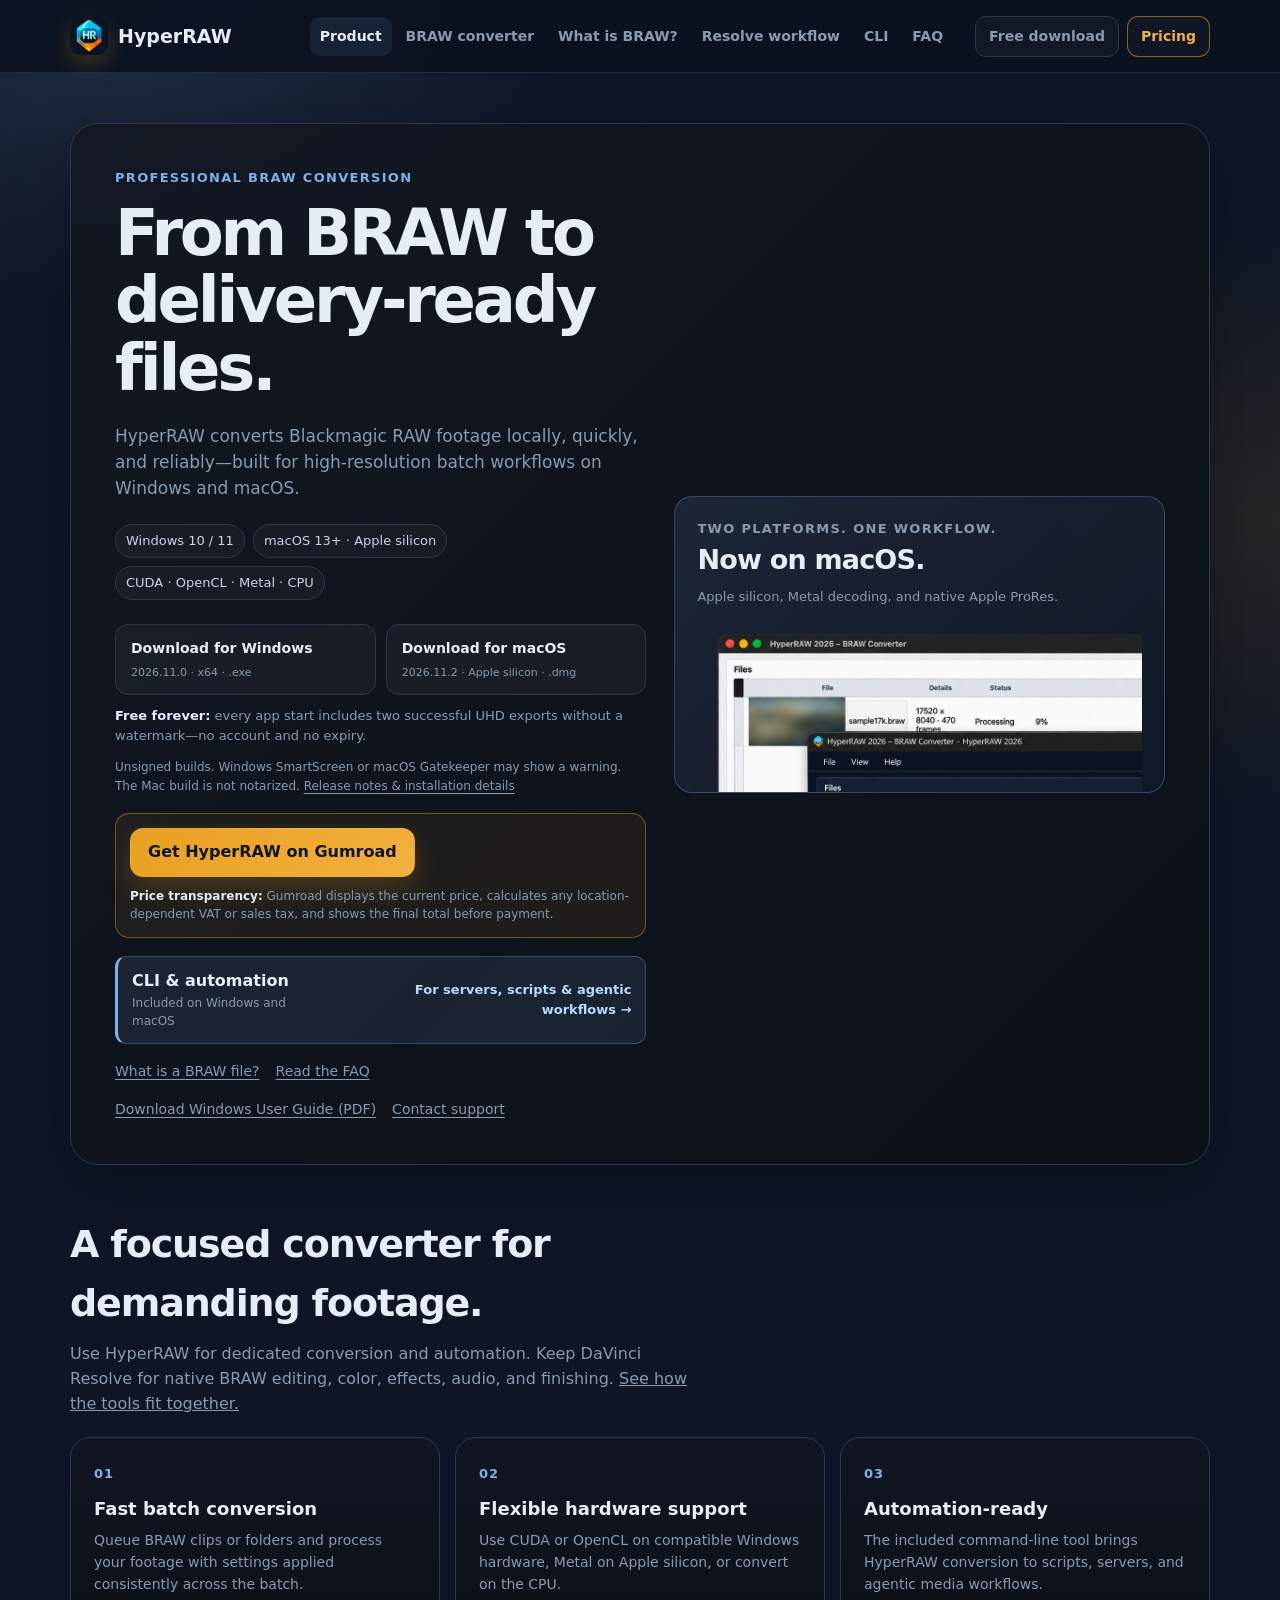
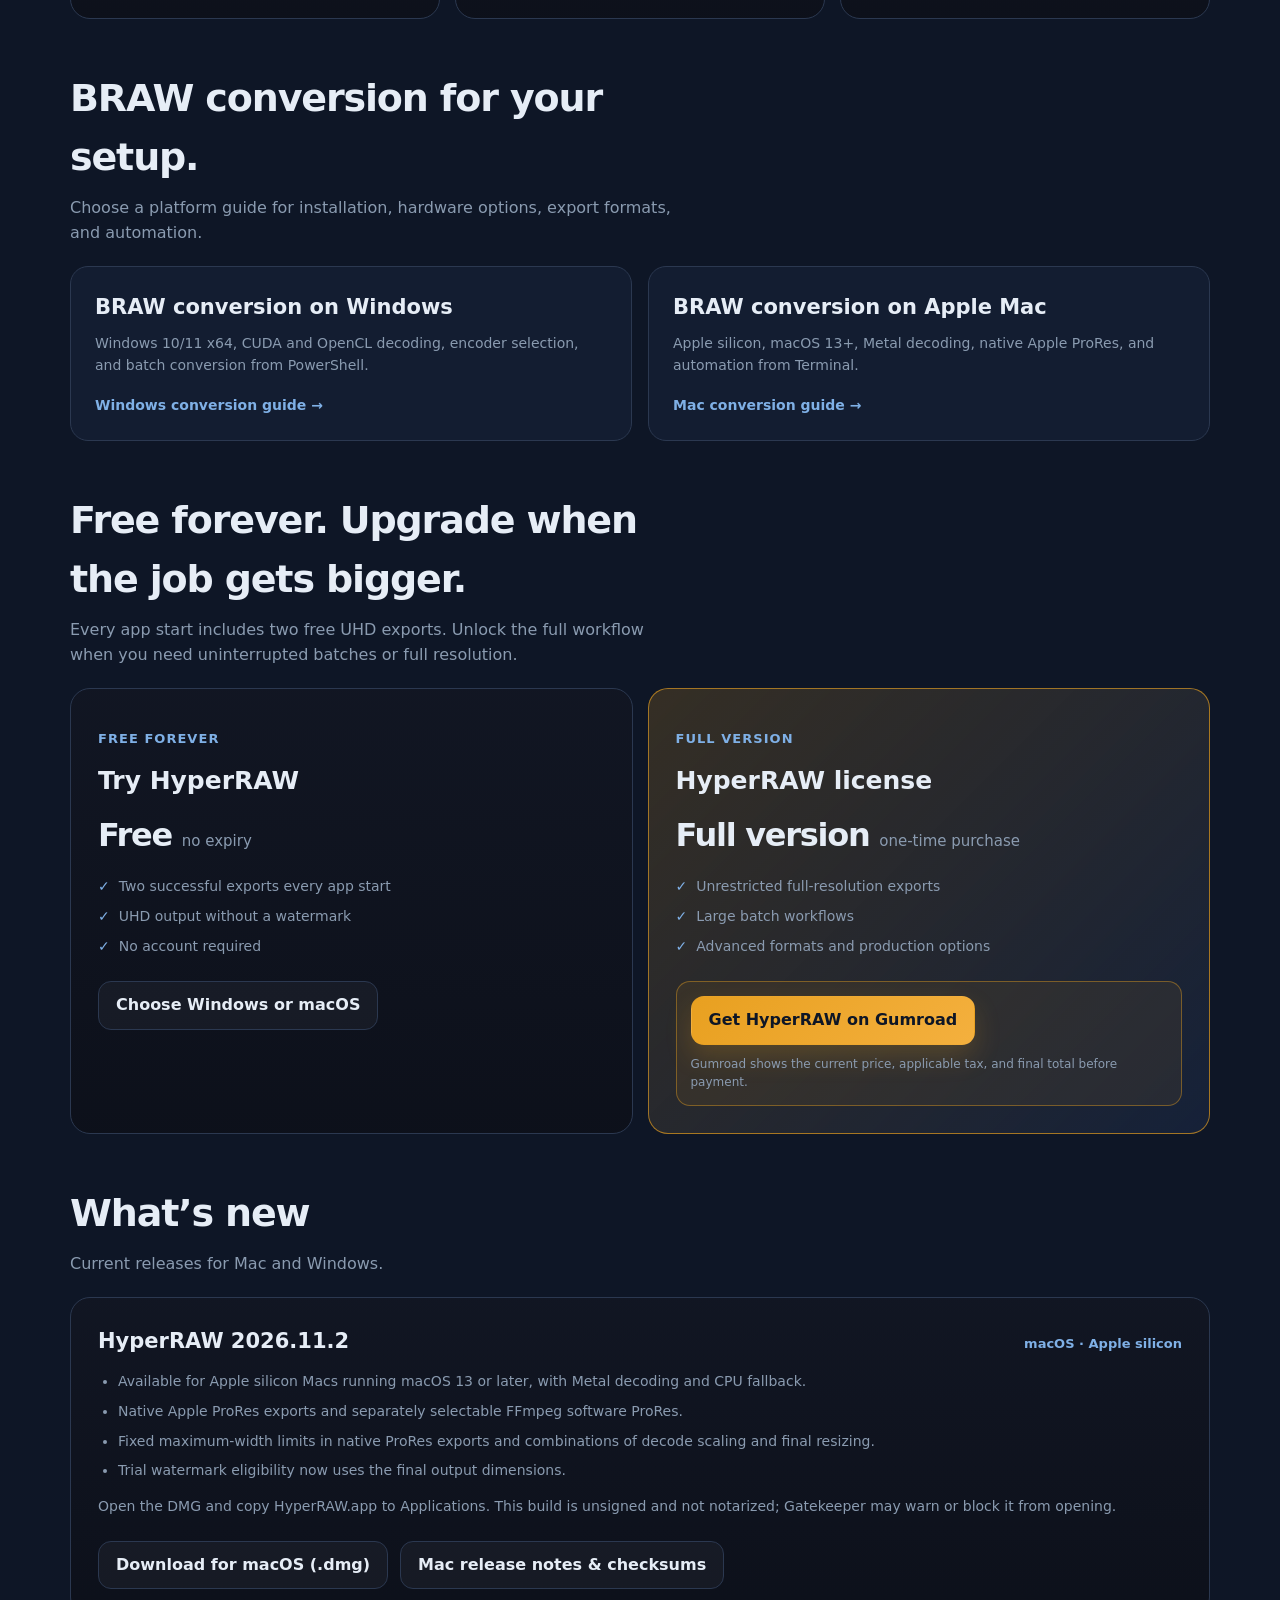
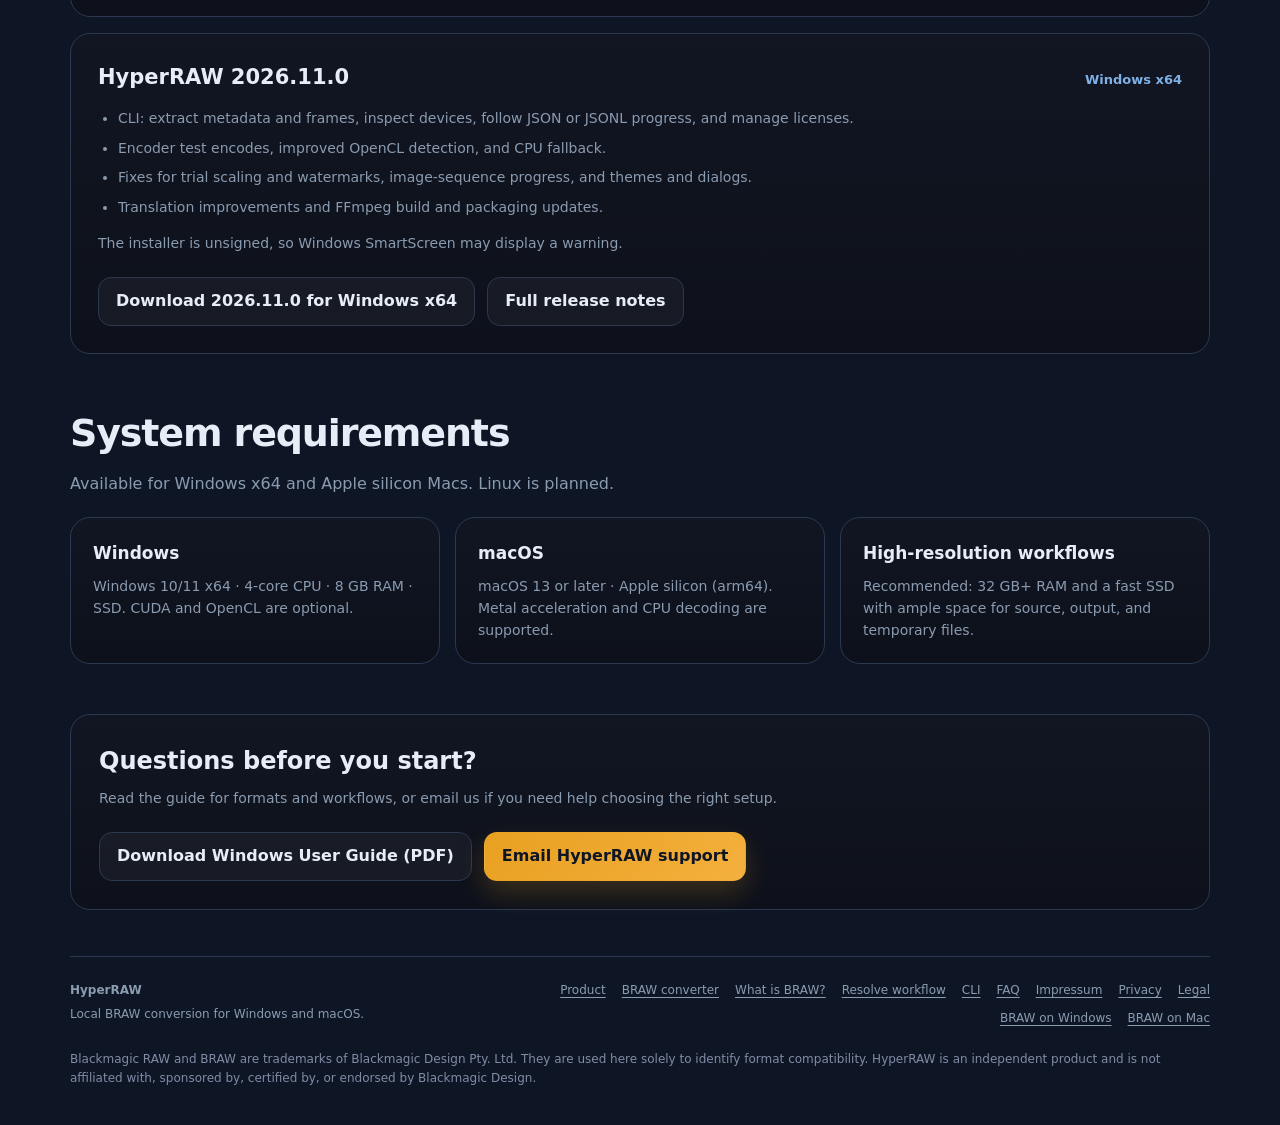
==== commit 57197bda: "Add macOS release and platform conversion guides" ====
--- a/index.html
+++ b/index.html
@@ -3,24 +3,24 @@
 <head>
   <meta charset="utf-8">
   <meta name="viewport" content="width=device-width, initial-scale=1">
-  <title>HyperRAW – BRAW Converter for Windows</title>
-  <meta name="description" content="HyperRAW is a high-performance BRAW converter for Windows. Try it free for UHD conversions, or unlock full-resolution batch workflows through Gumroad.">
+  <title>HyperRAW – BRAW Converter for Windows &amp; macOS</title>
+  <meta name="description" content="HyperRAW converts BRAW on Windows and Apple silicon Macs. Download for free UHD exports, fast batch workflows, native Apple ProRes, and CLI automation.">
   <meta name="author" content="HyperRAW">
   <meta name="robots" content="index,follow">
   <link rel="canonical" href="https://louis-0hrs.github.io/HyperRAW/">
   <meta property="og:site_name" content="HyperRAW">
   <meta property="og:type" content="website">
   <meta property="og:locale" content="en_US">
-  <meta property="og:title" content="HyperRAW – BRAW Converter for Windows">
-  <meta property="og:description" content="Convert BRAW locally on Windows with free UHD exports, batch workflows, and an included command-line tool.">
+  <meta property="og:title" content="HyperRAW – BRAW Converter for Windows &amp; macOS">
+  <meta property="og:description" content="Convert BRAW locally on Windows and Apple silicon Macs with free UHD exports, batch workflows, and CLI automation.">
   <meta property="og:url" content="https://louis-0hrs.github.io/HyperRAW/">
   <meta property="og:image" content="https://louis-0hrs.github.io/HyperRAW/og-hyperraw.png">
   <meta property="og:image:width" content="1200">
   <meta property="og:image:height" content="630">
   <meta property="og:image:alt" content="HyperRAW – From BRAW to delivery-ready files.">
   <meta name="twitter:card" content="summary_large_image">
-  <meta name="twitter:title" content="HyperRAW – BRAW Converter for Windows">
-  <meta name="twitter:description" content="Convert BRAW locally on Windows with free UHD exports, batch workflows, and an included command-line tool.">
+  <meta name="twitter:title" content="HyperRAW – BRAW Converter for Windows &amp; macOS">
+  <meta name="twitter:description" content="Convert BRAW locally on Windows and Apple silicon Macs with free UHD exports, batch workflows, and CLI automation.">
   <meta name="twitter:image" content="https://louis-0hrs.github.io/HyperRAW/og-hyperraw.png">
   <link rel="icon" type="image/png" href="HyperRAWlogo.png">
   <link rel="apple-touch-icon" href="HyperRAWlogo.png">
@@ -89,9 +89,18 @@
     .cli-cta strong { color: #b8d8ff; font-size: 13px; text-align: right; }
     .utility-links { display: flex; flex-wrap: wrap; gap: 16px; margin-top: 17px; font-size: 14px; color: var(--muted); }
     .utility-links a { text-underline-offset: 3px; }
-    .product-shot { margin: 0; padding: 10px; border: 1px solid rgba(255,255,255,.12); border-radius: 17px; background: #090d16; box-shadow: 0 18px 34px rgba(0,0,0,.3); }
-    .product-shot img { display: block; width: 100%; height: auto; border-radius: 10px; }
-    .product-shot figcaption { padding: 10px 4px 2px; color: var(--muted); font-size: 12px; }
+    .hero-visual { min-width: 0; display: grid; gap: 28px; align-self: stretch; align-content: center; }
+    .platform-launch { padding: 22px 22px 0; border: 1px solid rgba(127,176,230,.3); border-radius: 18px; background: linear-gradient(135deg, rgba(127,176,230,.12), rgba(22,34,58,.35)); overflow: hidden; }
+    .platform-launch h2 { margin: 0 0 6px; font-size: 27px; letter-spacing: -.03em; }
+    .platform-launch p { margin: 0; color: var(--muted); font-size: 13px; }
+    .window-detail { display: block; margin-top: 20px; aspect-ratio: 2.7; overflow: hidden; }
+    .window-detail img { display: block; width: 160%; max-width: none; height: auto; }
+    .download-options { display: grid; grid-template-columns: 1fr 1fr; gap: 10px; margin-top: 24px; scroll-margin-top: 100px; }
+    .download-options a { flex-direction: column; align-items: flex-start; gap: 4px; padding: 13px 15px; font-size: 14px; }
+    .download-options small { color: var(--muted); font-size: 11px; font-weight: 500; }
+    .release + .release { margin-top: 16px; }
+    .download-info { font-size: 12px; color: var(--muted); }
+    .download-info a { text-underline-offset: 3px; }
     section { margin-top: 50px; }
     .section-heading { max-width: 620px; margin-bottom: 20px; }
     .section-heading h2 { margin: 0; font-size: clamp(28px, 3vw, 38px); letter-spacing: -.03em; }
@@ -154,11 +163,12 @@
       .license-grid { grid-template-columns: 1fr; }
       .support { align-items: flex-start; flex-direction: column; }
       .button { width: 100%; }
+      .download-options { grid-template-columns: 1fr; }
       .cli-cta { align-items: flex-start; flex-direction: column; }
       .cli-cta strong { text-align: left; }
     }
   </style>
-  <link rel="stylesheet" href="hyperraw.css">
+  <link rel="stylesheet" href="hyperraw.css?v=20261105c">
   <script src="sale.js" defer></script>
   <script type="application/ld+json">
   {
@@ -169,7 +179,7 @@
         "@id": "https://louis-0hrs.github.io/HyperRAW/#website",
         "url": "https://louis-0hrs.github.io/HyperRAW/",
         "name": "HyperRAW",
-        "description": "A local BRAW converter for Windows with free UHD exports, batch workflows, and a command-line tool.",
+        "description": "A local BRAW converter for Windows and macOS with free UHD exports, batch workflows, and a command-line tool.",
         "inLanguage": "en"
       },
       {
@@ -200,7 +210,7 @@
         <a href="faq.html">FAQ</a>
       </nav>
       <div class="site-nav-actions">
-        <a href="https://github.com/louis-0hrs/HyperRAW/releases/download/v2026.11.0/HyperRAW_2026_Setup_2026.11.0_Winx64.exe">Free download</a>
+        <a href="#downloads">Free download</a>
         <a href="#license">Pricing</a>
       </div>
       <details class="site-mobile-menu">
@@ -212,7 +222,7 @@
           <a href="hyperraw-and-davinci-resolve.html">Resolve workflow</a>
           <a href="cli.html">CLI &amp; automation</a>
           <a href="faq.html">FAQ</a>
-          <a href="https://github.com/louis-0hrs/HyperRAW/releases/download/v2026.11.0/HyperRAW_2026_Setup_2026.11.0_Winx64.exe">Free download</a>
+          <a href="#downloads">Free download</a>
           <a href="#license">Pricing</a>
         </nav>
       </details>
@@ -226,49 +236,64 @@
         <div>
           <p class="eyebrow">Professional BRAW conversion</p>
           <h1 id="hero-title">From BRAW to delivery-ready files.</h1>
-          <p class="lead">HyperRAW converts Blackmagic RAW footage locally, quickly, and reliably—built for high-resolution batch workflows on Windows.</p>
-          <div class="tags" aria-label="Product highlights"><span class="tag">Windows 10 / 11</span><span class="tag">CUDA · OpenCL · CPU</span><span class="tag">NVIDIA · AMD · Intel</span></div>
+          <p class="lead">HyperRAW converts Blackmagic RAW footage locally, quickly, and reliably—built for high-resolution batch workflows on Windows and macOS.</p>
+          <div class="tags" aria-label="Product highlights"><span class="tag">Windows 10 / 11</span><span class="tag">macOS 13+ · Apple silicon</span><span class="tag">CUDA · OpenCL · Metal · CPU</span></div>
+          <div class="download-options" id="downloads" aria-label="Choose your platform">
+            <a class="button" href="https://github.com/louis-0hrs/HyperRAW/releases/download/v2026.11.0/HyperRAW_2026_Setup_2026.11.0_Winx64.exe">Download for Windows <small>2026.11.0 · x64 · .exe</small></a>
+            <a class="button" href="https://github.com/louis-0hrs/HyperRAW/releases/download/v2026.11.2/HyperRAW-2026.11.2-macOS-arm64.dmg">Download for macOS <small>2026.11.2 · Apple silicon · .dmg</small></a>
+          </div>
+          <p class="hero-note"><b>Free forever:</b> every app start includes two successful UHD exports without a watermark—no account and no expiry.</p>
+          <p class="download-info">Unsigned builds. Windows SmartScreen or macOS Gatekeeper may show a warning. The Mac build is not notarized. <a href="#changelog">Release notes &amp; installation details</a></p>
           <div class="purchase-offer" aria-label="HyperRAW license offer">
-            <p class="offer-sale" data-black-friday hidden><strong>Black Friday: 25% off HyperRAW</strong><br>November 26–30, 2026 (CET). Automatically applied on Gumroad during the sale. Code: <code>BLACKFRIDAY26</code></p>
+            <p class="offer-sale" data-sale="singlesDay" hidden><strong>Singles’ Day: 11% off HyperRAW</strong><br>November 10, 11:00 AM – November 12, 1:00 PM, 2026 (CET). Enter code <code>SINGLESDAY26</code> at Gumroad checkout during the sale.</p>
+            <p class="offer-sale" data-sale="blackFriday" hidden><strong>Black Friday: 25% off HyperRAW</strong><br>November 26–30, 2026 (CET). Automatically applied on Gumroad during the sale. Code: <code>BLACKFRIDAY26</code></p>
             <div class="offer-actions">
               <a class="button primary" href="https://haldoro.gumroad.com/l/HyperRAW?utm_source=hyperraw-site&amp;utm_medium=organic&amp;utm_campaign=homepage" target="_blank" rel="noopener">Get HyperRAW on Gumroad</a>
             </div>
             <p class="offer-tax"><strong>Price transparency:</strong> Gumroad displays the current price, calculates any location-dependent VAT or sales tax, and shows the final total before payment.</p>
           </div>
-          <div class="actions">
-            <a class="button" href="https://github.com/louis-0hrs/HyperRAW/releases/download/v2026.11.0/HyperRAW_2026_Setup_2026.11.0_Winx64.exe">Download for Windows (.exe)</a>
-          </div>
-          <p class="hero-note">Version <b>2026.11.0</b> · Windows x64 · Direct installer download · <a href="#changelog">What’s new</a></p>
-          <p class="hero-note"><b>Free forever:</b> every app start includes two successful UHD exports without a watermark—no account and no expiry.</p>
-          <a class="cli-cta" href="cli.html"><span><b>CLI &amp; automation</b><small>Included with the Windows package</small></span><strong>For servers, scripts &amp; agentic workflows →</strong></a>
-          <div class="utility-links"><a href="what-is-a-braw-file.html">What is a BRAW file?</a><a href="faq.html">Read the FAQ</a><a href="https://github.com/louis-0hrs/HyperRAW/releases/download/v2026.11.0/HyperRAW_2026_User_Guide_EN.pdf">Download User Guide (PDF)</a><a href="mailto:HyperRAW.app@gmail.com">Contact support</a></div>
-        </div>
-        <figure class="product-shot">
-          <img src="HyperRAW-2026-interface.png" alt="HyperRAW 2026 on Windows, showing the BRAW file queue and export settings" width="1556" height="1124">
-          <figcaption>Add clips, choose export settings, and convert in batches.</figcaption>
-        </figure>
+          <a class="cli-cta" href="cli.html"><span><b>CLI &amp; automation</b><small>Included on Windows and macOS</small></span><strong>For servers, scripts &amp; agentic workflows →</strong></a>
+          <div class="utility-links"><a href="what-is-a-braw-file.html">What is a BRAW file?</a><a href="faq.html">Read the FAQ</a><a href="https://github.com/louis-0hrs/HyperRAW/releases/download/v2026.11.0/HyperRAW_2026_User_Guide_EN.pdf">Download Windows User Guide (PDF)</a><a href="mailto:HyperRAW.app@gmail.com">Contact support</a></div>
+        </div>
+        <div class="hero-visual">
+          <aside class="platform-launch" aria-label="macOS release">
+            <p class="eyebrow">Two platforms. One workflow.</p>
+            <h2>Now on macOS.</h2>
+            <p>Apple silicon, Metal decoding, and native Apple ProRes.</p>
+            <a class="window-detail" href="braw-to-mp4.html#workflow" aria-label="See the full interface and conversion workflow"><img src="HyperRAW-macOS-Windows.png" alt="Close-up of the macOS and Windows HyperRAW title bars" width="1536" height="1024"></a>
+          </aside>
+        </div>
       </section>
 
       <section aria-labelledby="why-title">
         <div class="section-heading"><h2 id="why-title">A focused converter for demanding footage.</h2><p>Use HyperRAW for dedicated conversion and automation. Keep DaVinci Resolve for native BRAW editing, color, effects, audio, and finishing. <a href="hyperraw-and-davinci-resolve.html">See how the tools fit together.</a></p></div>
         <div class="features">
           <article class="card feature"><span class="feature-number">01</span><h3>Fast batch conversion</h3><p>Queue BRAW clips or folders and process your footage with settings applied consistently across the batch.</p></article>
-          <article class="card feature"><span class="feature-number">02</span><h3>Flexible hardware support</h3><p>Use CUDA on NVIDIA, OpenCL on compatible AMD, Intel, or NVIDIA hardware, or convert entirely on the CPU.</p></article>
+          <article class="card feature"><span class="feature-number">02</span><h3>Flexible hardware support</h3><p>Use CUDA or OpenCL on compatible Windows hardware, Metal on Apple silicon, or convert on the CPU.</p></article>
           <article class="card feature"><span class="feature-number">03</span><h3>Automation-ready</h3><p>The included command-line tool brings HyperRAW conversion to scripts, servers, and agentic media workflows.</p></article>
+        </div>
+      </section>
+
+      <section aria-labelledby="platform-title">
+        <div class="section-heading"><h2 id="platform-title">BRAW conversion for your setup.</h2><p>Choose a platform guide for installation, hardware options, export formats, and automation.</p></div>
+        <div class="platform-guides">
+          <a class="platform-guide" href="braw-converter-windows.html"><h3>BRAW conversion on Windows</h3><p>Windows 10/11 x64, CUDA and OpenCL decoding, encoder selection, and batch conversion from PowerShell.</p><span>Windows conversion guide →</span></a>
+          <a class="platform-guide" href="braw-converter-mac.html"><h3>BRAW conversion on Apple Mac</h3><p>Apple silicon, macOS 13+, Metal decoding, native Apple ProRes, and automation from Terminal.</p><span>Mac conversion guide →</span></a>
         </div>
       </section>
 
       <section id="license" aria-labelledby="license-title">
         <div class="section-heading"><h2 id="license-title">Free forever. Upgrade when the job gets bigger.</h2><p>Every app start includes two free UHD exports. Unlock the full workflow when you need uninterrupted batches or full resolution.</p></div>
         <div class="license-grid">
-          <article class="card license"><p class="plan-label">Free forever</p><h3>Try HyperRAW</h3><p class="price">Free <span>no expiry</span></p><ul><li>Two successful exports every app start</li><li>UHD output without a watermark</li><li>No account required</li></ul><a class="button" href="https://github.com/louis-0hrs/HyperRAW/releases/download/v2026.11.0/HyperRAW_2026_Setup_2026.11.0_Winx64.exe">Download for Windows</a></article>
+          <article class="card license"><p class="plan-label">Free forever</p><h3>Try HyperRAW</h3><p class="price">Free <span>no expiry</span></p><ul><li>Two successful exports every app start</li><li>UHD output without a watermark</li><li>No account required</li></ul><a class="button" href="#downloads">Choose Windows or macOS</a></article>
           <article class="card license featured">
             <p class="plan-label">Full version</p>
             <h3>HyperRAW license</h3>
             <p class="price">Full version <span>one-time purchase</span></p>
             <ul><li>Unrestricted full-resolution exports</li><li>Large batch workflows</li><li>Advanced formats and production options</li></ul>
             <div class="purchase-offer compact" aria-label="HyperRAW license offer">
-              <p class="offer-sale" data-black-friday hidden><strong>Black Friday: 25% off HyperRAW</strong><br>November 26–30, 2026 (CET). Automatically applied on Gumroad during the sale. Code: <code>BLACKFRIDAY26</code></p>
+              <p class="offer-sale" data-sale="singlesDay" hidden><strong>Singles’ Day: 11% off HyperRAW</strong><br>November 10, 11:00 AM – November 12, 1:00 PM, 2026 (CET). Enter code <code>SINGLESDAY26</code> at Gumroad checkout during the sale.</p>
+              <p class="offer-sale" data-sale="blackFriday" hidden><strong>Black Friday: 25% off HyperRAW</strong><br>November 26–30, 2026 (CET). Automatically applied on Gumroad during the sale. Code: <code>BLACKFRIDAY26</code></p>
               <div class="offer-actions">
                 <a class="button primary" href="https://haldoro.gumroad.com/l/HyperRAW?utm_source=hyperraw-site&amp;utm_medium=organic&amp;utm_campaign=homepage" target="_blank" rel="noopener">Get HyperRAW on Gumroad</a>
               </div>
@@ -279,7 +304,13 @@
       </section>
 
       <section id="changelog" aria-labelledby="changelog-title">
-        <div class="section-heading"><h2 id="changelog-title">What’s new</h2><p>Latest HyperRAW release for Windows.</p></div>
+        <div class="section-heading"><h2 id="changelog-title">What’s new</h2><p>Current releases for Mac and Windows.</p></div>
+        <article class="card release">
+          <div class="release-header"><h3>HyperRAW 2026.11.2</h3><span>macOS · Apple silicon</span></div>
+          <ul><li>Available for Apple silicon Macs running macOS 13 or later, with Metal decoding and CPU fallback.</li><li>Native Apple ProRes exports and separately selectable FFmpeg software ProRes.</li><li>Fixed maximum-width limits in native ProRes exports and combinations of decode scaling and final resizing.</li><li>Trial watermark eligibility now uses the final output dimensions.</li></ul>
+          <p>Open the DMG and copy HyperRAW.app to Applications. This build is unsigned and not notarized; Gatekeeper may warn or block it from opening.</p>
+          <div class="actions"><a class="button" href="https://github.com/louis-0hrs/HyperRAW/releases/download/v2026.11.2/HyperRAW-2026.11.2-macOS-arm64.dmg">Download for macOS (.dmg)</a><a class="button" href="https://github.com/louis-0hrs/HyperRAW/releases/tag/v2026.11.2">Mac release notes &amp; checksums</a></div>
+        </article>
         <article class="card release">
           <div class="release-header"><h3>HyperRAW 2026.11.0</h3><span>Windows x64</span></div>
           <ul>
@@ -294,23 +325,23 @@
       </section>
 
       <section aria-labelledby="requirements-title">
-        <div class="section-heading"><h2 id="requirements-title">System requirements</h2><p>HyperRAW is currently available for Windows. macOS and Linux versions are planned.</p></div>
+        <div class="section-heading"><h2 id="requirements-title">System requirements</h2><p>Available for Windows x64 and Apple silicon Macs. Linux is planned.</p></div>
         <div class="requirements">
-          <article class="card requirement"><h3>Minimum</h3><p>Windows 10/11 · 4-core CPU · 8 GB RAM · SSD · GPU optional</p></article>
-          <article class="card requirement"><h3>Recommended</h3><p>Windows 11 · 8+ cores · 16–32 GB RAM · NVMe · dedicated GPU</p></article>
-          <article class="card requirement"><h3>High resolution</h3><p>32 GB+ RAM · fast NVMe storage · ample free space for source, output, and temporary files</p></article>
+          <article class="card requirement"><h3>Windows</h3><p>Windows 10/11 x64 · 4-core CPU · 8 GB RAM · SSD. CUDA and OpenCL are optional.</p></article>
+          <article class="card requirement"><h3>macOS</h3><p>macOS 13 or later · Apple silicon (arm64). Metal acceleration and CPU decoding are supported.</p></article>
+          <article class="card requirement"><h3>High-resolution workflows</h3><p>Recommended: 32 GB+ RAM and a fast SSD with ample space for source, output, and temporary files.</p></article>
         </div>
       </section>
 
       <section class="card support" aria-labelledby="support-title">
-        <div><h2 id="support-title">Questions before you start?</h2><p>Read the guide for formats and workflows, or email us if you need help choosing the right setup.</p><div class="actions"><a class="button" href="https://github.com/louis-0hrs/HyperRAW/releases/download/v2026.11.0/HyperRAW_2026_User_Guide_EN.pdf">Download User Guide (PDF)</a><a class="button primary" href="mailto:HyperRAW.app@gmail.com?subject=HyperRAW%20question">Email HyperRAW support</a></div></div>
+        <div><h2 id="support-title">Questions before you start?</h2><p>Read the guide for formats and workflows, or email us if you need help choosing the right setup.</p><div class="actions"><a class="button" href="https://github.com/louis-0hrs/HyperRAW/releases/download/v2026.11.0/HyperRAW_2026_User_Guide_EN.pdf">Download Windows User Guide (PDF)</a><a class="button primary" href="mailto:HyperRAW.app@gmail.com?subject=HyperRAW%20question">Email HyperRAW support</a></div></div>
       </section>
     </main>
 
   </div>
   <footer class="site-footer">
-    <div><strong>HyperRAW</strong><p>Local BRAW conversion for Windows.</p></div>
-    <nav class="site-footer-links" aria-label="Footer navigation"><a href="index.html">Product</a><a href="braw-to-mp4.html">BRAW converter</a><a href="what-is-a-braw-file.html">What is BRAW?</a><a href="hyperraw-and-davinci-resolve.html">Resolve workflow</a><a href="cli.html">CLI</a><a href="faq.html">FAQ</a><a href="impressum.html">Impressum</a><a href="privacy.html">Privacy</a><a href="legal.html">Legal</a></nav>
+    <div><strong>HyperRAW</strong><p>Local BRAW conversion for Windows and macOS.</p></div>
+    <nav class="site-footer-links" aria-label="Footer navigation"><a href="index.html">Product</a><a href="braw-to-mp4.html">BRAW converter</a><a href="what-is-a-braw-file.html">What is BRAW?</a><a href="hyperraw-and-davinci-resolve.html">Resolve workflow</a><a href="cli.html">CLI</a><a href="faq.html">FAQ</a><a href="impressum.html">Impressum</a><a href="privacy.html">Privacy</a><a href="legal.html">Legal</a><a href="braw-converter-windows.html">BRAW on Windows</a><a href="braw-converter-mac.html">BRAW on Mac</a></nav>
     <p class="site-footer-legal">Blackmagic RAW and BRAW are trademarks of Blackmagic Design Pty. Ltd. They are used here solely to identify format compatibility. HyperRAW is an independent product and is not affiliated with, sponsored by, certified by, or endorsed by Blackmagic Design.</p>
   </footer>
 
--- a/hyperraw.css
+++ b/hyperraw.css
@@ -22,6 +22,11 @@
   outline-offset: 3px;
 }
 
+.card p code,
+.faq-content .mono {
+  overflow-wrap: anywhere;
+}
+
 /* Shared site navigation */
 .site-header {
   display: block;
@@ -33,6 +38,8 @@
   border-bottom: 1px solid rgba(127, 176, 230, .16);
   background: rgba(10, 18, 32, .9);
   backdrop-filter: blur(16px);
+  font-family: ui-sans-serif, system-ui, -apple-system, "Segoe UI", Roboto, Arial, sans-serif;
+  line-height: 1.5;
 }
 
 .site-nav-shell {
@@ -110,18 +117,42 @@
 
 .site-mobile-menu {
   display: none;
-  margin-left: auto;
-}
-
-.site-mobile-menu summary {
-  padding: 9px 12px;
+  margin: 0 0 0 auto;
+  padding: 0;
+  border: 0;
+  border-radius: 0;
+  background: transparent;
+  box-shadow: none;
+}
+
+.site-mobile-menu > summary {
+  display: flex;
+  align-items: center;
+  justify-content: center;
+  min-height: 42px;
+  margin: 0;
+  padding: 10px 14px;
   border: 1px solid var(--line);
   border-radius: 10px;
+  background: rgba(255, 255, 255, .025);
   color: var(--text);
   cursor: pointer;
+  font-family: inherit;
   font-size: 14px;
   font-weight: 750;
+  line-height: 20px;
   list-style: none;
+}
+
+.site-mobile-menu > summary:hover,
+.site-mobile-menu[open] > summary {
+  border-color: var(--accent-2);
+  background: rgba(127, 176, 230, .1);
+}
+
+.site-mobile-menu > summary:focus-visible {
+  outline: 2px solid var(--accent);
+  outline-offset: 3px;
 }
 
 .site-mobile-menu summary::-webkit-details-marker {
@@ -202,6 +233,18 @@
 .offer-sale strong { color: #ffe4a9; }
 .offer-sale code { color: #ffe4a9; overflow-wrap: anywhere; }
 
+.interface-preview { max-width: 960px; margin: 30px auto 0; }
+.interface-preview img { display: block; width: 100%; height: auto; filter: drop-shadow(0 16px 22px rgba(0,0,0,.3)); }
+.interface-preview figcaption { margin-top: 14px; color: var(--muted); font-size: 13px; text-align: center; }
+
+.platform-guides { display: grid; grid-template-columns: repeat(2, minmax(0, 1fr)); gap: 16px; }
+.platform-guide { display: block; padding: 24px; border: 1px solid var(--line); border-radius: 18px; background: rgba(22,34,58,.6); color: var(--text); text-decoration: none; }
+.platform-guide:hover { border-color: var(--accent-2); background: rgba(127,176,230,.08); }
+.platform-guide h3 { margin: 0 0 10px; font-size: 21px; }
+.platform-guide p { margin: 0; color: var(--muted); font-size: 14px; }
+.platform-guide span { display: block; margin-top: 18px; color: var(--accent-2); font-size: 14px; font-weight: 750; }
+@media (max-width: 640px) { .platform-guides { grid-template-columns: 1fr; } }
+
 .site-footer {
   display: grid;
   grid-template-columns: minmax(190px, .8fr) minmax(260px, 1.2fr);
